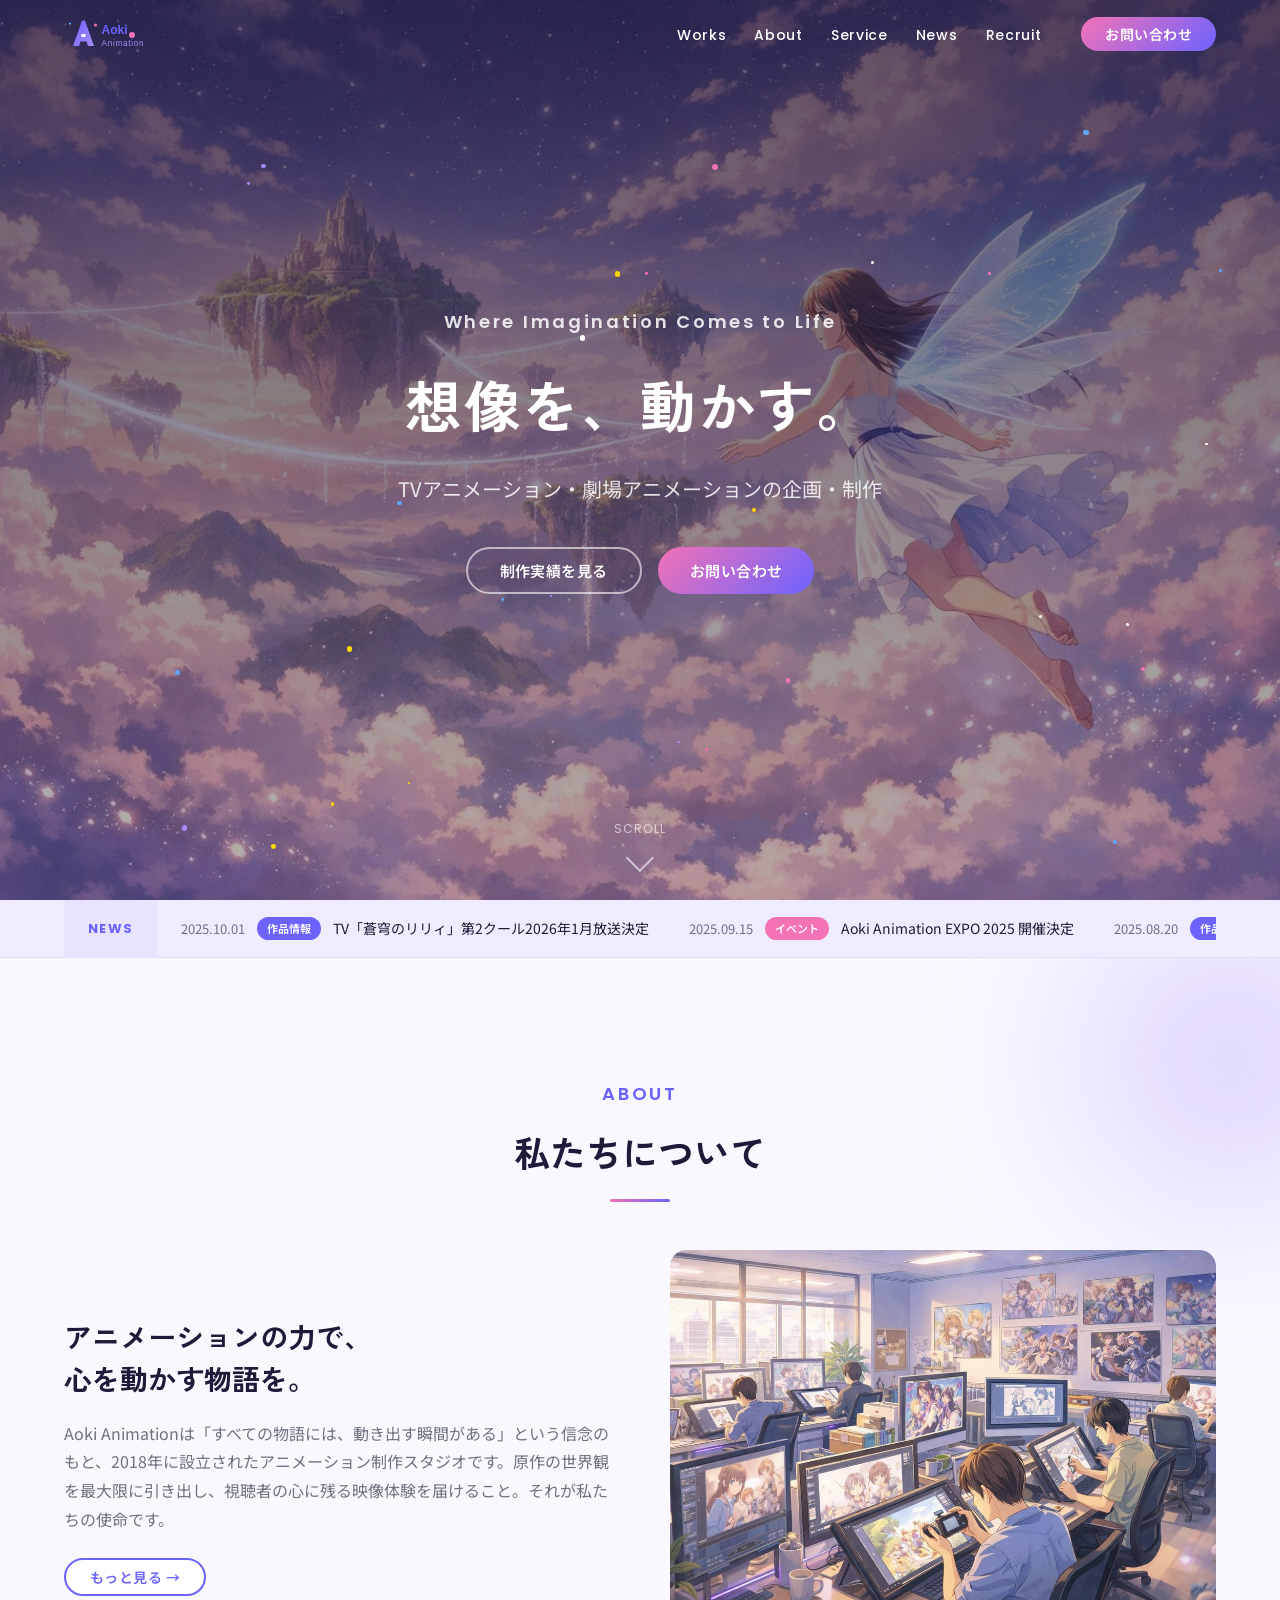
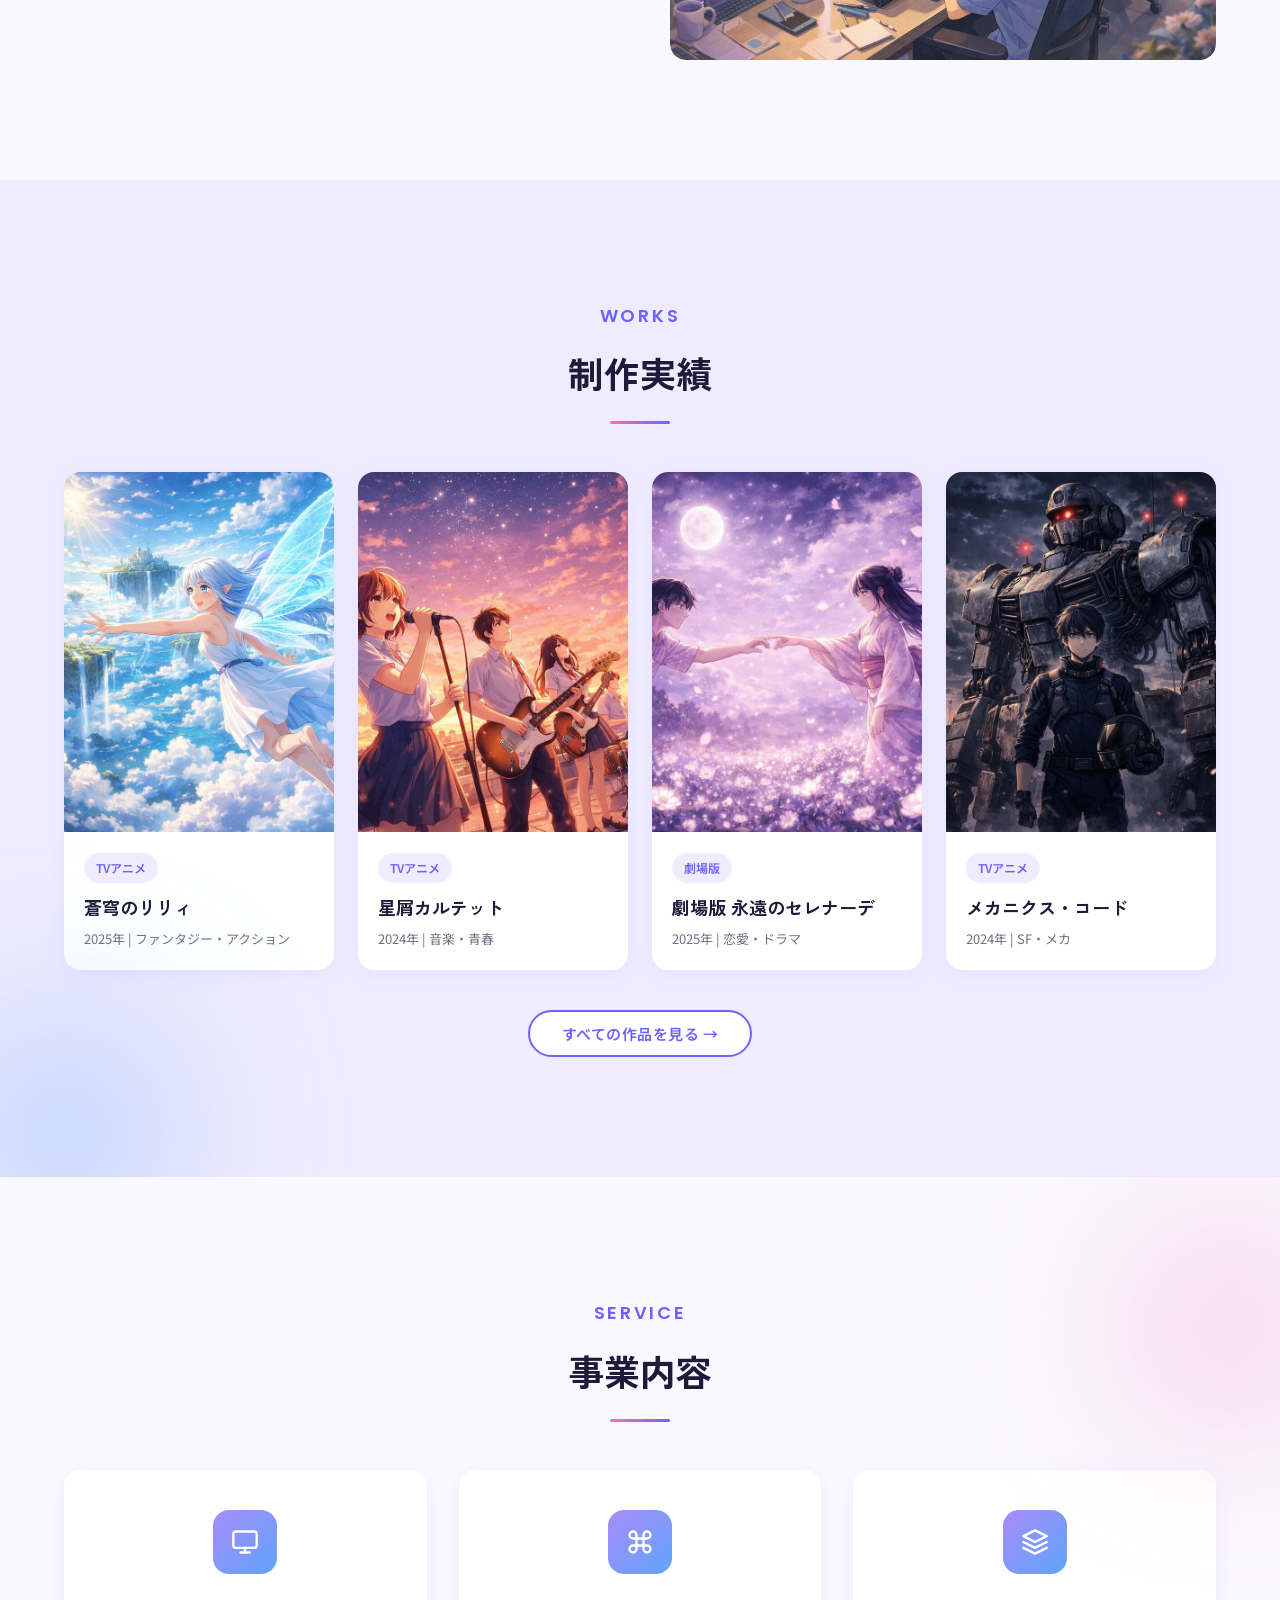
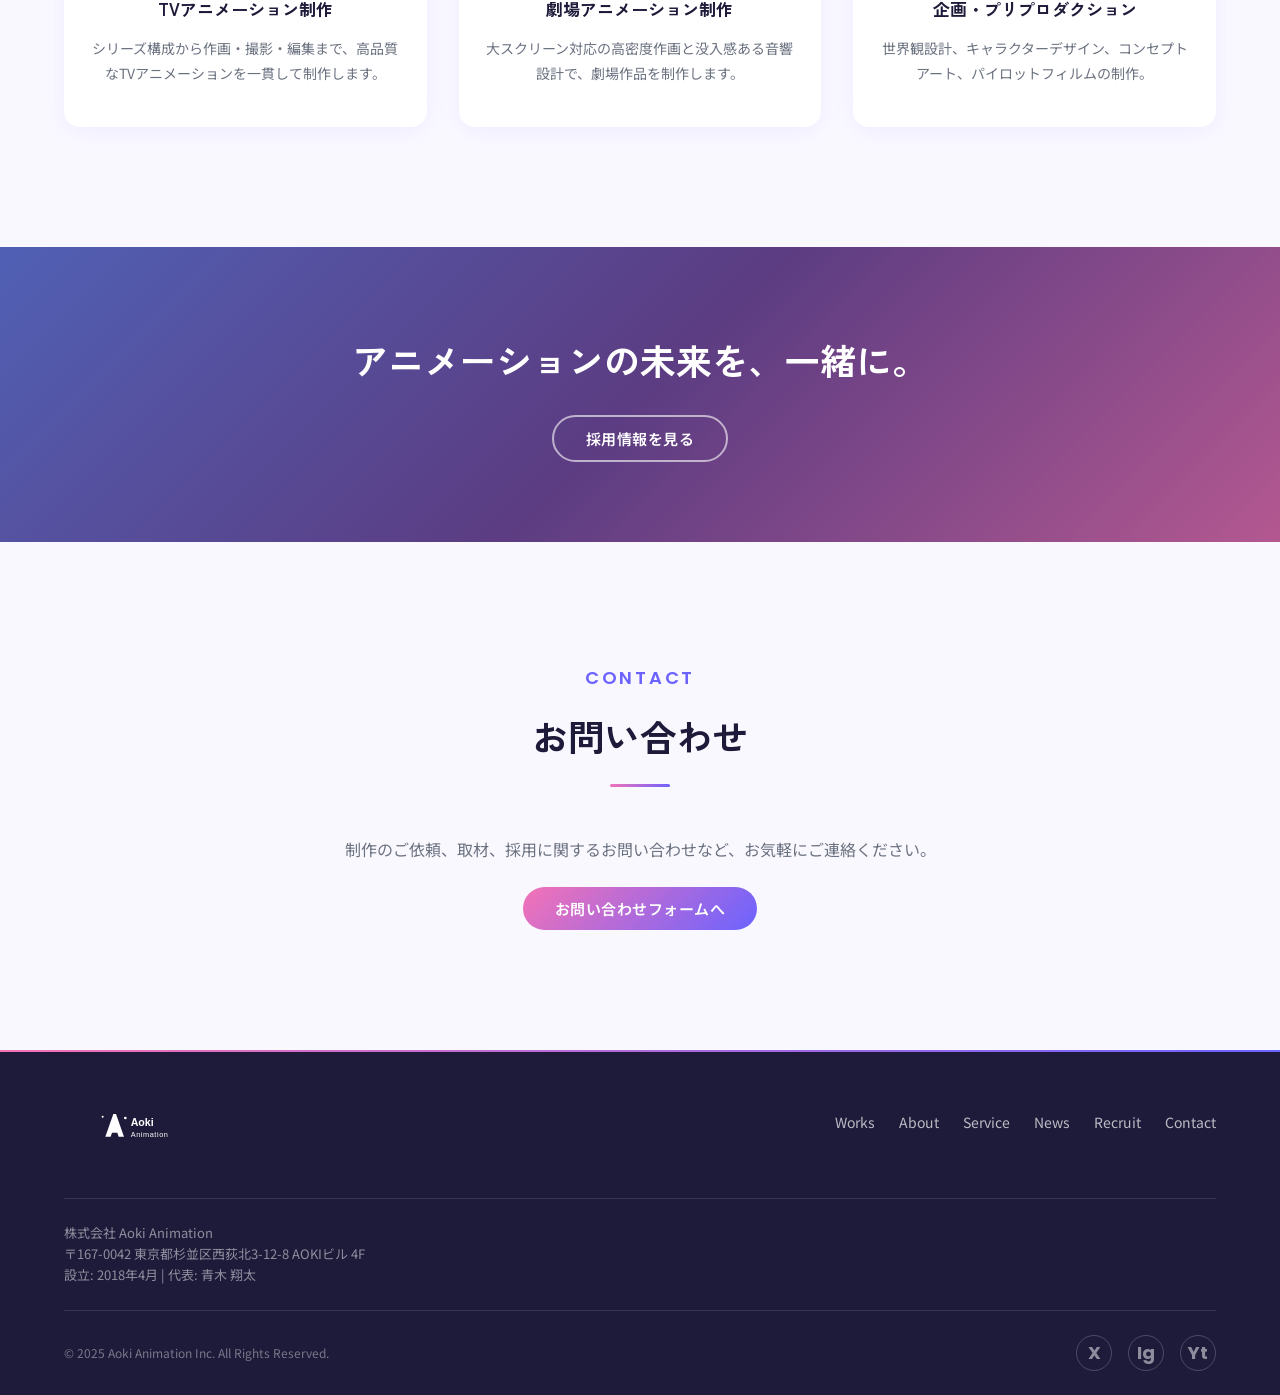
==== index.html @ 8f5dd00f "Initial commit: Aoki Animation コーポレートサイト納品物 Co-Authored-By: Claude Opus 4.6 <noreply@anthropic.com>" ====
<!DOCTYPE html>
<html lang="ja">
<head>
  <meta charset="UTF-8">
  <meta name="viewport" content="width=device-width, initial-scale=1.0">
  <title>Aoki Animation — 想像を、動かす。</title>
  <meta name="description" content="Aoki Animationは、TVアニメーション・劇場アニメーションの企画・制作を手がけるアニメーション制作スタジオです。">
  <meta name="theme-color" content="#6C63FF">
  <meta property="og:title" content="Aoki Animation — 想像を、動かす。">
  <meta property="og:description" content="TVアニメーション・劇場アニメーションの企画・制作を手がけるアニメーション制作スタジオ">
  <meta property="og:type" content="website">
  <link rel="preconnect" href="https://fonts.googleapis.com">
  <link rel="preconnect" href="https://fonts.gstatic.com" crossorigin>
  <link href="https://fonts.googleapis.com/css2?family=Noto+Sans+JP:wght@400;500;600;700&family=Poppins:wght@400;500;600;700&family=Zen+Kaku+Gothic+New:wght@400;500;700&display=swap" rel="stylesheet">
  <link rel="stylesheet" href="assets/css/style.css">
</head>
<body>
  <a href="#main" class="skip-link">メインコンテンツへスキップ</a>

  <!-- Header -->
  <header class="header" role="banner">
    <div class="container header__inner">
      <a href="index.html" class="header__logo" aria-label="Aoki Animation トップページ">
        <img src="assets/img/logo.svg" alt="Aoki Animation" width="200" height="48">
      </a>
      <nav class="nav" role="navigation" aria-label="グローバルナビゲーション">
        <ul class="nav__list">
          <li><a href="works.html" class="nav__link">Works</a></li>
          <li><a href="about.html" class="nav__link">About</a></li>
          <li><a href="service.html" class="nav__link">Service</a></li>
          <li><a href="news.html" class="nav__link">News</a></li>
          <li><a href="recruit.html" class="nav__link">Recruit</a></li>
        </ul>
        <a href="contact.html" class="btn btn--primary btn--sm nav__cta">お問い合わせ</a>
      </nav>
      <button class="hamburger" aria-label="メニューを開く" aria-expanded="false">
        <span class="hamburger__line"></span>
        <span class="hamburger__line"></span>
        <span class="hamburger__line"></span>
      </button>
    </div>
  </header>

  <!-- Mobile Drawer -->
  <div class="mobile-drawer" aria-hidden="true">
    <a href="index.html" class="mobile-drawer__link">Home</a>
    <a href="works.html" class="mobile-drawer__link">Works</a>
    <a href="about.html" class="mobile-drawer__link">About</a>
    <a href="service.html" class="mobile-drawer__link">Service</a>
    <a href="news.html" class="mobile-drawer__link">News</a>
    <a href="recruit.html" class="mobile-drawer__link">Recruit</a>
    <a href="contact.html" class="mobile-drawer__link">Contact</a>
  </div>

  <!-- Main -->
  <main id="main">

    <!-- Hero -->
    <section class="hero">
      <div class="hero__bg"><img src="assets/img/hero.jpg" alt="Aoki Animation キービジュアル" width="1536" height="1024"></div>
      <div class="hero__overlay"></div>
      <div class="hero__content">
        <p class="hero__sub-en">Where Imagination Comes to Life</p>
        <h1 class="hero__title">想像を、動かす。</h1>
        <p class="hero__copy">TVアニメーション・劇場アニメーションの企画・制作</p>
        <div class="hero__cta">
          <a href="works.html" class="btn btn--ghost">制作実績を見る</a>
          <a href="contact.html" class="btn btn--primary">お問い合わせ</a>
        </div>
      </div>
      <div class="hero__scroll">
        <span>SCROLL</span>
        <span class="hero__scroll-arrow"></span>
      </div>
    </section>

    <!-- News Ticker -->
    <div class="news-ticker">
      <div class="container news-ticker__inner">
        <span class="news-ticker__label">NEWS</span>
        <div class="news-ticker__list">
          <div class="news-ticker__item">
            <span class="news-ticker__date">2025.10.01</span>
            <span class="news-ticker__badge">作品情報</span>
            <span class="news-ticker__text"><a href="news.html">TV「蒼穹のリリィ」第2クール2026年1月放送決定</a></span>
          </div>
          <div class="news-ticker__item">
            <span class="news-ticker__date">2025.09.15</span>
            <span class="news-ticker__badge news-ticker__badge--event">イベント</span>
            <span class="news-ticker__text"><a href="news.html">Aoki Animation EXPO 2025 開催決定</a></span>
          </div>
          <div class="news-ticker__item">
            <span class="news-ticker__date">2025.08.20</span>
            <span class="news-ticker__badge">作品情報</span>
            <span class="news-ticker__text"><a href="news.html">劇場版「永遠のセレナーデ」興行収入10億円突破</a></span>
          </div>
        </div>
      </div>
    </div>

    <!-- About Digest -->
    <section class="section" id="about">
      <div class="container">
        <div class="section-heading reveal">
          <span class="section-heading__en">About</span>
          <span class="section-heading__ja">私たちについて</span>
          <span class="section-heading__line"></span>
        </div>
        <div class="about-digest reveal">
          <div class="about-digest__text">
            <h3>アニメーションの力で、<br>心を動かす物語を。</h3>
            <p>Aoki Animationは「すべての物語には、動き出す瞬間がある」という信念のもと、2018年に設立されたアニメーション制作スタジオです。原作の世界観を最大限に引き出し、視聴者の心に残る映像体験を届けること。それが私たちの使命です。</p>
            <a href="about.html" class="btn btn--secondary btn--sm">もっと見る →</a>
          </div>
          <div class="about-digest__img" aria-label="スタジオイメージ"><img src="assets/img/studio-about.jpg" alt="Aoki Animation スタジオ" width="1200" height="800" style="width:100%;height:100%;object-fit:cover;border-radius:16px;"></div>
        </div>
      </div>
      <div class="decoration-orb decoration-orb--purple" style="width:300px;height:300px;top:-50px;right:-100px;"></div>
    </section>

    <!-- Works Highlight -->
    <section class="section section--alt" id="works">
      <div class="container">
        <div class="section-heading reveal">
          <span class="section-heading__en">Works</span>
          <span class="section-heading__ja">制作実績</span>
          <span class="section-heading__line"></span>
        </div>
        <div class="works-grid reveal">
          <a href="works/lily.html" class="card work-card">
            <div class="card__thumb"><img src="assets/img/work-lily.jpg" alt="蒼穹のリリィ" width="800" height="800" style="width:100%;height:100%;object-fit:cover;"></div>
            <div class="card__body">
              <span class="card__tag">TVアニメ</span>
              <h3 class="card__title">蒼穹のリリィ</h3>
              <p class="card__subtitle">2025年 | ファンタジー・アクション</p>
            </div>
          </a>
          <a href="works/stardust.html" class="card work-card">
            <div class="card__thumb"><img src="assets/img/work-stardust.jpg" alt="星屑カルテット" width="800" height="800" style="width:100%;height:100%;object-fit:cover;"></div>
            <div class="card__body">
              <span class="card__tag">TVアニメ</span>
              <h3 class="card__title">星屑カルテット</h3>
              <p class="card__subtitle">2024年 | 音楽・青春</p>
            </div>
          </a>
          <a href="works/serenade.html" class="card work-card">
            <div class="card__thumb"><img src="assets/img/work-serenade.jpg" alt="永遠のセレナーデ" width="800" height="800" style="width:100%;height:100%;object-fit:cover;"></div>
            <div class="card__body">
              <span class="card__tag">劇場版</span>
              <h3 class="card__title">劇場版 永遠のセレナーデ</h3>
              <p class="card__subtitle">2025年 | 恋愛・ドラマ</p>
            </div>
          </a>
          <a href="works/mechanix.html" class="card work-card">
            <div class="card__thumb"><img src="assets/img/work-mechanix.jpg" alt="メカニクス・コード" width="800" height="800" style="width:100%;height:100%;object-fit:cover;"></div>
            <div class="card__body">
              <span class="card__tag">TVアニメ</span>
              <h3 class="card__title">メカニクス・コード</h3>
              <p class="card__subtitle">2024年 | SF・メカ</p>
            </div>
          </a>
        </div>
        <div style="text-align:center;margin-top:40px;" class="reveal">
          <a href="works.html" class="btn btn--secondary">すべての作品を見る →</a>
        </div>
      </div>
      <div class="decoration-orb decoration-orb--blue" style="width:250px;height:250px;bottom:-80px;left:-60px;"></div>
    </section>

    <!-- Service Digest -->
    <section class="section" id="service">
      <div class="container">
        <div class="section-heading reveal">
          <span class="section-heading__en">Service</span>
          <span class="section-heading__ja">事業内容</span>
          <span class="section-heading__line"></span>
        </div>
        <div class="service-grid reveal">
          <div class="card service-card">
            <div class="service-card__icon">
              <svg width="28" height="28" viewBox="0 0 24 24" fill="none" stroke="currentColor" stroke-width="2" stroke-linecap="round" stroke-linejoin="round"><rect x="2" y="3" width="20" height="14" rx="2"/><line x1="8" y1="21" x2="16" y2="21"/><line x1="12" y1="17" x2="12" y2="21"/></svg>
            </div>
            <h3 class="service-card__title">TVアニメーション制作</h3>
            <p class="service-card__desc">シリーズ構成から作画・撮影・編集まで、高品質なTVアニメーションを一貫して制作します。</p>
          </div>
          <div class="card service-card">
            <div class="service-card__icon">
              <svg width="28" height="28" viewBox="0 0 24 24" fill="none" stroke="currentColor" stroke-width="2" stroke-linecap="round" stroke-linejoin="round"><path d="M18 3a3 3 0 0 0-3 3v12a3 3 0 0 0 3 3 3 3 0 0 0 3-3 3 3 0 0 0-3-3H6a3 3 0 0 0-3 3 3 3 0 0 0 3 3 3 3 0 0 0 3-3V6a3 3 0 0 0-3-3 3 3 0 0 0-3 3 3 3 0 0 0 3 3h12a3 3 0 0 0 3-3 3 3 0 0 0-3-3z"/></svg>
            </div>
            <h3 class="service-card__title">劇場アニメーション制作</h3>
            <p class="service-card__desc">大スクリーン対応の高密度作画と没入感ある音響設計で、劇場作品を制作します。</p>
          </div>
          <div class="card service-card">
            <div class="service-card__icon">
              <svg width="28" height="28" viewBox="0 0 24 24" fill="none" stroke="currentColor" stroke-width="2" stroke-linecap="round" stroke-linejoin="round"><path d="M12 2L2 7l10 5 10-5-10-5z"/><path d="M2 17l10 5 10-5"/><path d="M2 12l10 5 10-5"/></svg>
            </div>
            <h3 class="service-card__title">企画・プリプロダクション</h3>
            <p class="service-card__desc">世界観設計、キャラクターデザイン、コンセプトアート、パイロットフィルムの制作。</p>
          </div>
        </div>
      </div>
      <div class="decoration-orb decoration-orb--pink" style="width:200px;height:200px;top:50px;right:-50px;"></div>
    </section>

    <!-- Recruit Banner -->
    <section class="recruit-banner">
      <div class="recruit-banner__content container reveal">
        <h2 class="recruit-banner__title">アニメーションの未来を、一緒に。</h2>
        <a href="recruit.html" class="btn btn--ghost">採用情報を見る</a>
      </div>
    </section>

    <!-- Contact Section -->
    <section class="section" id="contact">
      <div class="container contact-section reveal">
        <div class="section-heading">
          <span class="section-heading__en">Contact</span>
          <span class="section-heading__ja">お問い合わせ</span>
          <span class="section-heading__line"></span>
        </div>
        <p>制作のご依頼、取材、採用に関するお問い合わせなど、お気軽にご連絡ください。</p>
        <div style="margin-top:8px;">
          <a href="contact.html" class="btn btn--primary">お問い合わせフォームへ</a>
        </div>
      </div>
    </section>

  </main>

  <!-- Footer -->
  <footer class="footer" role="contentinfo">
    <div class="container">
      <div class="footer__top">
        <div>
          <a href="index.html" class="footer__logo">
            <img src="assets/img/logo.svg" alt="Aoki Animation" width="200" height="48">
          </a>
        </div>
        <nav class="footer__nav" aria-label="フッターナビゲーション">
          <a href="works.html">Works</a>
          <a href="about.html">About</a>
          <a href="service.html">Service</a>
          <a href="news.html">News</a>
          <a href="recruit.html">Recruit</a>
          <a href="contact.html">Contact</a>
        </nav>
      </div>
      <div class="footer__info">
        <p>株式会社 Aoki Animation</p>
        <p>〒167-0042 東京都杉並区西荻北3-12-8 AOKIビル 4F</p>
        <p>設立: 2018年4月 | 代表: 青木 翔太</p>
      </div>
      <div class="footer__bottom">
        <p class="footer__copy">&copy; 2025 Aoki Animation Inc. All Rights Reserved.</p>
        <div class="footer__sns">
          <a href="#" class="sns-icon" aria-label="X (Twitter)">X</a>
          <a href="#" class="sns-icon" aria-label="Instagram">Ig</a>
          <a href="#" class="sns-icon" aria-label="YouTube">Yt</a>
        </div>
      </div>
    </div>
  </footer>

  <script src="assets/js/main.js" defer></script>
</body>
</html>
---- assets/css/style.css ----
/* ============================================================
   AokiAnimation — style.css
   ============================================================ */

/* ------------------------------------------------------------
   1. CSS Variables
   ------------------------------------------------------------ */
:root {
  /* Primary */
  --color-primary: #6C63FF;
  --color-primary-light: #A78BFA;
  --color-primary-dark: #4F46E5;

  /* Secondary */
  --color-secondary: #F472B6;
  --color-secondary-light: #FBCFE8;

  /* Blue */
  --color-blue: #60A5FA;
  --color-blue-light: #BFDBFE;
  --color-blue-dark: #3B82F6;

  /* Neutral */
  --color-bg: #FAF8FF;
  --color-bg-alt: #F0ECFF;
  --color-surface: #FFFFFF;
  --color-text: #1E1B3A;
  --color-text-muted: #6B7280;
  --color-border: #E5E0F5;

  /* Gradients */
  --gradient-hero: linear-gradient(135deg, #667eea 0%, #764ba2 50%, #f472b6 100%);
  --gradient-card: linear-gradient(135deg, #a78bfa 0%, #60a5fa 100%);
  --gradient-cta: linear-gradient(135deg, #f472b6 0%, #6c63ff 100%);
  --gradient-overlay: linear-gradient(180deg, rgba(30,27,58,0.7) 0%, rgba(30,27,58,0.3) 100%);

  /* Decoration */
  --color-sparkle: #FFD700;
  --color-glow-pink: rgba(244,114,182,0.3);
  --color-glow-purple: rgba(167,139,250,0.3);
  --color-glow-blue: rgba(96,165,250,0.3);

  /* Typography */
  --font-heading: "Zen Kaku Gothic New", "Noto Sans JP", sans-serif;
  --font-body: "Noto Sans JP", "Hiragino Kaku Gothic ProN", sans-serif;
  --font-accent: "Poppins", "Montserrat", sans-serif;

  /* Shadows */
  --shadow: 0 4px 24px rgba(108,99,255,0.08);
  --shadow-hover: 0 8px 32px rgba(108,99,255,0.16);

  /* Spacing */
  --section-padding: 80px;
  --container-max: 1200px;
}

/* ------------------------------------------------------------
   2. Reset & Base
   ------------------------------------------------------------ */
*, *::before, *::after {
  box-sizing: border-box;
  margin: 0;
  padding: 0;
}

html {
  scroll-behavior: smooth;
}

body {
  font-family: var(--font-body);
  font-size: 1rem;
  line-height: 1.8;
  color: var(--color-text);
  background-color: var(--color-bg);
  -webkit-font-smoothing: antialiased;
  overflow-x: hidden;
}

img {
  max-width: 100%;
  height: auto;
  display: block;
}

a {
  color: var(--color-blue);
  text-decoration: none;
  transition: color 0.3s ease;
}

a:hover {
  color: var(--color-primary);
}

button {
  font-family: inherit;
  cursor: pointer;
  border: none;
  background: none;
}

ul, ol {
  list-style: none;
}

/* Skip Link */
.skip-link {
  position: absolute;
  top: -100%;
  left: 16px;
  background: var(--color-primary);
  color: #fff;
  padding: 8px 16px;
  border-radius: 0 0 8px 8px;
  z-index: 10000;
  font-size: 0.875rem;
}
.skip-link:focus {
  top: 0;
  color: #fff;
}

/* Focus styles */
:focus-visible {
  outline: 3px solid var(--color-primary-light);
  outline-offset: 2px;
}

/* ------------------------------------------------------------
   3. Layout Utilities
   ------------------------------------------------------------ */
.container {
  max-width: var(--container-max);
  margin: 0 auto;
  padding: 0 24px;
}

.section {
  padding: var(--section-padding) 0;
  position: relative;
  overflow: hidden;
}

.section--alt {
  background-color: var(--color-bg-alt);
}

/* ------------------------------------------------------------
   4. Header / Global Nav
   ------------------------------------------------------------ */
.header {
  position: fixed;
  top: 0;
  left: 0;
  width: 100%;
  z-index: 1000;
  padding: 16px 0;
  transition: background 0.3s ease, box-shadow 0.3s ease, padding 0.3s ease;
}

.header.is-scrolled {
  background: rgba(255,255,255,0.85);
  backdrop-filter: blur(12px);
  -webkit-backdrop-filter: blur(12px);
  box-shadow: var(--shadow);
  padding: 10px 0;
}

.header__inner {
  display: flex;
  align-items: center;
  justify-content: space-between;
}

.header__logo {
  display: flex;
  align-items: center;
  gap: 8px;
  text-decoration: none;
}

.header__logo img {
  height: 36px;
  width: auto;
}

.header__logo-text {
  font-family: var(--font-accent);
  font-weight: 700;
  font-size: 1.25rem;
  color: var(--color-primary);
}

.header.is-scrolled .header__logo-text {
  color: var(--color-primary);
}

.nav {
  display: flex;
  align-items: center;
  gap: 32px;
}

.nav__list {
  display: flex;
  gap: 28px;
}

.nav__link {
  font-family: var(--font-accent);
  font-size: 0.875rem;
  font-weight: 500;
  color: #fff;
  letter-spacing: 0.05em;
  position: relative;
  transition: color 0.3s ease;
}

.header.is-scrolled .nav__link {
  color: var(--color-text);
}

.nav__link::after {
  content: "";
  position: absolute;
  bottom: -4px;
  left: 0;
  width: 0;
  height: 2px;
  background: var(--gradient-cta);
  transition: width 0.3s ease;
}

.nav__link:hover::after,
.nav__link.is-active::after {
  width: 100%;
}

.nav__link:hover {
  color: var(--color-secondary);
}

.header.is-scrolled .nav__link:hover {
  color: var(--color-primary);
}

.nav__cta {
  margin-left: 8px;
}

/* Hamburger */
.hamburger {
  display: none;
  flex-direction: column;
  gap: 5px;
  width: 28px;
  padding: 4px 0;
  z-index: 1100;
}

.hamburger__line {
  display: block;
  width: 100%;
  height: 2px;
  background: #fff;
  transition: transform 0.3s ease, opacity 0.3s ease;
  border-radius: 2px;
}

.header.is-scrolled .hamburger__line {
  background: var(--color-text);
}

.hamburger.is-active .hamburger__line:nth-child(1) {
  transform: translateY(7px) rotate(45deg);
}
.hamburger.is-active .hamburger__line:nth-child(2) {
  opacity: 0;
}
.hamburger.is-active .hamburger__line:nth-child(3) {
  transform: translateY(-7px) rotate(-45deg);
}

.hamburger.is-active .hamburger__line {
  background: #fff;
}

/* Mobile Drawer */
.mobile-drawer {
  position: fixed;
  top: 0;
  left: 0;
  width: 100%;
  height: 100%;
  background: rgba(30,27,58,0.97);
  z-index: 1050;
  display: flex;
  flex-direction: column;
  align-items: center;
  justify-content: center;
  gap: 32px;
  opacity: 0;
  visibility: hidden;
  transition: opacity 0.3s ease, visibility 0.3s ease;
}

.mobile-drawer.is-open {
  opacity: 1;
  visibility: visible;
}

.mobile-drawer__link {
  font-family: var(--font-accent);
  font-size: 1.5rem;
  color: #fff;
  font-weight: 600;
  letter-spacing: 0.05em;
}

.mobile-drawer__link:hover {
  color: var(--color-secondary);
}

/* ------------------------------------------------------------
   5. Buttons
   ------------------------------------------------------------ */
.btn {
  display: inline-flex;
  align-items: center;
  justify-content: center;
  gap: 8px;
  padding: 14px 32px;
  border-radius: 999px;
  font-size: 0.9375rem;
  font-weight: 600;
  letter-spacing: 0.03em;
  transition: transform 0.3s ease, box-shadow 0.3s ease, background 0.3s ease, color 0.3s ease;
  text-decoration: none;
  cursor: pointer;
  line-height: 1;
}

.btn--primary {
  background: var(--gradient-cta);
  color: #fff;
  border: none;
}
.btn--primary:hover {
  transform: scale(1.03);
  box-shadow: 0 8px 24px rgba(244,114,182,0.3);
  color: #fff;
}

.btn--secondary {
  background: var(--color-surface);
  color: var(--color-primary);
  border: 2px solid var(--color-primary);
}
.btn--secondary:hover {
  background: var(--color-primary);
  color: #fff;
  transform: scale(1.03);
}

.btn--ghost {
  background: transparent;
  color: #fff;
  border: 2px solid rgba(255,255,255,0.6);
}
.btn--ghost:hover {
  background: rgba(255,255,255,0.15);
  color: #fff;
  border-color: #fff;
  transform: scale(1.03);
}

.btn--sm {
  padding: 10px 24px;
  font-size: 0.875rem;
}

/* ------------------------------------------------------------
   6. Section Heading
   ------------------------------------------------------------ */
.section-heading {
  text-align: center;
  margin-bottom: 48px;
}

.section-heading__en {
  font-family: var(--font-accent);
  font-size: clamp(14px, 1.5vw, 18px);
  font-weight: 600;
  color: var(--color-primary);
  text-transform: uppercase;
  letter-spacing: 0.15em;
  display: block;
  margin-bottom: 8px;
}

.section-heading__ja {
  font-family: var(--font-heading);
  font-size: clamp(24px, 3vw, 36px);
  font-weight: 700;
  color: var(--color-text);
  display: block;
  margin-bottom: 16px;
}

.section-heading__line {
  display: block;
  width: 60px;
  height: 3px;
  background: var(--gradient-cta);
  margin: 0 auto;
  border-radius: 2px;
}

/* Left-aligned variant */
.section-heading--left {
  text-align: left;
}
.section-heading--left .section-heading__line {
  margin: 0;
}

/* ------------------------------------------------------------
   7. Cards
   ------------------------------------------------------------ */
.card {
  background: var(--color-surface);
  border-radius: 16px;
  box-shadow: var(--shadow);
  overflow: hidden;
  transition: transform 0.3s ease, box-shadow 0.3s ease;
}

.card:hover {
  transform: translateY(-4px);
  box-shadow: var(--shadow-hover);
}

.card__thumb {
  width: 100%;
  aspect-ratio: 16/10;
  display: flex;
  align-items: center;
  justify-content: center;
  font-family: var(--font-accent);
  font-weight: 600;
  color: rgba(255,255,255,0.9);
  font-size: 1rem;
  text-shadow: 0 1px 4px rgba(0,0,0,0.2);
  position: relative;
  overflow: hidden;
}

.card__thumb img {
  width: 100%;
  height: 100%;
  object-fit: cover;
}

.card__body {
  padding: 20px;
}

.card__tag {
  display: inline-block;
  font-size: 0.75rem;
  font-weight: 600;
  color: var(--color-primary);
  background: var(--color-bg-alt);
  padding: 4px 12px;
  border-radius: 999px;
  margin-bottom: 8px;
}

.card__title {
  font-family: var(--font-heading);
  font-size: 1.125rem;
  font-weight: 700;
  color: var(--color-text);
  margin-bottom: 4px;
}

.card__subtitle {
  font-size: 0.8125rem;
  color: var(--color-text-muted);
}

.card a {
  text-decoration: none;
  color: inherit;
}

/* ------------------------------------------------------------
   8. Breadcrumb
   ------------------------------------------------------------ */
.breadcrumb {
  padding: 16px 0;
  font-size: 0.8125rem;
  color: var(--color-text-muted);
}

.breadcrumb a {
  color: var(--color-text-muted);
}

.breadcrumb a:hover {
  color: var(--color-primary);
}

.breadcrumb__sep {
  margin: 0 8px;
  color: var(--color-border);
}

/* ------------------------------------------------------------
   9. Page Hero
   ------------------------------------------------------------ */
.page-hero {
  background: var(--gradient-hero);
  padding: 120px 0 60px;
  text-align: center;
  position: relative;
  overflow: hidden;
}

.page-hero::before {
  content: "";
  position: absolute;
  inset: 0;
  background: var(--gradient-overlay);
  z-index: 1;
}

.page-hero__title {
  font-family: var(--font-heading);
  font-size: clamp(28px, 4vw, 44px);
  font-weight: 700;
  color: #fff;
  position: relative;
  z-index: 2;
}

.page-hero__en {
  font-family: var(--font-accent);
  font-size: clamp(12px, 1.5vw, 16px);
  font-weight: 600;
  color: rgba(255,255,255,0.7);
  text-transform: uppercase;
  letter-spacing: 0.15em;
  display: block;
  margin-bottom: 8px;
  position: relative;
  z-index: 2;
}

/* ------------------------------------------------------------
   10. Footer
   ------------------------------------------------------------ */
.footer {
  background: var(--color-text);
  color: rgba(255,255,255,0.8);
  position: relative;
}

.footer::before {
  content: "";
  position: absolute;
  top: 0;
  left: 0;
  width: 100%;
  height: 2px;
  background: var(--gradient-cta);
}

.footer__top {
  display: flex;
  justify-content: space-between;
  align-items: flex-start;
  padding: 60px 0 40px;
  flex-wrap: wrap;
  gap: 40px;
}

.footer__logo {
  display: flex;
  align-items: center;
  gap: 8px;
  text-decoration: none;
  margin-bottom: 16px;
}

.footer__logo img {
  height: 32px;
  filter: brightness(10);
}

.footer__logo-text {
  font-family: var(--font-accent);
  font-weight: 700;
  font-size: 1.125rem;
  color: #fff;
}

.footer__nav {
  display: flex;
  gap: 24px;
  flex-wrap: wrap;
}

.footer__nav a {
  color: rgba(255,255,255,0.7);
  font-size: 0.875rem;
  transition: color 0.3s ease;
}

.footer__nav a:hover {
  color: var(--color-secondary);
}

.footer__info {
  padding: 24px 0;
  border-top: 1px solid rgba(255,255,255,0.1);
  font-size: 0.8125rem;
  color: rgba(255,255,255,0.5);
  line-height: 1.6;
}

.footer__bottom {
  display: flex;
  justify-content: space-between;
  align-items: center;
  padding: 24px 0;
  border-top: 1px solid rgba(255,255,255,0.1);
  flex-wrap: wrap;
  gap: 16px;
}

.footer__copy {
  font-size: 0.75rem;
  color: rgba(255,255,255,0.4);
}

.footer__sns {
  display: flex;
  gap: 16px;
}

.footer__sns a {
  color: rgba(255,255,255,0.5);
  font-size: 1.125rem;
  transition: color 0.3s ease;
}

.footer__sns a:hover {
  color: var(--color-secondary);
}

/* SNS icon labels (using text-based icons) */
.sns-icon {
  display: flex;
  align-items: center;
  justify-content: center;
  width: 36px;
  height: 36px;
  border-radius: 50%;
  border: 1px solid rgba(255,255,255,0.2);
  font-family: var(--font-accent);
  font-size: 0.75rem;
  font-weight: 700;
  transition: border-color 0.3s ease, color 0.3s ease;
}

.sns-icon:hover {
  border-color: var(--color-secondary);
}

/* ------------------------------------------------------------
   11. Decoration
   ------------------------------------------------------------ */

/* Twinkle particles */
@keyframes twinkle {
  0%, 100% { opacity: 0; transform: scale(0.5); }
  50% { opacity: 1; transform: scale(1); }
}

.particle {
  position: absolute;
  width: 4px;
  height: 4px;
  background: var(--color-sparkle);
  border-radius: 50%;
  pointer-events: none;
  animation: twinkle var(--duration, 3s) var(--delay, 0s) ease-in-out infinite;
  z-index: 3;
}

/* Gradient decoration orbs */
.decoration-orb {
  position: absolute;
  border-radius: 50%;
  filter: blur(80px);
  pointer-events: none;
  z-index: 0;
}

.decoration-orb--pink {
  background: var(--color-glow-pink);
}
.decoration-orb--purple {
  background: var(--color-glow-purple);
}
.decoration-orb--blue {
  background: var(--color-glow-blue);
}

/* Scroll reveal */
.reveal {
  opacity: 0;
  transform: translateY(30px);
  transition: opacity 0.7s ease, transform 0.7s ease;
}

.reveal.is-visible {
  opacity: 1;
  transform: translateY(0);
}

/* ------------------------------------------------------------
   12. Hero Section (Top Page)
   ------------------------------------------------------------ */
.hero {
  position: relative;
  min-height: 100vh;
  display: flex;
  align-items: center;
  justify-content: center;
  overflow: hidden;
  background: var(--gradient-hero);
  background-size: 200% 200%;
  animation: heroGradient 12s ease infinite;
}

@keyframes heroGradient {
  0% { background-position: 0% 50%; }
  50% { background-position: 100% 50%; }
  100% { background-position: 0% 50%; }
}

.hero__bg {
  position: absolute;
  inset: 0;
  z-index: 1;
}

.hero__bg img {
  width: 100%;
  height: 100%;
  object-fit: cover;
}

.hero__overlay {
  position: absolute;
  inset: 0;
  background: var(--gradient-overlay);
  z-index: 2;
}

.hero__content {
  position: relative;
  z-index: 4;
  text-align: center;
  color: #fff;
  padding: 0 24px;
}

.hero__sub-en {
  font-family: var(--font-accent);
  font-size: clamp(14px, 1.5vw, 18px);
  font-weight: 600;
  letter-spacing: 0.15em;
  opacity: 0.85;
  margin-bottom: 16px;
}

.hero__title {
  font-family: var(--font-heading);
  font-size: clamp(32px, 5vw, 56px);
  font-weight: 700;
  margin-bottom: 16px;
  letter-spacing: 0.05em;
}

.hero__copy {
  font-size: clamp(14px, 2vw, 20px);
  opacity: 0.85;
  margin-bottom: 40px;
}

.hero__cta {
  display: flex;
  gap: 16px;
  justify-content: center;
  flex-wrap: wrap;
}

/* Scroll indicator */
.hero__scroll {
  position: absolute;
  bottom: 32px;
  left: 50%;
  transform: translateX(-50%);
  z-index: 4;
  color: rgba(255,255,255,0.6);
  font-size: 0.75rem;
  font-family: var(--font-accent);
  letter-spacing: 0.1em;
  text-align: center;
}

.hero__scroll-arrow {
  display: block;
  width: 20px;
  height: 20px;
  margin: 8px auto 0;
  border-right: 2px solid rgba(255,255,255,0.6);
  border-bottom: 2px solid rgba(255,255,255,0.6);
  transform: rotate(45deg);
  animation: scrollBounce 2s ease infinite;
}

@keyframes scrollBounce {
  0%, 100% { transform: rotate(45deg) translateY(0); opacity: 0.6; }
  50% { transform: rotate(45deg) translateY(8px); opacity: 1; }
}

/* ------------------------------------------------------------
   13. News Ticker
   ------------------------------------------------------------ */
.news-ticker {
  background: var(--color-bg-alt);
  border-bottom: 1px solid var(--color-border);
}

.news-ticker__inner {
  display: flex;
  align-items: stretch;
}

.news-ticker__label {
  font-family: var(--font-accent);
  font-weight: 700;
  font-size: 0.8125rem;
  color: var(--color-primary);
  letter-spacing: 0.1em;
  padding: 16px 24px;
  background: rgba(108,99,255,0.06);
  display: flex;
  align-items: center;
  flex-shrink: 0;
}

.news-ticker__list {
  display: flex;
  gap: 40px;
  padding: 16px 24px;
  overflow-x: auto;
  flex: 1;
}

.news-ticker__item {
  display: flex;
  align-items: center;
  gap: 12px;
  white-space: nowrap;
  font-size: 0.875rem;
}

.news-ticker__date {
  color: var(--color-text-muted);
  font-size: 0.8125rem;
  flex-shrink: 0;
}

.news-ticker__badge {
  font-size: 0.6875rem;
  font-weight: 600;
  padding: 2px 10px;
  border-radius: 999px;
  background: var(--color-primary);
  color: #fff;
  flex-shrink: 0;
}

.news-ticker__badge--event {
  background: var(--color-secondary);
}

.news-ticker__badge--info {
  background: var(--color-blue);
}

.news-ticker__text {
  color: var(--color-text);
}

.news-ticker__text a {
  color: var(--color-text);
}

.news-ticker__text a:hover {
  color: var(--color-primary);
}

/* ------------------------------------------------------------
   14. About Digest (Top Page)
   ------------------------------------------------------------ */
.about-digest {
  display: grid;
  grid-template-columns: 1fr 1fr;
  gap: 60px;
  align-items: center;
}

.about-digest__text h3 {
  font-family: var(--font-heading);
  font-size: clamp(20px, 2.5vw, 28px);
  font-weight: 700;
  margin-bottom: 20px;
  line-height: 1.5;
}

.about-digest__text p {
  margin-bottom: 24px;
  color: var(--color-text-muted);
}

.about-digest__img {
  aspect-ratio: 4/3;
  background: linear-gradient(135deg, var(--color-bg-alt), var(--color-blue-light));
  border-radius: 16px;
  display: flex;
  align-items: center;
  justify-content: center;
  font-family: var(--font-accent);
  color: var(--color-text-muted);
  font-size: 0.875rem;
  overflow: hidden;
}

.about-digest__img img {
  width: 100%;
  height: 100%;
  object-fit: cover;
  border-radius: 16px;
}

/* ------------------------------------------------------------
   15. Works Highlight (Top Page)
   ------------------------------------------------------------ */
.works-grid {
  display: grid;
  grid-template-columns: repeat(4, 1fr);
  gap: 24px;
}

.works-grid .card__thumb {
  aspect-ratio: 3/4;
  font-size: 0.875rem;
}

/* ------------------------------------------------------------
   16. Service Digest (Top Page)
   ------------------------------------------------------------ */
.service-grid {
  display: grid;
  grid-template-columns: repeat(3, 1fr);
  gap: 32px;
}

.service-card {
  text-align: center;
  padding: 40px 24px;
}

.service-card__icon {
  width: 64px;
  height: 64px;
  margin: 0 auto 20px;
  background: var(--gradient-card);
  border-radius: 16px;
  display: flex;
  align-items: center;
  justify-content: center;
  font-size: 1.5rem;
  color: #fff;
}

.service-card__title {
  font-family: var(--font-heading);
  font-weight: 700;
  font-size: 1.0625rem;
  margin-bottom: 12px;
}

.service-card__desc {
  font-size: 0.875rem;
  color: var(--color-text-muted);
}

/* ------------------------------------------------------------
   17. Recruit Banner (Top Page)
   ------------------------------------------------------------ */
.recruit-banner {
  background: var(--gradient-hero);
  padding: 80px 0;
  text-align: center;
  position: relative;
  overflow: hidden;
}

.recruit-banner::before {
  content: "";
  position: absolute;
  inset: 0;
  background: rgba(30,27,58,0.3);
}

.recruit-banner__content {
  position: relative;
  z-index: 2;
}

.recruit-banner__title {
  font-family: var(--font-heading);
  font-size: clamp(24px, 3vw, 36px);
  font-weight: 700;
  color: #fff;
  margin-bottom: 24px;
}

/* ------------------------------------------------------------
   18. Contact Section (Top Page)
   ------------------------------------------------------------ */
.contact-section {
  text-align: center;
}

.contact-section p {
  color: var(--color-text-muted);
  margin-bottom: 24px;
  max-width: 600px;
  margin-left: auto;
  margin-right: auto;
}

/* ------------------------------------------------------------
   19. Works Page
   ------------------------------------------------------------ */
.filter-bar {
  display: flex;
  gap: 12px;
  flex-wrap: wrap;
  justify-content: center;
  margin-bottom: 40px;
}

.filter-btn {
  padding: 8px 24px;
  border-radius: 999px;
  font-size: 0.875rem;
  font-weight: 600;
  color: var(--color-text-muted);
  background: var(--color-surface);
  border: 1px solid var(--color-border);
  transition: all 0.3s ease;
}

.filter-btn:hover,
.filter-btn.is-active {
  background: var(--color-primary);
  color: #fff;
  border-color: var(--color-primary);
}

.works-list {
  display: grid;
  grid-template-columns: repeat(2, 1fr);
  gap: 32px;
}

.works-list .card__thumb {
  aspect-ratio: 16/9;
  font-size: 1.125rem;
}

.work-card {
  display: block;
  text-decoration: none;
  color: inherit;
}

.work-card__info {
  font-size: 0.8125rem;
  color: var(--color-text-muted);
  margin-top: 4px;
}

/* Hide filtered cards */
.card[data-visible="false"] {
  display: none;
}

/* ------------------------------------------------------------
   20. Work Detail Page
   ------------------------------------------------------------ */
.work-hero {
  padding: 120px 0 60px;
  text-align: center;
  position: relative;
  overflow: hidden;
}

.work-hero::before {
  content: "";
  position: absolute;
  inset: 0;
  background: var(--gradient-overlay);
  z-index: 1;
}

.work-hero__inner {
  position: relative;
  z-index: 2;
}

.work-hero__category {
  font-family: var(--font-accent);
  font-size: 0.8125rem;
  font-weight: 600;
  color: rgba(255,255,255,0.8);
  letter-spacing: 0.1em;
  margin-bottom: 8px;
}

.work-hero__title {
  font-family: var(--font-heading);
  font-size: clamp(28px, 4vw, 44px);
  font-weight: 700;
  color: #fff;
  margin-bottom: 8px;
}

.work-hero__title-en {
  font-family: var(--font-accent);
  font-size: clamp(14px, 2vw, 20px);
  font-weight: 400;
  color: rgba(255,255,255,0.7);
}

.work-detail {
  display: grid;
  grid-template-columns: 1fr 1.5fr;
  gap: 48px;
}

.work-detail__table {
  width: 100%;
  border-collapse: collapse;
}

.work-detail__table th,
.work-detail__table td {
  text-align: left;
  padding: 12px 0;
  border-bottom: 1px solid var(--color-border);
  font-size: 0.9375rem;
}

.work-detail__table th {
  color: var(--color-text-muted);
  font-weight: 500;
  width: 120px;
}

.work-detail__story p {
  margin-bottom: 16px;
}

/* Staff list */
.staff-grid {
  display: grid;
  grid-template-columns: repeat(auto-fill, minmax(200px, 1fr));
  gap: 16px;
  margin-top: 32px;
}

.staff-card {
  background: var(--color-bg-alt);
  border-radius: 12px;
  padding: 16px;
  text-align: center;
}

.staff-card__role {
  font-size: 0.75rem;
  color: var(--color-primary);
  font-weight: 600;
  margin-bottom: 4px;
}

.staff-card__name {
  font-weight: 700;
  font-size: 0.9375rem;
}

/* Gallery placeholder */
.gallery-grid {
  display: grid;
  grid-template-columns: repeat(3, 1fr);
  gap: 16px;
  margin-top: 32px;
}

.gallery-item {
  aspect-ratio: 16/10;
  border-radius: 12px;
  display: flex;
  align-items: center;
  justify-content: center;
  color: rgba(255,255,255,0.8);
  font-family: var(--font-accent);
  font-size: 0.8125rem;
  overflow: hidden;
}

.gallery-item img {
  width: 100%;
  height: 100%;
  object-fit: cover;
  border-radius: 12px;
}

/* Work navigation */
.work-nav {
  display: flex;
  justify-content: space-between;
  align-items: center;
  padding: 40px 0;
  border-top: 1px solid var(--color-border);
  margin-top: 60px;
}

.work-nav__link {
  font-size: 0.9375rem;
  font-weight: 600;
  color: var(--color-primary);
}

.work-nav__link:hover {
  color: var(--color-primary-dark);
}

.work-nav__center {
  text-align: center;
}

/* ------------------------------------------------------------
   21. About Page
   ------------------------------------------------------------ */
.mission {
  text-align: center;
  max-width: 800px;
  margin: 0 auto;
}

.mission__catch {
  font-family: var(--font-heading);
  font-size: clamp(24px, 3vw, 36px);
  font-weight: 700;
  margin-bottom: 24px;
}

.mission__text {
  color: var(--color-text-muted);
  line-height: 2;
}

/* Company table */
.company-table {
  width: 100%;
  border-collapse: collapse;
  max-width: 800px;
  margin: 0 auto;
}

.company-table th,
.company-table td {
  text-align: left;
  padding: 16px 20px;
  border-bottom: 1px solid var(--color-border);
  font-size: 0.9375rem;
}

.company-table th {
  background: var(--color-bg-alt);
  font-weight: 600;
  width: 160px;
}

/* Timeline */
.timeline {
  position: relative;
  max-width: 700px;
  margin: 0 auto;
  padding-left: 40px;
}

.timeline::before {
  content: "";
  position: absolute;
  top: 0;
  left: 12px;
  width: 2px;
  height: 100%;
  background: var(--gradient-cta);
}

.timeline__item {
  position: relative;
  padding-bottom: 32px;
}

.timeline__item::before {
  content: "";
  position: absolute;
  left: -34px;
  top: 4px;
  width: 12px;
  height: 12px;
  border-radius: 50%;
  background: var(--color-primary);
  border: 3px solid var(--color-bg);
  box-shadow: 0 0 0 2px var(--color-primary);
}

.timeline__year {
  font-family: var(--font-accent);
  font-weight: 700;
  font-size: 1.125rem;
  color: var(--color-primary);
  margin-bottom: 4px;
}

.timeline__text {
  font-size: 0.9375rem;
  color: var(--color-text-muted);
}

/* Studio environment */
.studio-env {
  display: grid;
  grid-template-columns: 1fr 1fr;
  gap: 48px;
  align-items: center;
}

.studio-env__img {
  aspect-ratio: 4/3;
  background: linear-gradient(135deg, var(--color-bg-alt), var(--color-blue-light));
  border-radius: 16px;
  display: flex;
  align-items: center;
  justify-content: center;
  font-family: var(--font-accent);
  color: var(--color-text-muted);
  font-size: 0.875rem;
  overflow: hidden;
}

.studio-env__img img {
  width: 100%;
  height: 100%;
  object-fit: cover;
  border-radius: 16px;
}

/* ------------------------------------------------------------
   22. Service Page
   ------------------------------------------------------------ */
.service-section {
  display: grid;
  grid-template-columns: 1fr 1fr;
  gap: 48px;
  align-items: center;
}

.service-section:nth-child(even) {
  direction: rtl;
}

.service-section:nth-child(even) > * {
  direction: ltr;
}

.service-section__img {
  aspect-ratio: 16/10;
  border-radius: 16px;
  display: flex;
  align-items: center;
  justify-content: center;
  font-family: var(--font-accent);
  color: rgba(255,255,255,0.8);
  font-size: 0.875rem;
  overflow: hidden;
}

.service-section__img img {
  width: 100%;
  height: 100%;
  object-fit: cover;
  border-radius: 16px;
}

.service-section__title {
  font-family: var(--font-heading);
  font-size: 1.5rem;
  font-weight: 700;
  margin-bottom: 16px;
}

.service-section__text {
  color: var(--color-text-muted);
  margin-bottom: 16px;
}

/* Production flow */
.flow {
  display: grid;
  grid-template-columns: repeat(5, 1fr);
  gap: 16px;
  text-align: center;
}

.flow__step {
  position: relative;
}

.flow__number {
  width: 48px;
  height: 48px;
  border-radius: 50%;
  background: var(--gradient-cta);
  color: #fff;
  font-family: var(--font-accent);
  font-weight: 700;
  font-size: 1.125rem;
  display: flex;
  align-items: center;
  justify-content: center;
  margin: 0 auto 12px;
}

.flow__title {
  font-weight: 700;
  font-size: 0.9375rem;
  margin-bottom: 8px;
}

.flow__desc {
  font-size: 0.75rem;
  color: var(--color-text-muted);
}

.flow__arrow {
  position: absolute;
  top: 24px;
  right: -16px;
  color: var(--color-primary-light);
  font-size: 1.25rem;
}

/* ------------------------------------------------------------
   23. News Page
   ------------------------------------------------------------ */
.news-list {
  max-width: 800px;
  margin: 0 auto;
}

.news-item {
  display: flex;
  align-items: center;
  gap: 16px;
  padding: 20px 0;
  border-bottom: 1px solid var(--color-border);
}

.news-item[data-visible="false"] {
  display: none;
}

.news-item__date {
  font-size: 0.8125rem;
  color: var(--color-text-muted);
  flex-shrink: 0;
  min-width: 90px;
}

.news-item__badge {
  font-size: 0.6875rem;
  font-weight: 600;
  padding: 3px 12px;
  border-radius: 999px;
  flex-shrink: 0;
  color: #fff;
}

.news-item__badge--work {
  background: var(--color-primary);
}

.news-item__badge--event {
  background: var(--color-secondary);
}

.news-item__badge--info {
  background: var(--color-blue);
}

.news-item__title {
  font-size: 0.9375rem;
}

/* ------------------------------------------------------------
   24. Recruit Page
   ------------------------------------------------------------ */
.recruit-lead {
  text-align: center;
  max-width: 600px;
  margin: 0 auto 48px;
}

.recruit-lead__catch {
  font-family: var(--font-heading);
  font-size: clamp(24px, 3vw, 32px);
  font-weight: 700;
  margin-bottom: 12px;
}

.recruit-lead__sub {
  color: var(--color-text-muted);
}

/* Job cards / accordion */
.job-list {
  max-width: 800px;
  margin: 0 auto;
  display: flex;
  flex-direction: column;
  gap: 16px;
}

.job-card {
  background: var(--color-surface);
  border-radius: 16px;
  box-shadow: var(--shadow);
  overflow: hidden;
}

.job-card__header {
  padding: 24px;
  cursor: pointer;
  display: flex;
  justify-content: space-between;
  align-items: center;
  transition: background 0.3s ease;
}

.job-card__header:hover {
  background: var(--color-bg-alt);
}

.job-card__title {
  font-family: var(--font-heading);
  font-weight: 700;
  font-size: 1.0625rem;
}

.job-card__meta {
  font-size: 0.8125rem;
  color: var(--color-text-muted);
  margin-top: 4px;
}

.job-card__toggle {
  font-size: 1.5rem;
  color: var(--color-primary);
  transition: transform 0.3s ease;
  flex-shrink: 0;
  line-height: 1;
}

.job-card.is-open .job-card__toggle {
  transform: rotate(45deg);
}

.job-card__body {
  padding: 0 24px;
  max-height: 0;
  overflow: hidden;
  transition: max-height 0.4s ease, padding 0.4s ease;
}

.job-card.is-open .job-card__body {
  padding: 0 24px 24px;
  max-height: 500px;
}

.job-card__body p {
  font-size: 0.9375rem;
  color: var(--color-text-muted);
  margin-bottom: 8px;
}

/* Benefits */
.benefits-grid {
  display: grid;
  grid-template-columns: repeat(3, 1fr);
  gap: 16px;
  max-width: 800px;
  margin: 0 auto;
}

.benefit-item {
  background: var(--color-surface);
  border-radius: 12px;
  padding: 20px;
  text-align: center;
  box-shadow: var(--shadow);
  font-size: 0.9375rem;
  font-weight: 600;
}

.benefit-item__icon {
  font-size: 1.5rem;
  margin-bottom: 8px;
  display: block;
}

/* ------------------------------------------------------------
   25. Contact Page
   ------------------------------------------------------------ */
.contact-layout {
  display: grid;
  grid-template-columns: 2fr 1fr;
  gap: 48px;
}

.contact-form-card {
  background: var(--color-surface);
  border-radius: 16px;
  box-shadow: var(--shadow);
  padding: 40px;
}

.form-group {
  margin-bottom: 24px;
}

.form-group label {
  display: block;
  font-weight: 600;
  font-size: 0.9375rem;
  margin-bottom: 8px;
}

.form-group .required {
  color: var(--color-secondary);
  font-size: 0.75rem;
  margin-left: 4px;
}

.form-group input[type="text"],
.form-group input[type="email"],
.form-group input[type="tel"],
.form-group textarea {
  width: 100%;
  padding: 12px 16px;
  border: 1px solid var(--color-border);
  border-radius: 12px;
  font-family: var(--font-body);
  font-size: 0.9375rem;
  transition: border-color 0.3s ease, box-shadow 0.3s ease;
  background: var(--color-bg);
}

.form-group input:focus,
.form-group textarea:focus {
  border-color: var(--color-primary);
  box-shadow: 0 0 0 3px rgba(108,99,255,0.1);
  outline: none;
}

.form-group textarea {
  resize: vertical;
  min-height: 150px;
}

.form-group input.is-invalid,
.form-group textarea.is-invalid {
  border-color: #EF4444;
}

.form-error {
  color: #EF4444;
  font-size: 0.75rem;
  margin-top: 4px;
  display: none;
}

.form-error.is-visible {
  display: block;
}

/* Radio group */
.radio-group {
  display: flex;
  flex-wrap: wrap;
  gap: 16px;
}

.radio-group label {
  display: flex;
  align-items: center;
  gap: 8px;
  font-weight: 400;
  cursor: pointer;
}

.radio-group input[type="radio"] {
  accent-color: var(--color-primary);
}

/* Honeypot */
.hp-field {
  position: absolute;
  left: -9999px;
  opacity: 0;
  height: 0;
  overflow: hidden;
}

/* Confirm step */
.confirm-step {
  display: none;
}

.confirm-step.is-active {
  display: block;
}

.confirm-table {
  width: 100%;
  border-collapse: collapse;
  margin-bottom: 24px;
}

.confirm-table th,
.confirm-table td {
  text-align: left;
  padding: 12px 16px;
  border-bottom: 1px solid var(--color-border);
  font-size: 0.9375rem;
}

.confirm-table th {
  background: var(--color-bg-alt);
  font-weight: 600;
  width: 140px;
}

/* Success message */
.form-success {
  display: none;
  text-align: center;
  padding: 40px;
}

.form-success.is-active {
  display: block;
}

.form-success__icon {
  font-size: 3rem;
  margin-bottom: 16px;
}

.form-success__title {
  font-family: var(--font-heading);
  font-size: 1.5rem;
  font-weight: 700;
  margin-bottom: 12px;
}

.form-success__text {
  color: var(--color-text-muted);
}

/* Contact sidebar */
.contact-sidebar {
  font-size: 0.9375rem;
}

.contact-sidebar__block {
  margin-bottom: 32px;
}

.contact-sidebar__block h3 {
  font-family: var(--font-heading);
  font-weight: 700;
  font-size: 1.0625rem;
  margin-bottom: 12px;
}

.contact-sidebar__block p {
  color: var(--color-text-muted);
  margin-bottom: 4px;
}

/* Input step toggle */
.input-step {
  display: block;
}

.input-step.is-hidden {
  display: none;
}

/* ------------------------------------------------------------
   26. Responsive
   ------------------------------------------------------------ */

/* sm: 640px */
@media (max-width: 639px) {
  .works-grid {
    grid-template-columns: 1fr;
  }

  .works-list {
    grid-template-columns: 1fr;
  }

  .service-grid {
    grid-template-columns: 1fr;
  }

  .about-digest {
    grid-template-columns: 1fr;
  }

  .flow {
    grid-template-columns: 1fr;
    gap: 24px;
  }

  .flow__arrow {
    display: none;
  }

  .contact-layout {
    grid-template-columns: 1fr;
  }

  .work-detail {
    grid-template-columns: 1fr;
  }

  .studio-env {
    grid-template-columns: 1fr;
  }

  .gallery-grid {
    grid-template-columns: repeat(2, 1fr);
  }

  .benefits-grid {
    grid-template-columns: 1fr;
  }

  .service-section {
    grid-template-columns: 1fr;
  }

  .service-section:nth-child(even) {
    direction: ltr;
  }

  .footer__top {
    flex-direction: column;
  }
}

/* md: 768px */
@media (max-width: 767px) {
  .nav__list {
    display: none;
  }

  .nav__cta {
    display: none;
  }

  .hamburger {
    display: flex;
  }

  .hero__title {
    font-size: clamp(28px, 7vw, 40px);
  }

  .news-ticker__list {
    flex-direction: column;
    gap: 8px;
  }

  .news-item {
    flex-direction: column;
    align-items: flex-start;
    gap: 8px;
  }

  :root {
    --section-padding: 60px;
  }
}

/* md–lg: tablets */
@media (min-width: 640px) and (max-width: 1023px) {
  .works-grid {
    grid-template-columns: repeat(2, 1fr);
  }

  .benefits-grid {
    grid-template-columns: repeat(2, 1fr);
  }
}

/* lg: 1024px */
@media (min-width: 1024px) {
  :root {
    --section-padding: 100px;
  }
}

/* xl: 1280px */
@media (min-width: 1280px) {
  :root {
    --section-padding: 120px;
  }
}

/* Radio group responsive */
@media (max-width: 639px) {
  .radio-group {
    flex-direction: column;
  }

  .confirm-table th,
  .confirm-table td {
    display: block;
    width: 100%;
  }

  .confirm-table th {
    border-bottom: none;
    padding-bottom: 4px;
  }
}

/* Work nav responsive */
@media (max-width: 639px) {
  .work-nav {
    flex-direction: column;
    gap: 16px;
    text-align: center;
  }
}

/* ------------------------------------------------------------
   27. Accessibility
   ------------------------------------------------------------ */
/* Skip link is already defined above */

/* Reduced motion */
@media (prefers-reduced-motion: reduce) {
  *, *::before, *::after {
    animation-duration: 0.01ms !important;
    animation-iteration-count: 1 !important;
    transition-duration: 0.01ms !important;
    scroll-behavior: auto !important;
  }

  .reveal {
    opacity: 1;
    transform: none;
  }

  .hero {
    animation: none;
    background-size: 100% 100%;
  }
}

/* High contrast focus */
:focus-visible {
  outline: 3px solid var(--color-primary-light);
  outline-offset: 2px;
}

/* Screen reader only */
.sr-only {
  position: absolute;
  width: 1px;
  height: 1px;
  padding: 0;
  margin: -1px;
  overflow: hidden;
  clip: rect(0,0,0,0);
  white-space: nowrap;
  border: 0;
}
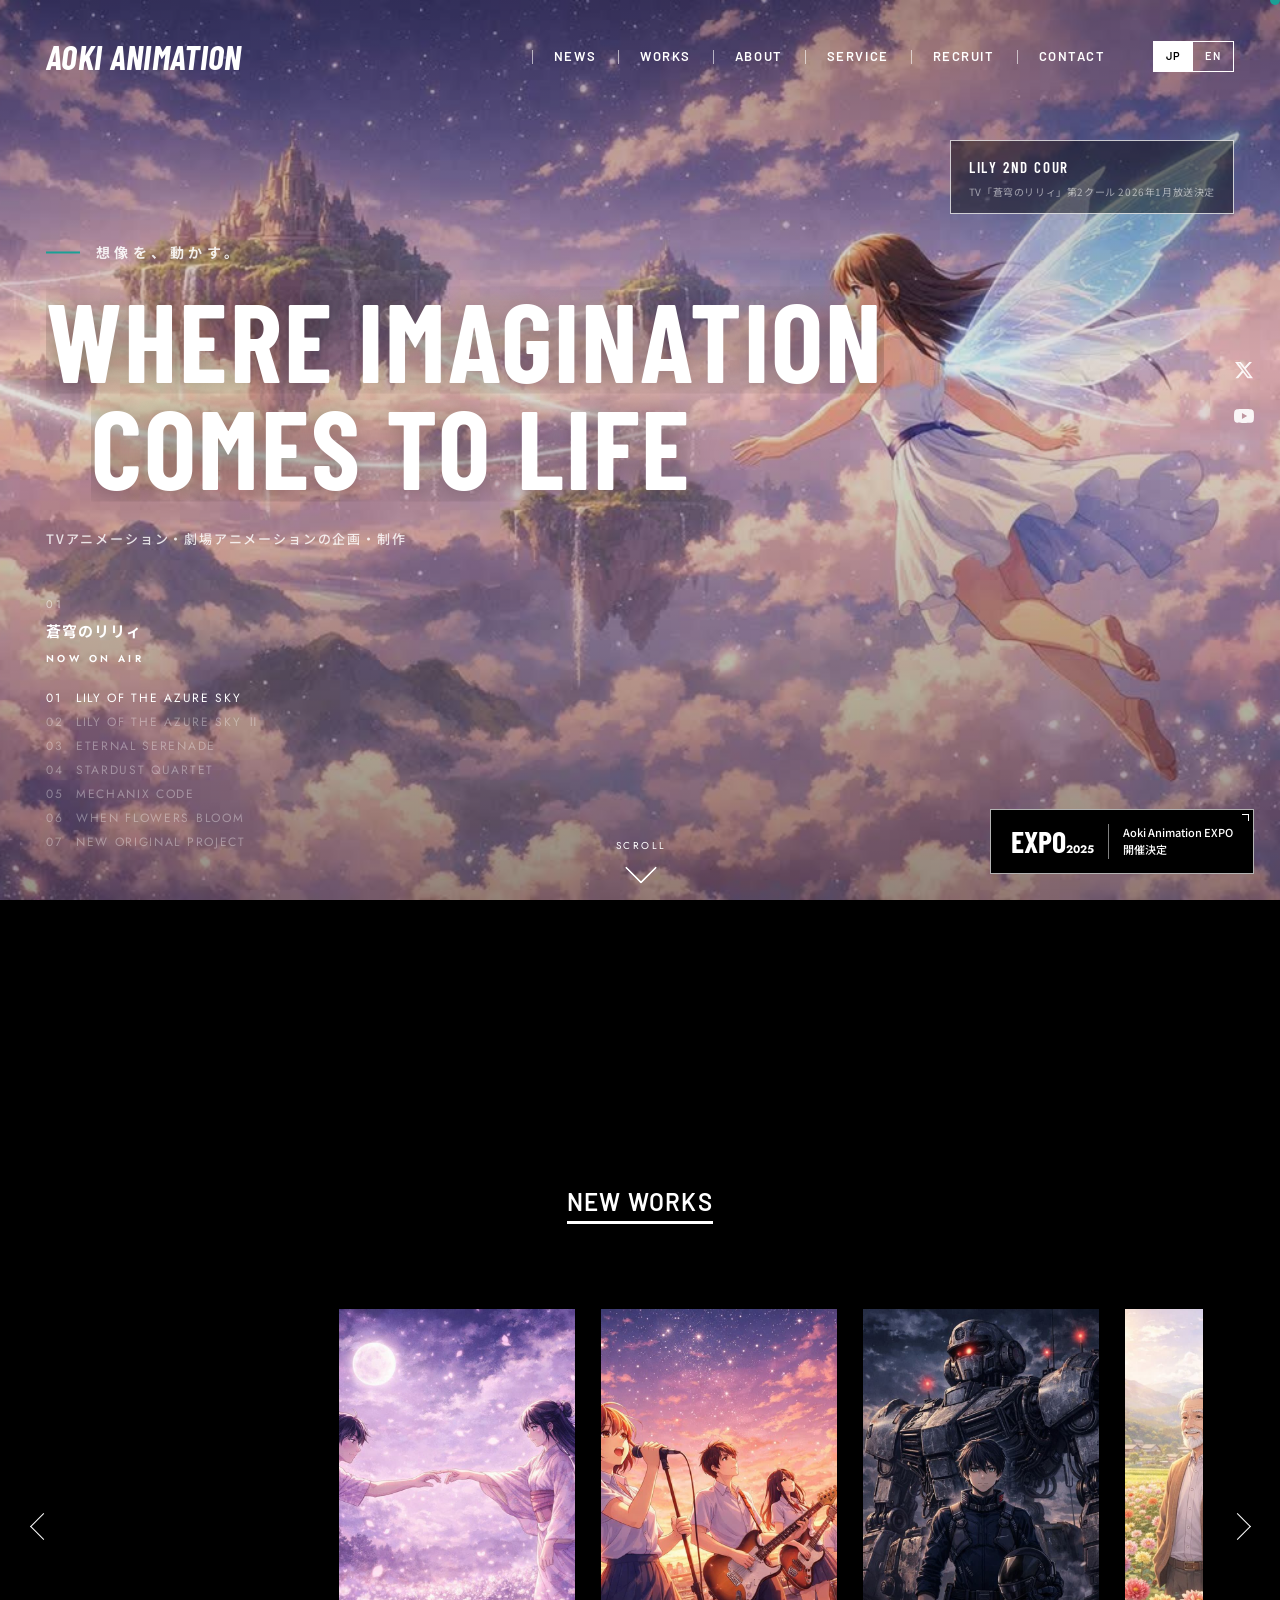
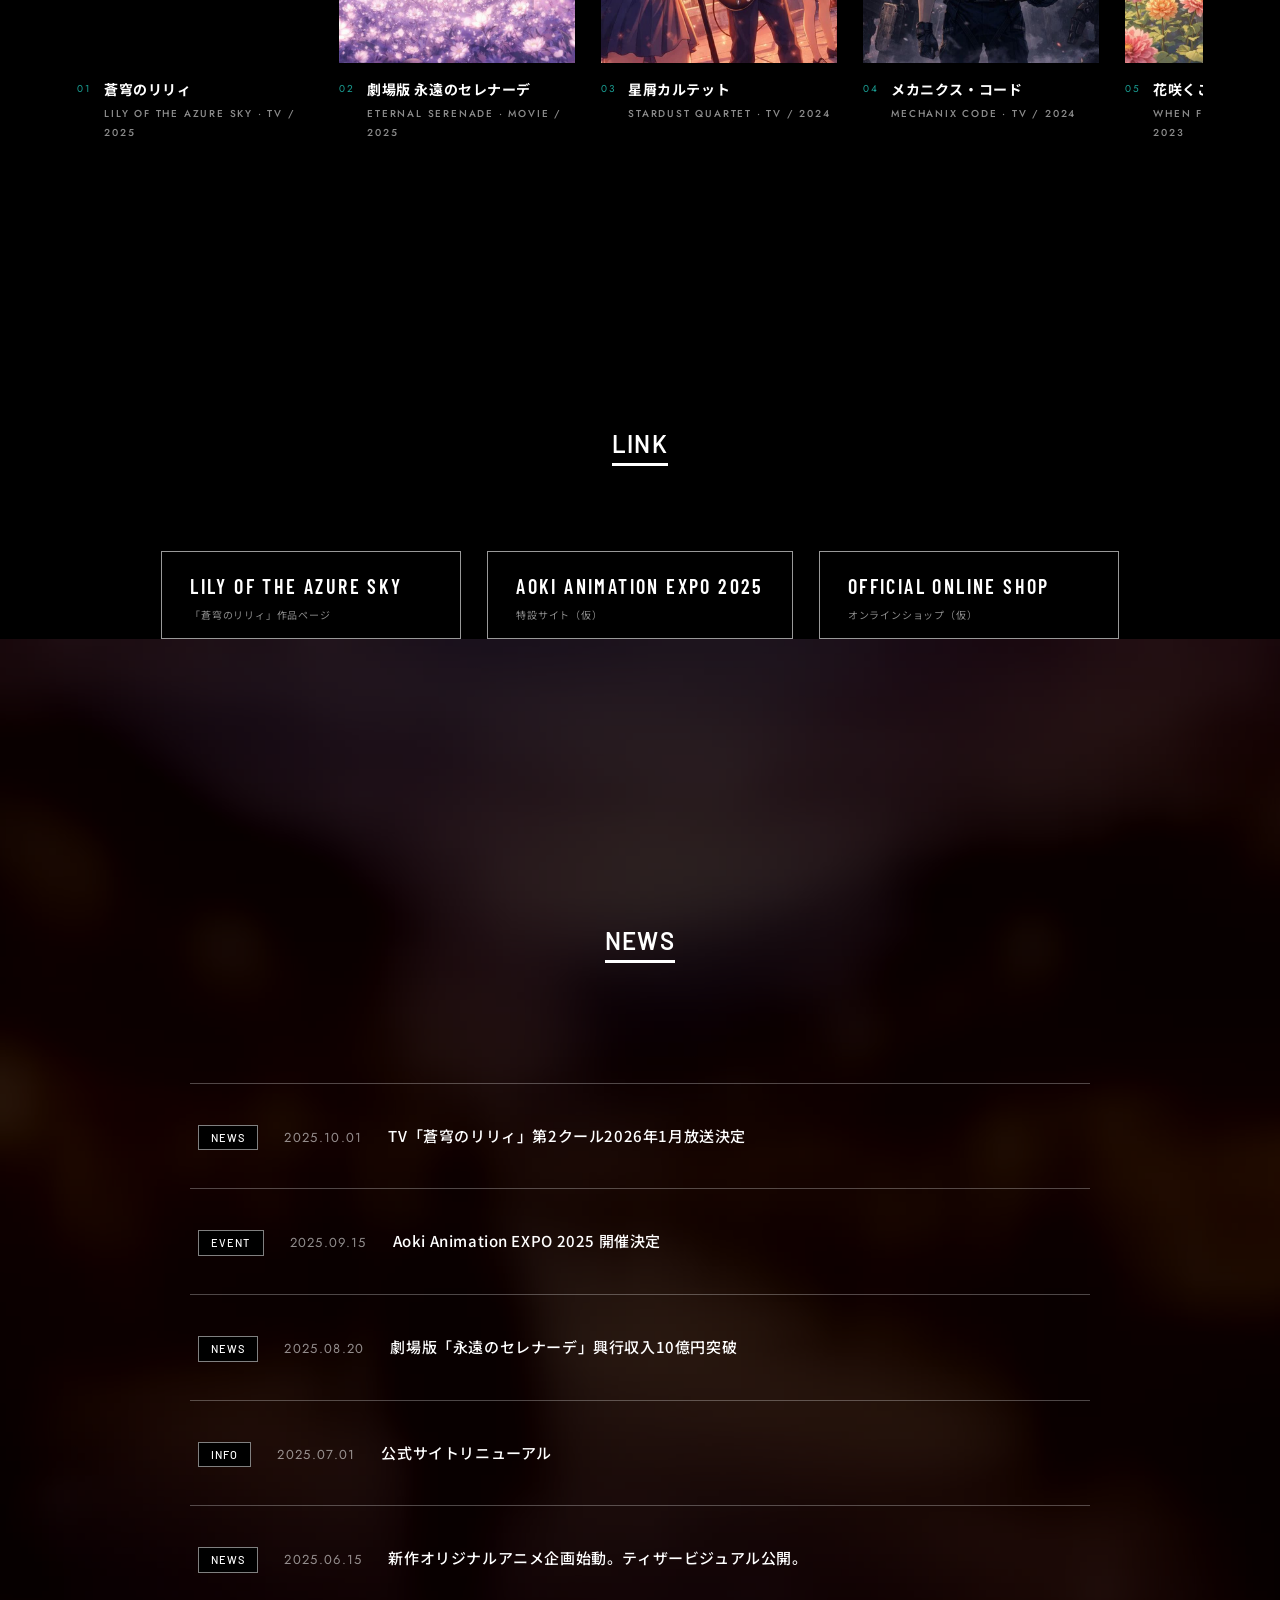
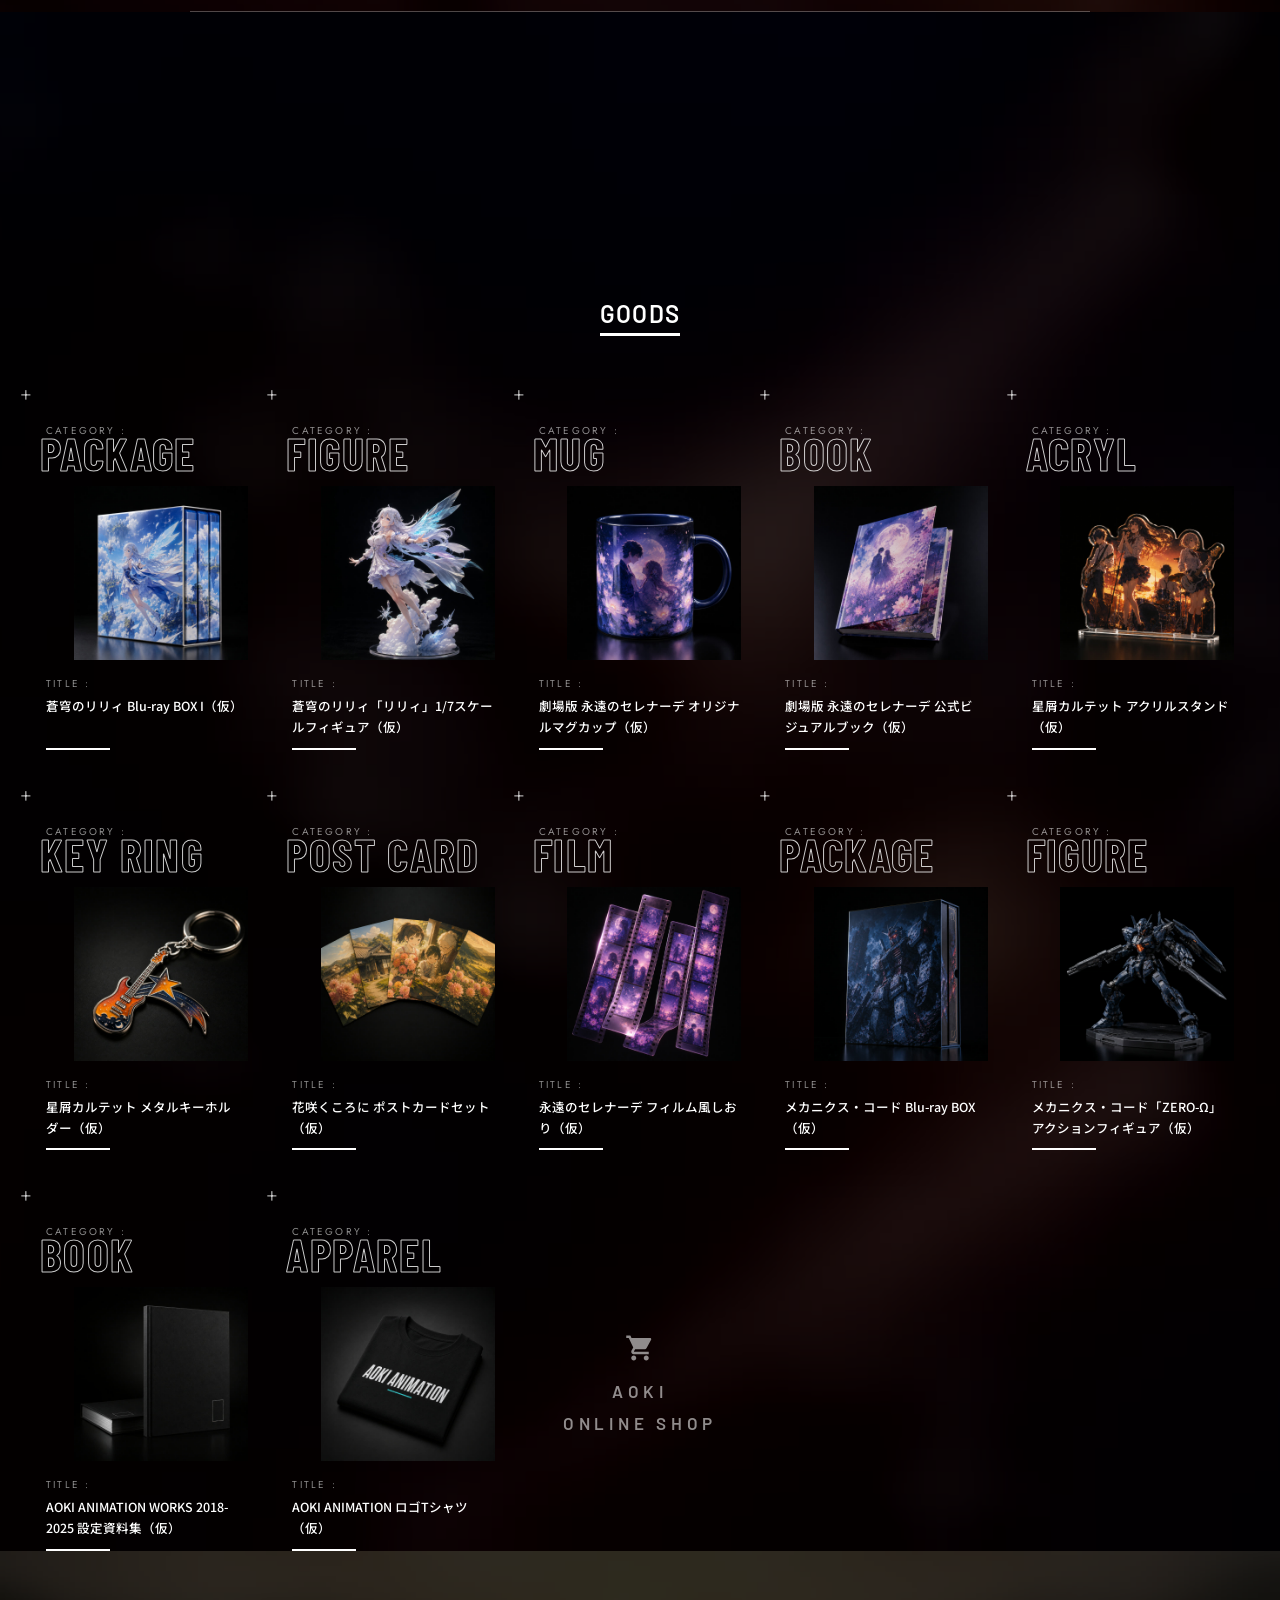
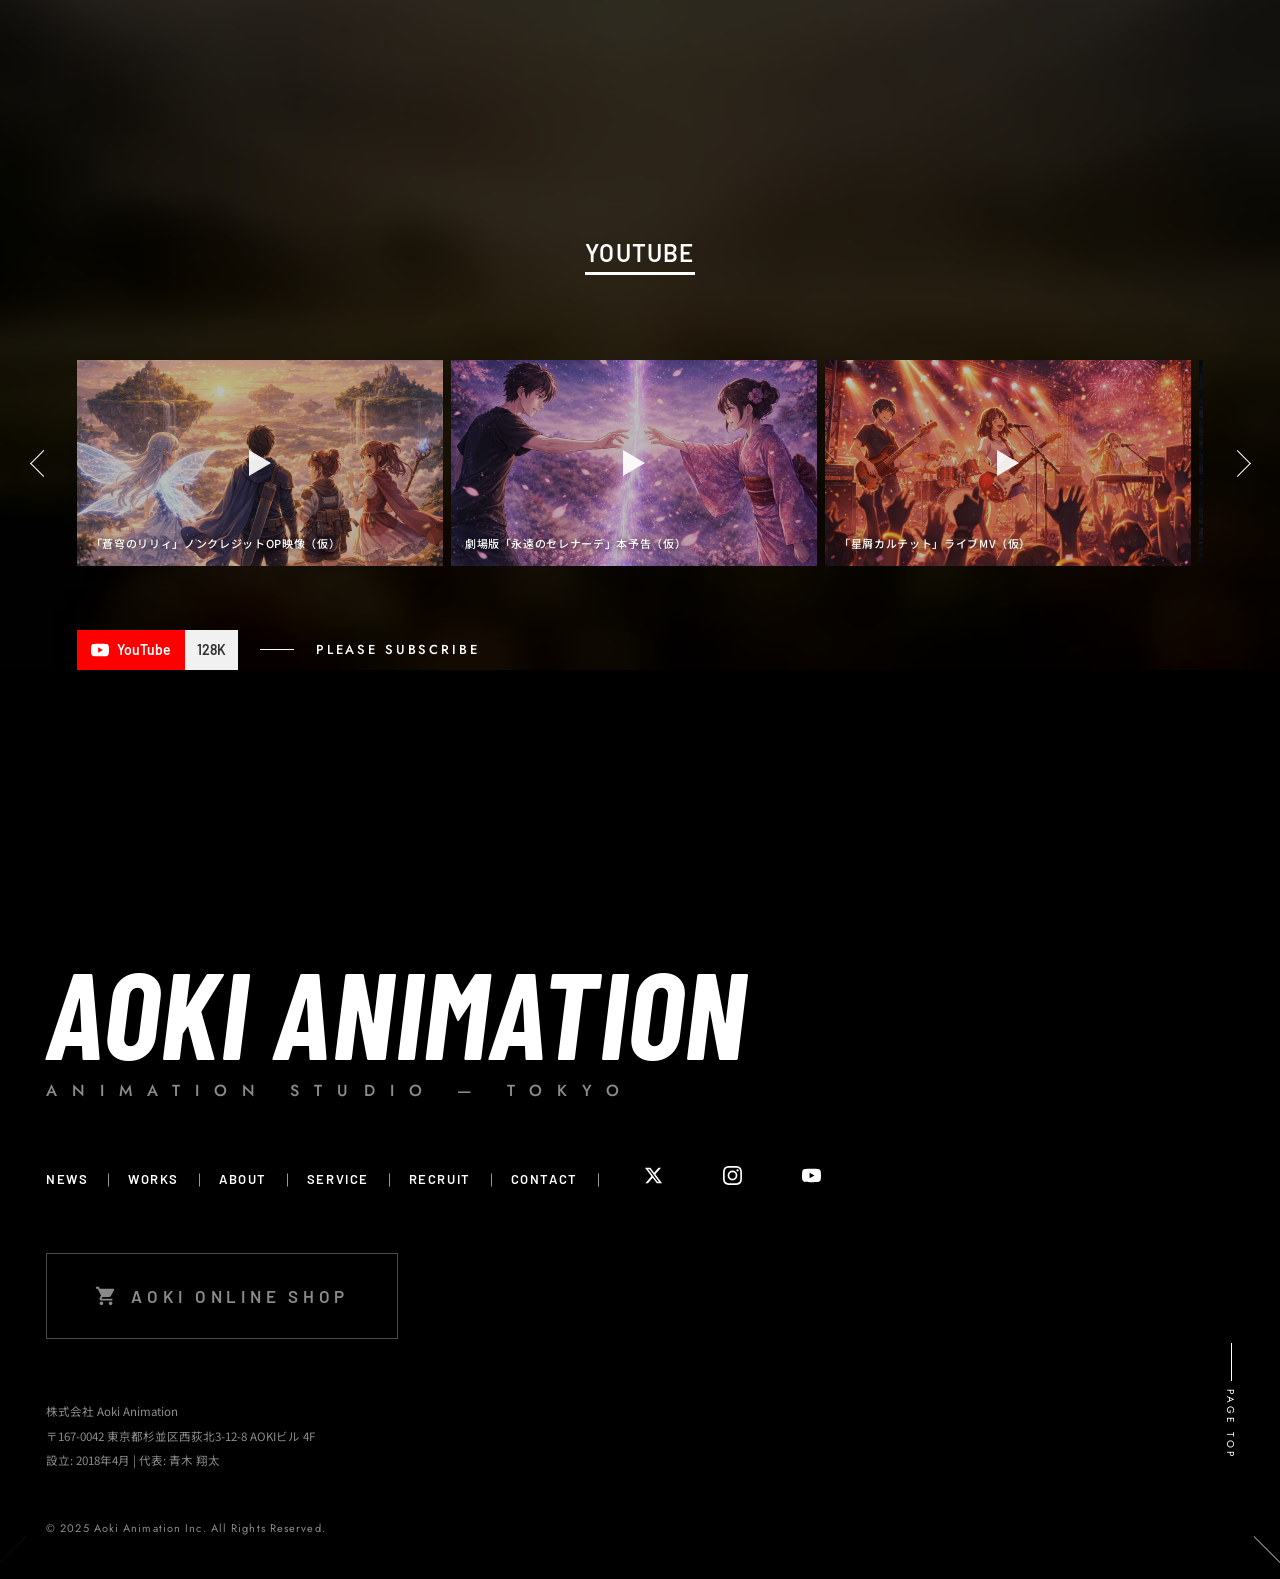
==== commit 6f67ab07: "MAPPA語法への全面リニューアル（Hallmark検証前ベース） - 全12ページを黒×白モノクロ・teal極小アクセントのデザイン言語へ刷新 - FV=7クリップ自作ショーリール(30fps)+英" ====
--- a/index.html
+++ b/index.html
@@ -2,265 +2,467 @@
 <html lang="ja">
 <head>
   <meta charset="UTF-8">
-  <meta name="viewport" content="width=device-width, initial-scale=1.0">
+  <meta name="viewport" content="width=device-width, initial-scale=1.0, viewport-fit=cover">
   <title>Aoki Animation — 想像を、動かす。</title>
   <meta name="description" content="Aoki Animationは、TVアニメーション・劇場アニメーションの企画・制作を手がけるアニメーション制作スタジオです。">
-  <meta name="theme-color" content="#6C63FF">
+  <meta name="theme-color" content="#000000">
   <meta property="og:title" content="Aoki Animation — 想像を、動かす。">
   <meta property="og:description" content="TVアニメーション・劇場アニメーションの企画・制作を手がけるアニメーション制作スタジオ">
   <meta property="og:type" content="website">
+  <link rel="icon" href="assets/img/favicon.svg" type="image/svg+xml">
+  <link rel="apple-touch-icon" href="assets/img/apple-touch-icon.png">
   <link rel="preconnect" href="https://fonts.googleapis.com">
   <link rel="preconnect" href="https://fonts.gstatic.com" crossorigin>
-  <link href="https://fonts.googleapis.com/css2?family=Noto+Sans+JP:wght@400;500;600;700&family=Poppins:wght@400;500;600;700&family=Zen+Kaku+Gothic+New:wght@400;500;700&display=swap" rel="stylesheet">
-  <link rel="stylesheet" href="assets/css/style.css">
+  <link href="https://fonts.googleapis.com/css2?family=Barlow:wght@500;600;700&family=Barlow+Condensed:ital,wght@0,600;0,700;1,700&family=Jost:wght@300;400;500;600&family=Noto+Sans+JP:wght@400;500;700&display=swap" rel="stylesheet">
+  <link rel="stylesheet" href="assets/css/style.css?v=20260730a">
+  <script>document.documentElement.classList.add('js');</script>
+  <script type="application/ld+json">
+  {
+    "@context": "https://schema.org",
+    "@type": "Organization",
+    "name": "株式会社 Aoki Animation",
+    "url": "https://sumiyakaa.github.io/Aoki-Animation/",
+    "foundingDate": "2018-04",
+    "address": {
+      "@type": "PostalAddress",
+      "addressLocality": "東京都杉並区",
+      "streetAddress": "西荻北3-12-8 AOKIビル 4F",
+      "postalCode": "167-0042"
+    }
+  }
+  </script>
 </head>
 <body>
   <a href="#main" class="skip-link">メインコンテンツへスキップ</a>
 
   <!-- Header -->
   <header class="header" role="banner">
-    <div class="container header__inner">
-      <a href="index.html" class="header__logo" aria-label="Aoki Animation トップページ">
-        <img src="assets/img/logo.svg" alt="Aoki Animation" width="200" height="48">
-      </a>
-      <nav class="nav" role="navigation" aria-label="グローバルナビゲーション">
-        <ul class="nav__list">
-          <li><a href="works.html" class="nav__link">Works</a></li>
-          <li><a href="about.html" class="nav__link">About</a></li>
-          <li><a href="service.html" class="nav__link">Service</a></li>
-          <li><a href="news.html" class="nav__link">News</a></li>
-          <li><a href="recruit.html" class="nav__link">Recruit</a></li>
-        </ul>
-        <a href="contact.html" class="btn btn--primary btn--sm nav__cta">お問い合わせ</a>
-      </nav>
-      <button class="hamburger" aria-label="メニューを開く" aria-expanded="false">
-        <span class="hamburger__line"></span>
-        <span class="hamburger__line"></span>
-        <span class="hamburger__line"></span>
-      </button>
-    </div>
+    <a href="index.html" class="logo-type" aria-label="Aoki Animation トップページ">AOKI ANIMATION</a>
+    <nav class="gnav" role="navigation" aria-label="グローバルナビゲーション">
+      <ul class="gnav__list">
+        <li><a href="news.html" class="gnav__link">NEWS</a></li>
+        <li><a href="works.html" class="gnav__link">WORKS</a></li>
+        <li><a href="about.html" class="gnav__link">ABOUT</a></li>
+        <li><a href="service.html" class="gnav__link">SERVICE</a></li>
+        <li><a href="recruit.html" class="gnav__link">RECRUIT</a></li>
+        <li><a href="contact.html" class="gnav__link">CONTACT</a></li>
+      </ul>
+      <span class="lang" aria-hidden="true"><span class="is-on">JP</span><span>EN</span></span>
+    </nav>
+    <button class="hamburger" aria-label="メニューを開く" aria-expanded="false">
+      <span></span><span></span><span></span>
+    </button>
   </header>
 
   <!-- Mobile Drawer -->
-  <div class="mobile-drawer" aria-hidden="true">
-    <a href="index.html" class="mobile-drawer__link">Home</a>
-    <a href="works.html" class="mobile-drawer__link">Works</a>
-    <a href="about.html" class="mobile-drawer__link">About</a>
-    <a href="service.html" class="mobile-drawer__link">Service</a>
-    <a href="news.html" class="mobile-drawer__link">News</a>
-    <a href="recruit.html" class="mobile-drawer__link">Recruit</a>
-    <a href="contact.html" class="mobile-drawer__link">Contact</a>
+  <div class="drawer" aria-hidden="true">
+    <a href="index.html">HOME<small>ホーム</small></a>
+    <a href="news.html">NEWS<small>お知らせ</small></a>
+    <a href="works.html">WORKS<small>制作実績</small></a>
+    <a href="about.html">ABOUT<small>スタジオ紹介</small></a>
+    <a href="service.html">SERVICE<small>事業内容</small></a>
+    <a href="recruit.html">RECRUIT<small>採用情報</small></a>
+    <a href="contact.html">CONTACT<small>お問い合わせ</small></a>
   </div>
+
+  <!-- Fixed UI -->
+  <div class="side-sns pc-only" aria-label="公式SNS">
+    <a href="#" aria-label="X (Twitter)"><svg viewBox="0 0 24 24" aria-hidden="true"><path d="M18.244 2.25h3.308l-7.227 8.26 8.502 11.24H16.17l-5.214-6.817L4.99 21.75H1.68l7.73-8.835L1.254 2.25H8.08l4.713 6.231zm-1.161 17.52h1.833L7.084 4.126H5.117z"/></svg></a>
+    <a href="#" aria-label="YouTube"><svg viewBox="0 0 24 24" aria-hidden="true"><path d="M23.498 6.186a3.016 3.016 0 0 0-2.122-2.136C19.505 3.545 12 3.545 12 3.545s-7.505 0-9.377.505A3.017 3.017 0 0 0 .502 6.186C0 8.07 0 12 0 12s0 3.93.502 5.814a3.016 3.016 0 0 0 2.122 2.136c1.871.505 9.376.505 9.376.505s7.505 0 9.377-.505a3.015 3.015 0 0 0 2.122-2.136C24 15.93 24 12 24 12s0-3.93-.502-5.814zM9.545 15.568V8.432L15.818 12l-6.273 3.568z"/></svg></a>
+  </div>
+  <div class="seekbar" aria-hidden="true"><i></i></div>
+  <a href="news.html" class="fix-bnr" aria-label="Aoki Animation EXPO 2025 開催決定">
+    <span class="fix-bnr__big">EXPO<sub>2025</sub></span>
+    <span class="fix-bnr__txt">Aoki Animation EXPO<br>開催決定</span>
+    <span class="fix-bnr__arrow" aria-hidden="true"></span>
+  </a>
 
   <!-- Main -->
   <main id="main">
 
-    <!-- Hero -->
-    <section class="hero">
-      <div class="hero__bg"><img src="assets/img/hero.jpg" alt="Aoki Animation キービジュアル" width="1536" height="1024"></div>
-      <div class="hero__overlay"></div>
-      <div class="hero__content">
-        <p class="hero__sub-en">Where Imagination Comes to Life</p>
-        <h1 class="hero__title">想像を、動かす。</h1>
-        <p class="hero__copy">TVアニメーション・劇場アニメーションの企画・制作</p>
-        <div class="hero__cta">
-          <a href="works.html" class="btn btn--ghost">制作実績を見る</a>
-          <a href="contact.html" class="btn btn--primary">お問い合わせ</a>
-        </div>
-      </div>
-      <div class="hero__scroll">
-        <span>SCROLL</span>
-        <span class="hero__scroll-arrow"></span>
-      </div>
-    </section>
-
-    <!-- News Ticker -->
-    <div class="news-ticker">
-      <div class="container news-ticker__inner">
-        <span class="news-ticker__label">NEWS</span>
-        <div class="news-ticker__list">
-          <div class="news-ticker__item">
-            <span class="news-ticker__date">2025.10.01</span>
-            <span class="news-ticker__badge">作品情報</span>
-            <span class="news-ticker__text"><a href="news.html">TV「蒼穹のリリィ」第2クール2026年1月放送決定</a></span>
-          </div>
-          <div class="news-ticker__item">
-            <span class="news-ticker__date">2025.09.15</span>
-            <span class="news-ticker__badge news-ticker__badge--event">イベント</span>
-            <span class="news-ticker__text"><a href="news.html">Aoki Animation EXPO 2025 開催決定</a></span>
-          </div>
-          <div class="news-ticker__item">
-            <span class="news-ticker__date">2025.08.20</span>
-            <span class="news-ticker__badge">作品情報</span>
-            <span class="news-ticker__text"><a href="news.html">劇場版「永遠のセレナーデ」興行収入10億円突破</a></span>
-          </div>
-        </div>
-      </div>
+    <!-- Hero (fullscreen showreel) -->
+    <section class="hero" id="top">
+      <div class="hero__movie">
+        <video src="assets/video/showreel.mp4?v=3" poster="assets/img/hero-poster.jpg" autoplay muted loop playsinline aria-label="Aoki Animation 作品ショーリール"></video>
+      </div>
+      <div class="hero__title">
+        <p class="hero__title-kicker"><span class="ani"><span>想像を、動かす。</span></span></p>
+        <h1 class="hero__title-main">
+          <span class="hero__title-line"><span class="ani"><span>Where Imagination</span></span></span>
+          <span class="hero__title-line"><span class="ani"><span>Comes to Life</span></span></span>
+        </h1>
+        <p class="hero__title-meta"><span class="ani"><span>TVアニメーション・劇場アニメーションの企画・制作</span></span></p>
+      </div>
+      <div class="hero__info" data-captions='[{"num":"01","title":"蒼穹のリリィ","status":"NOW ON AIR"},{"num":"02","title":"蒼穹のリリィ 第2クール","status":"COMING : JANUARY 2026"},{"num":"03","title":"劇場版 永遠のセレナーデ","status":"NOW SHOWING"},{"num":"04","title":"星屑カルテット","status":"STREAMING"},{"num":"05","title":"メカニクス・コード","status":"STREAMING"},{"num":"06","title":"花咲くころに","status":"ON BLU-RAY &amp; DVD"},{"num":"07","title":"新作オリジナルアニメ企画","status":"COMING SOON"}]'>
+        <p class="hero__info-num">01</p>
+        <p class="hero__info-title">蒼穹のリリィ</p>
+        <p class="hero__info-status">NOW ON AIR</p>
+        <ul class="hero__list pc-only">
+          <li class="is-on"><span>01</span>LILY OF THE AZURE SKY</li>
+          <li><span>02</span>LILY OF THE AZURE SKY Ⅱ</li>
+          <li><span>03</span>ETERNAL SERENADE</li>
+          <li><span>04</span>STARDUST QUARTET</li>
+          <li><span>05</span>MECHANIX CODE</li>
+          <li><span>06</span>WHEN FLOWERS BLOOM</li>
+          <li><span>07</span>NEW ORIGINAL PROJECT</li>
+        </ul>
+      </div>
+      <a href="news.html" class="hero__bnr pc-only">LILY 2ND COUR<small>TV「蒼穹のリリィ」第2クール 2026年1月放送決定</small></a>
+      <p class="hero__scroll pc-only">
+        <a href="#newworks">SCROLL
+          <span class="hero__scroll-line" aria-hidden="true"></span>
+          <span class="hero__scroll-line" aria-hidden="true"></span>
+        </a>
+      </p>
+    </section>
+
+    <!-- NEW WORKS -->
+    <section class="sec lineup" id="newworks">
+      <div class="inner">
+        <h2 class="sec-title"><span class="ani"><span>NEW WORKS</span></span></h2>
+        <div class="lineup__in">
+          <div class="lineup__rail-wrap">
+            <div class="lineup__rail" aria-label="最新作品スライダー">
+              <div class="lineup__item">
+                <a href="works/lily.html" class="lineup__link">
+                  <span class="lineup__imgwrap"><img src="assets/img/poster-lily.jpg" alt="蒼穹のリリィ" width="720" height="1080" loading="lazy" decoding="async"></span>
+                </a>
+                <p class="lineup__cap"><span class="num">01</span><span><span class="jp">蒼穹のリリィ</span><small>Lily of the Azure Sky · TV / 2025</small></span></p>
+              </div>
+              <div class="lineup__item">
+                <a href="works/serenade.html" class="lineup__link">
+                  <span class="lineup__imgwrap"><img src="assets/img/poster-serenade.jpg" alt="劇場版 永遠のセレナーデ" width="720" height="1080" loading="lazy" decoding="async"></span>
+                </a>
+                <p class="lineup__cap"><span class="num">02</span><span><span class="jp">劇場版 永遠のセレナーデ</span><small>Eternal Serenade · MOVIE / 2025</small></span></p>
+              </div>
+              <div class="lineup__item">
+                <a href="works/stardust.html" class="lineup__link">
+                  <span class="lineup__imgwrap"><img src="assets/img/poster-stardust.jpg" alt="星屑カルテット" width="720" height="1080" loading="lazy" decoding="async"></span>
+                </a>
+                <p class="lineup__cap"><span class="num">03</span><span><span class="jp">星屑カルテット</span><small>Stardust Quartet · TV / 2024</small></span></p>
+              </div>
+              <div class="lineup__item">
+                <a href="works/mechanix.html" class="lineup__link">
+                  <span class="lineup__imgwrap"><img src="assets/img/poster-mechanix.jpg" alt="メカニクス・コード" width="720" height="1080" loading="lazy" decoding="async"></span>
+                </a>
+                <p class="lineup__cap"><span class="num">04</span><span><span class="jp">メカニクス・コード</span><small>Mechanix Code · TV / 2024</small></span></p>
+              </div>
+              <div class="lineup__item">
+                <a href="works/flowers.html" class="lineup__link">
+                  <span class="lineup__imgwrap"><img src="assets/img/poster-flowers.jpg" alt="花咲くころに" width="720" height="1080" loading="lazy" decoding="async"></span>
+                </a>
+                <p class="lineup__cap"><span class="num">05</span><span><span class="jp">花咲くころに</span><small>When Flowers Bloom · OVA / 2023</small></span></p>
+              </div>
+              <div class="lineup__item">
+                <span class="lineup__link">
+                  <span class="lineup__imgwrap"><img src="assets/img/poster-teaser.jpg" alt="新作オリジナルアニメ企画 ティザービジュアル（仮）" width="720" height="1080" loading="lazy" decoding="async"></span>
+                </span>
+                <p class="lineup__cap"><span class="num">06</span><span><span class="jp">COMING SOON</span><small>新作オリジナルアニメ企画（仮）</small></span></p>
+              </div>
+              <div class="lineup__item">
+                <a href="works.html" class="lineup__tile">MORE<br>WORKS<small>すべての作品を見る</small></a>
+              </div>
+            </div>
+            <button class="slider-btn slider-btn--prev pc-only" aria-label="前の作品へ"></button>
+            <button class="slider-btn slider-btn--next pc-only" aria-label="次の作品へ"></button>
+          </div>
+        </div>
+      </div>
+    </section>
+
+    <!-- LINK -->
+    <section class="sec">
+      <div class="inner">
+        <h2 class="sec-title"><span class="ani"><span>LINK</span></span></h2>
+        <div class="linksec__row inner-1100 rv">
+          <a href="works/lily.html" class="link-bnr">LILY OF THE AZURE SKY<small>「蒼穹のリリィ」作品ページ</small></a>
+          <a href="news.html" class="link-bnr">AOKI ANIMATION EXPO 2025<small>特設サイト（仮）</small></a>
+          <a href="#" class="link-bnr">OFFICIAL ONLINE SHOP<small>オンラインショップ（仮）</small></a>
+        </div>
+      </div>
+    </section>
+
+    <!-- NEWS -->
+    <section class="sec" id="news">
+      <div class="sec__bg"><img src="assets/img/bg-news.jpg" alt="" loading="lazy" decoding="async"></div>
+      <div class="inner">
+        <h2 class="sec-title"><span class="ani"><span>NEWS</span></span></h2>
+        <div class="inner-900">
+          <p class="news-head rv"><a href="news.html" class="sec-more">ARCHIVE</a></p>
+          <ul class="news-list rv">
+            <li class="news-row">
+              <a href="news.html" class="news-row__in">
+                <span class="news-row__cat">NEWS</span>
+                <span class="news-row__date">2025.10.01</span>
+                <span class="news-row__title">TV「蒼穹のリリィ」第2クール2026年1月放送決定</span>
+              </a>
+            </li>
+            <li class="news-row">
+              <a href="news.html" class="news-row__in">
+                <span class="news-row__cat">EVENT</span>
+                <span class="news-row__date">2025.09.15</span>
+                <span class="news-row__title">Aoki Animation EXPO 2025 開催決定</span>
+              </a>
+            </li>
+            <li class="news-row">
+              <a href="news.html" class="news-row__in">
+                <span class="news-row__cat">NEWS</span>
+                <span class="news-row__date">2025.08.20</span>
+                <span class="news-row__title">劇場版「永遠のセレナーデ」興行収入10億円突破</span>
+              </a>
+            </li>
+            <li class="news-row">
+              <a href="news.html" class="news-row__in">
+                <span class="news-row__cat">INFO</span>
+                <span class="news-row__date">2025.07.01</span>
+                <span class="news-row__title">公式サイトリニューアル</span>
+              </a>
+            </li>
+            <li class="news-row">
+              <a href="news.html" class="news-row__in">
+                <span class="news-row__cat">NEWS</span>
+                <span class="news-row__date">2025.06.15</span>
+                <span class="news-row__title">新作オリジナルアニメ企画始動。ティザービジュアル公開。</span>
+              </a>
+            </li>
+          </ul>
+        </div>
+      </div>
+    </section>
+
+    <!-- GOODS -->
+    <section class="sec" id="goods">
+      <div class="sec__bg"><img src="assets/img/bg-goods.jpg" alt="" loading="lazy" decoding="async"></div>
+      <div class="inner">
+        <h2 class="sec-title"><span class="ani"><span>GOODS</span></span></h2>
+        <div class="goods-grid rv">
+          <div class="goods-item" data-modal-img="assets/img/goods-01.jpg" data-title="蒼穹のリリィ Blu-ray BOX I（仮）" data-meta="CATEGORY : PACKAGE" role="button" tabindex="0">
+            <p class="goods-item__cat">CATEGORY :</p>
+            <div class="goods-item__visual">
+              <p class="goods-item__word" aria-hidden="true">PACKAGE</p>
+              <div class="goods-item__img"><img src="assets/img/goods-01.jpg" alt="蒼穹のリリィ Blu-ray BOX I（仮）" width="800" height="800" loading="lazy" decoding="async"></div>
+            </div>
+            <p class="goods-item__label">TITLE :</p>
+            <p class="goods-item__title">蒼穹のリリィ Blu-ray BOX I（仮）</p>
+            <span class="goods-item__bar" aria-hidden="true"></span>
+          </div>
+          <div class="goods-item" data-modal-img="assets/img/goods-02.jpg" data-title="蒼穹のリリィ「リリィ」1/7スケールフィギュア（仮）" data-meta="CATEGORY : FIGURE" role="button" tabindex="0">
+            <p class="goods-item__cat">CATEGORY :</p>
+            <div class="goods-item__visual">
+              <p class="goods-item__word" aria-hidden="true">FIGURE</p>
+              <div class="goods-item__img"><img src="assets/img/goods-02.jpg" alt="蒼穹のリリィ「リリィ」1/7スケールフィギュア（仮）" width="800" height="800" loading="lazy" decoding="async"></div>
+            </div>
+            <p class="goods-item__label">TITLE :</p>
+            <p class="goods-item__title">蒼穹のリリィ「リリィ」1/7スケールフィギュア（仮）</p>
+            <span class="goods-item__bar" aria-hidden="true"></span>
+          </div>
+          <div class="goods-item" data-modal-img="assets/img/goods-03.jpg" data-title="劇場版 永遠のセレナーデ オリジナルマグカップ（仮）" data-meta="CATEGORY : MUG" role="button" tabindex="0">
+            <p class="goods-item__cat">CATEGORY :</p>
+            <div class="goods-item__visual">
+              <p class="goods-item__word" aria-hidden="true">MUG</p>
+              <div class="goods-item__img"><img src="assets/img/goods-03.jpg" alt="劇場版 永遠のセレナーデ オリジナルマグカップ（仮）" width="800" height="800" loading="lazy" decoding="async"></div>
+            </div>
+            <p class="goods-item__label">TITLE :</p>
+            <p class="goods-item__title">劇場版 永遠のセレナーデ オリジナルマグカップ（仮）</p>
+            <span class="goods-item__bar" aria-hidden="true"></span>
+          </div>
+          <div class="goods-item" data-modal-img="assets/img/goods-04.jpg" data-title="劇場版 永遠のセレナーデ 公式ビジュアルブック（仮）" data-meta="CATEGORY : BOOK" role="button" tabindex="0">
+            <p class="goods-item__cat">CATEGORY :</p>
+            <div class="goods-item__visual">
+              <p class="goods-item__word" aria-hidden="true">BOOK</p>
+              <div class="goods-item__img"><img src="assets/img/goods-04.jpg" alt="劇場版 永遠のセレナーデ 公式ビジュアルブック（仮）" width="800" height="800" loading="lazy" decoding="async"></div>
+            </div>
+            <p class="goods-item__label">TITLE :</p>
+            <p class="goods-item__title">劇場版 永遠のセレナーデ 公式ビジュアルブック（仮）</p>
+            <span class="goods-item__bar" aria-hidden="true"></span>
+          </div>
+          <div class="goods-item" data-modal-img="assets/img/goods-05.jpg" data-title="星屑カルテット アクリルスタンド（仮）" data-meta="CATEGORY : ACRYL" role="button" tabindex="0">
+            <p class="goods-item__cat">CATEGORY :</p>
+            <div class="goods-item__visual">
+              <p class="goods-item__word" aria-hidden="true">ACRYL</p>
+              <div class="goods-item__img"><img src="assets/img/goods-05.jpg" alt="星屑カルテット アクリルスタンド（仮）" width="800" height="800" loading="lazy" decoding="async"></div>
+            </div>
+            <p class="goods-item__label">TITLE :</p>
+            <p class="goods-item__title">星屑カルテット アクリルスタンド（仮）</p>
+            <span class="goods-item__bar" aria-hidden="true"></span>
+          </div>
+          <div class="goods-item" data-modal-img="assets/img/goods-06.jpg" data-title="星屑カルテット メタルキーホルダー（仮）" data-meta="CATEGORY : KEY RING" role="button" tabindex="0">
+            <p class="goods-item__cat">CATEGORY :</p>
+            <div class="goods-item__visual">
+              <p class="goods-item__word" aria-hidden="true">KEY RING</p>
+              <div class="goods-item__img"><img src="assets/img/goods-06.jpg" alt="星屑カルテット メタルキーホルダー（仮）" width="800" height="800" loading="lazy" decoding="async"></div>
+            </div>
+            <p class="goods-item__label">TITLE :</p>
+            <p class="goods-item__title">星屑カルテット メタルキーホルダー（仮）</p>
+            <span class="goods-item__bar" aria-hidden="true"></span>
+          </div>
+          <div class="goods-item" data-modal-img="assets/img/goods-07.jpg" data-title="花咲くころに ポストカードセット（仮）" data-meta="CATEGORY : POST CARD" role="button" tabindex="0">
+            <p class="goods-item__cat">CATEGORY :</p>
+            <div class="goods-item__visual">
+              <p class="goods-item__word" aria-hidden="true">POST CARD</p>
+              <div class="goods-item__img"><img src="assets/img/goods-07.jpg" alt="花咲くころに ポストカードセット（仮）" width="800" height="800" loading="lazy" decoding="async"></div>
+            </div>
+            <p class="goods-item__label">TITLE :</p>
+            <p class="goods-item__title">花咲くころに ポストカードセット（仮）</p>
+            <span class="goods-item__bar" aria-hidden="true"></span>
+          </div>
+          <div class="goods-item" data-modal-img="assets/img/goods-08.jpg" data-title="永遠のセレナーデ フィルム風しおり（仮）" data-meta="CATEGORY : FILM" role="button" tabindex="0">
+            <p class="goods-item__cat">CATEGORY :</p>
+            <div class="goods-item__visual">
+              <p class="goods-item__word" aria-hidden="true">FILM</p>
+              <div class="goods-item__img"><img src="assets/img/goods-08.jpg" alt="永遠のセレナーデ フィルム風しおり（仮）" width="800" height="800" loading="lazy" decoding="async"></div>
+            </div>
+            <p class="goods-item__label">TITLE :</p>
+            <p class="goods-item__title">永遠のセレナーデ フィルム風しおり（仮）</p>
+            <span class="goods-item__bar" aria-hidden="true"></span>
+          </div>
+          <div class="goods-item" data-modal-img="assets/img/goods-09.jpg" data-title="メカニクス・コード Blu-ray BOX（仮）" data-meta="CATEGORY : PACKAGE" role="button" tabindex="0">
+            <p class="goods-item__cat">CATEGORY :</p>
+            <div class="goods-item__visual">
+              <p class="goods-item__word" aria-hidden="true">PACKAGE</p>
+              <div class="goods-item__img"><img src="assets/img/goods-09.jpg" alt="メカニクス・コード Blu-ray BOX（仮）" width="800" height="800" loading="lazy" decoding="async"></div>
+            </div>
+            <p class="goods-item__label">TITLE :</p>
+            <p class="goods-item__title">メカニクス・コード Blu-ray BOX（仮）</p>
+            <span class="goods-item__bar" aria-hidden="true"></span>
+          </div>
+          <div class="goods-item" data-modal-img="assets/img/goods-10.jpg" data-title="メカニクス・コード「ZERO-Ω」アクションフィギュア（仮）" data-meta="CATEGORY : FIGURE" role="button" tabindex="0">
+            <p class="goods-item__cat">CATEGORY :</p>
+            <div class="goods-item__visual">
+              <p class="goods-item__word" aria-hidden="true">FIGURE</p>
+              <div class="goods-item__img"><img src="assets/img/goods-10.jpg" alt="メカニクス・コード「ZERO-Ω」アクションフィギュア（仮）" width="800" height="800" loading="lazy" decoding="async"></div>
+            </div>
+            <p class="goods-item__label">TITLE :</p>
+            <p class="goods-item__title">メカニクス・コード「ZERO-Ω」アクションフィギュア（仮）</p>
+            <span class="goods-item__bar" aria-hidden="true"></span>
+          </div>
+          <div class="goods-item" data-modal-img="assets/img/goods-11.jpg" data-title="AOKI ANIMATION WORKS 2018-2025 設定資料集（仮）" data-meta="CATEGORY : BOOK" role="button" tabindex="0">
+            <p class="goods-item__cat">CATEGORY :</p>
+            <div class="goods-item__visual">
+              <p class="goods-item__word" aria-hidden="true">BOOK</p>
+              <div class="goods-item__img"><img src="assets/img/goods-11.jpg" alt="AOKI ANIMATION WORKS 2018-2025 設定資料集（仮）" width="800" height="800" loading="lazy" decoding="async"></div>
+            </div>
+            <p class="goods-item__label">TITLE :</p>
+            <p class="goods-item__title">AOKI ANIMATION WORKS 2018-2025 設定資料集（仮）</p>
+            <span class="goods-item__bar" aria-hidden="true"></span>
+          </div>
+          <div class="goods-item" data-modal-img="assets/img/goods-12.jpg" data-title="AOKI ANIMATION ロゴTシャツ（仮）" data-meta="CATEGORY : APPAREL" role="button" tabindex="0">
+            <p class="goods-item__cat">CATEGORY :</p>
+            <div class="goods-item__visual">
+              <p class="goods-item__word" aria-hidden="true">APPAREL</p>
+              <div class="goods-item__img"><img src="assets/img/goods-12.jpg" alt="AOKI ANIMATION ロゴTシャツ（仮）" width="800" height="800" loading="lazy" decoding="async"></div>
+            </div>
+            <p class="goods-item__label">TITLE :</p>
+            <p class="goods-item__title">AOKI ANIMATION ロゴTシャツ（仮）</p>
+            <span class="goods-item__bar" aria-hidden="true"></span>
+          </div>
+          <a href="#" class="goods-shop">
+            <svg viewBox="0 0 24 24" aria-hidden="true"><path d="M7 18c-1.1 0-1.99.9-1.99 2S5.9 22 7 22s2-.9 2-2-.9-2-2-2zM1 2v2h2l3.6 7.59-1.35 2.45c-.16.28-.25.61-.25.96 0 1.1.9 2 2 2h12v-2H7.42c-.14 0-.25-.11-.25-.25l.03-.12.9-1.63h7.45c.75 0 1.41-.41 1.75-1.03l3.58-6.49c.08-.14.12-.31.12-.48 0-.55-.45-1-1-1H5.21l-.94-2H1zm16 16c-1.1 0-1.99.9-1.99 2s.89 2 1.99 2 2-.9 2-2-.9-2-2-2z"/></svg>
+            AOKI<br>ONLINE SHOP
+          </a>
+        </div>
+      </div>
+    </section>
+
+    <!-- YOUTUBE -->
+    <section class="sec" id="youtube">
+      <div class="sec__bg"><img src="assets/img/bg-youtube.jpg" alt="" loading="lazy" decoding="async"></div>
+      <div class="inner">
+        <h2 class="sec-title"><span class="ani"><span>YOUTUBE</span></span></h2>
+        <div class="yt-rail-wrap rv">
+          <div class="yt-rail" aria-label="公式YouTube動画">
+            <button class="yt-item" data-modal-video="assets/video/pv-lily.mp4?v=2" data-title="「蒼穹のリリィ」ノンクレジットOP映像（仮）" data-meta="AOKI ANIMATION OFFICIAL">
+              <img src="assets/img/lily-scene03.jpg" alt="「蒼穹のリリィ」ノンクレジットOP映像（仮）" width="1536" height="1024" loading="lazy" decoding="async">
+              <span class="yt-item__play" aria-hidden="true"></span>
+              <span class="yt-item__cap">「蒼穹のリリィ」ノンクレジットOP映像（仮）</span>
+            </button>
+            <button class="yt-item" data-modal-video="assets/video/pv-serenade.mp4?v=2" data-title="劇場版「永遠のセレナーデ」本予告（仮）" data-meta="AOKI ANIMATION OFFICIAL">
+              <img src="assets/img/serenade-scene06.jpg" alt="劇場版「永遠のセレナーデ」本予告（仮）" width="1536" height="1024" loading="lazy" decoding="async">
+              <span class="yt-item__play" aria-hidden="true"></span>
+              <span class="yt-item__cap">劇場版「永遠のセレナーデ」本予告（仮）</span>
+            </button>
+            <button class="yt-item" data-modal-video="assets/video/pv-stardust.mp4?v=2" data-title="「星屑カルテット」ライブMV（仮）" data-meta="AOKI ANIMATION OFFICIAL">
+              <img src="assets/img/stardust-scene02.jpg" alt="「星屑カルテット」ライブMV（仮）" width="1536" height="1024" loading="lazy" decoding="async">
+              <span class="yt-item__play" aria-hidden="true"></span>
+              <span class="yt-item__cap">「星屑カルテット」ライブMV（仮）</span>
+            </button>
+            <button class="yt-item" data-modal-video="assets/video/pv-mechanix.mp4?v=2" data-title="「メカニクス・コード」PV第2弾（仮）" data-meta="AOKI ANIMATION OFFICIAL">
+              <img src="assets/img/mechanix-scene03.jpg" alt="「メカニクス・コード」PV第2弾（仮）" width="1536" height="1024" loading="lazy" decoding="async">
+              <span class="yt-item__play" aria-hidden="true"></span>
+              <span class="yt-item__cap">「メカニクス・コード」PV第2弾（仮）</span>
+            </button>
+            <button class="yt-item" data-modal-video="assets/video/pv-flowers.mp4?v=2" data-title="「花咲くころに」ダイジェスト映像（仮）" data-meta="AOKI ANIMATION OFFICIAL">
+              <img src="assets/img/flowers-scene03.jpg" alt="「花咲くころに」ダイジェスト映像（仮）" width="1536" height="1024" loading="lazy" decoding="async">
+              <span class="yt-item__play" aria-hidden="true"></span>
+              <span class="yt-item__cap">「花咲くころに」ダイジェスト映像（仮）</span>
+            </button>
+            <button class="yt-item" data-modal-video="assets/video/showreel.mp4?v=3" data-title="AOKI ANIMATION SHOWREEL 2025（仮）" data-meta="AOKI ANIMATION OFFICIAL">
+              <img src="assets/img/hero.jpg" alt="AOKI ANIMATION SHOWREEL 2025（仮）" width="1536" height="1024" loading="lazy" decoding="async">
+              <span class="yt-item__play" aria-hidden="true"></span>
+              <span class="yt-item__cap">AOKI ANIMATION SHOWREEL 2025（仮）</span>
+            </button>
+          </div>
+          <button class="slider-btn slider-btn--prev pc-only" aria-label="前の動画へ"></button>
+          <button class="slider-btn slider-btn--next pc-only" aria-label="次の動画へ"></button>
+        </div>
+        <div class="yt-sub rv">
+          <span class="yt-sub__badge" aria-hidden="true">
+            <b><svg viewBox="0 0 24 24"><path d="M23.498 6.186a3.016 3.016 0 0 0-2.122-2.136C19.505 3.545 12 3.545 12 3.545s-7.505 0-9.377.505A3.017 3.017 0 0 0 .502 6.186C0 8.07 0 12 0 12s0 3.93.502 5.814a3.016 3.016 0 0 0 2.122 2.136c1.871.505 9.376.505 9.376.505s7.505 0 9.377-.505a3.015 3.015 0 0 0 2.122-2.136C24 15.93 24 12 24 12s0-3.93-.502-5.814z" fill="#fff"/><path d="M9.545 15.568V8.432L15.818 12l-6.273 3.568z" fill="#f00"/></svg>YouTube</b>
+            <span>128K</span>
+          </span>
+          <span class="yt-sub__line" aria-hidden="true"></span>
+          <p class="yt-sub__txt">PLEASE SUBSCRIBE</p>
+        </div>
+      </div>
+    </section>
+
+  </main>
+
+  <!-- Footer -->
+  <footer class="footer footer__corner" role="contentinfo">
+    <div class="footer__bg" aria-hidden="true"><video src="assets/video/footer.mp4?v=2" preload="auto" autoplay muted loop playsinline></video></div>
+    <a href="index.html" class="footer__logo" aria-label="Aoki Animation トップページ">
+      <span class="logo-type">AOKI ANIMATION<small>ANIMATION STUDIO — TOKYO</small></span>
+    </a>
+    <nav aria-label="フッターナビゲーション">
+      <ul class="footer__nav">
+        <li><a href="news.html">NEWS</a></li>
+        <li><a href="works.html">WORKS</a></li>
+        <li><a href="about.html">ABOUT</a></li>
+        <li><a href="service.html">SERVICE</a></li>
+        <li><a href="recruit.html">RECRUIT</a></li>
+        <li><a href="contact.html">CONTACT</a></li>
+        <li>
+          <div class="footer__sns">
+            <a href="#" aria-label="X (Twitter)"><svg viewBox="0 0 24 24" aria-hidden="true"><path d="M18.244 2.25h3.308l-7.227 8.26 8.502 11.24H16.17l-5.214-6.817L4.99 21.75H1.68l7.73-8.835L1.254 2.25H8.08l4.713 6.231zm-1.161 17.52h1.833L7.084 4.126H5.117z"/></svg></a>
+            <a href="#" aria-label="Instagram"><svg viewBox="0 0 24 24" aria-hidden="true"><path d="M12 2.163c3.204 0 3.584.012 4.85.07 3.252.148 4.771 1.691 4.919 4.919.058 1.265.069 1.645.069 4.849 0 3.205-.012 3.584-.069 4.849-.149 3.225-1.664 4.771-4.919 4.919-1.266.058-1.644.07-4.85.07-3.204 0-3.584-.012-4.849-.07-3.26-.149-4.771-1.699-4.919-4.92-.058-1.265-.07-1.644-.07-4.849 0-3.204.013-3.583.07-4.849.149-3.227 1.664-4.771 4.919-4.919 1.266-.057 1.645-.069 4.849-.069zm0-2.163c-3.259 0-3.667.014-4.947.072-4.358.2-6.78 2.618-6.98 6.98-.059 1.281-.073 1.689-.073 4.948 0 3.259.014 3.668.072 4.948.2 4.358 2.618 6.78 6.98 6.98 1.281.058 1.689.072 4.948.072 3.259 0 3.668-.014 4.948-.072 4.354-.2 6.782-2.618 6.979-6.98.059-1.28.073-1.689.073-4.948 0-3.259-.014-3.667-.072-4.947-.196-4.354-2.617-6.78-6.979-6.98-1.281-.059-1.69-.073-4.949-.073zm0 5.838a6.162 6.162 0 1 0 0 12.324 6.162 6.162 0 0 0 0-12.324zm0 10.162a4 4 0 1 1 0-8 4 4 0 0 1 0 8zm6.406-11.845a1.44 1.44 0 1 0 0 2.881 1.44 1.44 0 0 0 0-2.881z"/></svg></a>
+            <a href="#" aria-label="YouTube"><svg viewBox="0 0 24 24" aria-hidden="true"><path d="M23.498 6.186a3.016 3.016 0 0 0-2.122-2.136C19.505 3.545 12 3.545 12 3.545s-7.505 0-9.377.505A3.017 3.017 0 0 0 .502 6.186C0 8.07 0 12 0 12s0 3.93.502 5.814a3.016 3.016 0 0 0 2.122 2.136c1.871.505 9.376.505 9.376.505s7.505 0 9.377-.505a3.015 3.015 0 0 0 2.122-2.136C24 15.93 24 12 24 12s0-3.93-.502-5.814zM9.545 15.568V8.432L15.818 12l-6.273 3.568z"/></svg></a>
+          </div>
+        </li>
+      </ul>
+    </nav>
+    <a href="#" class="footer__shop">
+      <svg viewBox="0 0 24 24" aria-hidden="true"><path d="M7 18c-1.1 0-1.99.9-1.99 2S5.9 22 7 22s2-.9 2-2-.9-2-2-2zM1 2v2h2l3.6 7.59-1.35 2.45c-.16.28-.25.61-.25.96 0 1.1.9 2 2 2h12v-2H7.42c-.14 0-.25-.11-.25-.25l.03-.12.9-1.63h7.45c.75 0 1.41-.41 1.75-1.03l3.58-6.49c.08-.14.12-.31.12-.48 0-.55-.45-1-1-1H5.21l-.94-2H1zm16 16c-1.1 0-1.99.9-1.99 2s.89 2 1.99 2 2-.9 2-2-.9-2-2-2z"/></svg>
+      AOKI ONLINE SHOP
+    </a>
+    <div class="footer__info">
+      <p>株式会社 Aoki Animation</p>
+      <p>〒167-0042 東京都杉並区西荻北3-12-8 AOKIビル 4F</p>
+      <p>設立: 2018年4月 | 代表: 青木 翔太</p>
     </div>
-
-    <!-- About Digest -->
-    <section class="section" id="about">
-      <div class="container">
-        <div class="section-heading reveal">
-          <span class="section-heading__en">About</span>
-          <span class="section-heading__ja">私たちについて</span>
-          <span class="section-heading__line"></span>
-        </div>
-        <div class="about-digest reveal">
-          <div class="about-digest__text">
-            <h3>アニメーションの力で、<br>心を動かす物語を。</h3>
-            <p>Aoki Animationは「すべての物語には、動き出す瞬間がある」という信念のもと、2018年に設立されたアニメーション制作スタジオです。原作の世界観を最大限に引き出し、視聴者の心に残る映像体験を届けること。それが私たちの使命です。</p>
-            <a href="about.html" class="btn btn--secondary btn--sm">もっと見る →</a>
-          </div>
-          <div class="about-digest__img" aria-label="スタジオイメージ"><img src="assets/img/studio-about.jpg" alt="Aoki Animation スタジオ" width="1200" height="800" style="width:100%;height:100%;object-fit:cover;border-radius:16px;"></div>
-        </div>
-      </div>
-      <div class="decoration-orb decoration-orb--purple" style="width:300px;height:300px;top:-50px;right:-100px;"></div>
-    </section>
-
-    <!-- Works Highlight -->
-    <section class="section section--alt" id="works">
-      <div class="container">
-        <div class="section-heading reveal">
-          <span class="section-heading__en">Works</span>
-          <span class="section-heading__ja">制作実績</span>
-          <span class="section-heading__line"></span>
-        </div>
-        <div class="works-grid reveal">
-          <a href="works/lily.html" class="card work-card">
-            <div class="card__thumb"><img src="assets/img/work-lily.jpg" alt="蒼穹のリリィ" width="800" height="800" style="width:100%;height:100%;object-fit:cover;"></div>
-            <div class="card__body">
-              <span class="card__tag">TVアニメ</span>
-              <h3 class="card__title">蒼穹のリリィ</h3>
-              <p class="card__subtitle">2025年 | ファンタジー・アクション</p>
-            </div>
-          </a>
-          <a href="works/stardust.html" class="card work-card">
-            <div class="card__thumb"><img src="assets/img/work-stardust.jpg" alt="星屑カルテット" width="800" height="800" style="width:100%;height:100%;object-fit:cover;"></div>
-            <div class="card__body">
-              <span class="card__tag">TVアニメ</span>
-              <h3 class="card__title">星屑カルテット</h3>
-              <p class="card__subtitle">2024年 | 音楽・青春</p>
-            </div>
-          </a>
-          <a href="works/serenade.html" class="card work-card">
-            <div class="card__thumb"><img src="assets/img/work-serenade.jpg" alt="永遠のセレナーデ" width="800" height="800" style="width:100%;height:100%;object-fit:cover;"></div>
-            <div class="card__body">
-              <span class="card__tag">劇場版</span>
-              <h3 class="card__title">劇場版 永遠のセレナーデ</h3>
-              <p class="card__subtitle">2025年 | 恋愛・ドラマ</p>
-            </div>
-          </a>
-          <a href="works/mechanix.html" class="card work-card">
-            <div class="card__thumb"><img src="assets/img/work-mechanix.jpg" alt="メカニクス・コード" width="800" height="800" style="width:100%;height:100%;object-fit:cover;"></div>
-            <div class="card__body">
-              <span class="card__tag">TVアニメ</span>
-              <h3 class="card__title">メカニクス・コード</h3>
-              <p class="card__subtitle">2024年 | SF・メカ</p>
-            </div>
-          </a>
-        </div>
-        <div style="text-align:center;margin-top:40px;" class="reveal">
-          <a href="works.html" class="btn btn--secondary">すべての作品を見る →</a>
-        </div>
-      </div>
-      <div class="decoration-orb decoration-orb--blue" style="width:250px;height:250px;bottom:-80px;left:-60px;"></div>
-    </section>
-
-    <!-- Service Digest -->
-    <section class="section" id="service">
-      <div class="container">
-        <div class="section-heading reveal">
-          <span class="section-heading__en">Service</span>
-          <span class="section-heading__ja">事業内容</span>
-          <span class="section-heading__line"></span>
-        </div>
-        <div class="service-grid reveal">
-          <div class="card service-card">
-            <div class="service-card__icon">
-              <svg width="28" height="28" viewBox="0 0 24 24" fill="none" stroke="currentColor" stroke-width="2" stroke-linecap="round" stroke-linejoin="round"><rect x="2" y="3" width="20" height="14" rx="2"/><line x1="8" y1="21" x2="16" y2="21"/><line x1="12" y1="17" x2="12" y2="21"/></svg>
-            </div>
-            <h3 class="service-card__title">TVアニメーション制作</h3>
-            <p class="service-card__desc">シリーズ構成から作画・撮影・編集まで、高品質なTVアニメーションを一貫して制作します。</p>
-          </div>
-          <div class="card service-card">
-            <div class="service-card__icon">
-              <svg width="28" height="28" viewBox="0 0 24 24" fill="none" stroke="currentColor" stroke-width="2" stroke-linecap="round" stroke-linejoin="round"><path d="M18 3a3 3 0 0 0-3 3v12a3 3 0 0 0 3 3 3 3 0 0 0 3-3 3 3 0 0 0-3-3H6a3 3 0 0 0-3 3 3 3 0 0 0 3 3 3 3 0 0 0 3-3V6a3 3 0 0 0-3-3 3 3 0 0 0-3 3 3 3 0 0 0 3 3h12a3 3 0 0 0 3-3 3 3 0 0 0-3-3z"/></svg>
-            </div>
-            <h3 class="service-card__title">劇場アニメーション制作</h3>
-            <p class="service-card__desc">大スクリーン対応の高密度作画と没入感ある音響設計で、劇場作品を制作します。</p>
-          </div>
-          <div class="card service-card">
-            <div class="service-card__icon">
-              <svg width="28" height="28" viewBox="0 0 24 24" fill="none" stroke="currentColor" stroke-width="2" stroke-linecap="round" stroke-linejoin="round"><path d="M12 2L2 7l10 5 10-5-10-5z"/><path d="M2 17l10 5 10-5"/><path d="M2 12l10 5 10-5"/></svg>
-            </div>
-            <h3 class="service-card__title">企画・プリプロダクション</h3>
-            <p class="service-card__desc">世界観設計、キャラクターデザイン、コンセプトアート、パイロットフィルムの制作。</p>
-          </div>
-        </div>
-      </div>
-      <div class="decoration-orb decoration-orb--pink" style="width:200px;height:200px;top:50px;right:-50px;"></div>
-    </section>
-
-    <!-- Recruit Banner -->
-    <section class="recruit-banner">
-      <div class="recruit-banner__content container reveal">
-        <h2 class="recruit-banner__title">アニメーションの未来を、一緒に。</h2>
-        <a href="recruit.html" class="btn btn--ghost">採用情報を見る</a>
-      </div>
-    </section>
-
-    <!-- Contact Section -->
-    <section class="section" id="contact">
-      <div class="container contact-section reveal">
-        <div class="section-heading">
-          <span class="section-heading__en">Contact</span>
-          <span class="section-heading__ja">お問い合わせ</span>
-          <span class="section-heading__line"></span>
-        </div>
-        <p>制作のご依頼、取材、採用に関するお問い合わせなど、お気軽にご連絡ください。</p>
-        <div style="margin-top:8px;">
-          <a href="contact.html" class="btn btn--primary">お問い合わせフォームへ</a>
-        </div>
-      </div>
-    </section>
-
-  </main>
-
-  <!-- Footer -->
-  <footer class="footer" role="contentinfo">
-    <div class="container">
-      <div class="footer__top">
-        <div>
-          <a href="index.html" class="footer__logo">
-            <img src="assets/img/logo.svg" alt="Aoki Animation" width="200" height="48">
-          </a>
-        </div>
-        <nav class="footer__nav" aria-label="フッターナビゲーション">
-          <a href="works.html">Works</a>
-          <a href="about.html">About</a>
-          <a href="service.html">Service</a>
-          <a href="news.html">News</a>
-          <a href="recruit.html">Recruit</a>
-          <a href="contact.html">Contact</a>
-        </nav>
-      </div>
-      <div class="footer__info">
-        <p>株式会社 Aoki Animation</p>
-        <p>〒167-0042 東京都杉並区西荻北3-12-8 AOKIビル 4F</p>
-        <p>設立: 2018年4月 | 代表: 青木 翔太</p>
-      </div>
-      <div class="footer__bottom">
-        <p class="footer__copy">&copy; 2025 Aoki Animation Inc. All Rights Reserved.</p>
-        <div class="footer__sns">
-          <a href="#" class="sns-icon" aria-label="X (Twitter)">X</a>
-          <a href="#" class="sns-icon" aria-label="Instagram">Ig</a>
-          <a href="#" class="sns-icon" aria-label="YouTube">Yt</a>
-        </div>
-      </div>
+    <p class="footer__copy">&copy; 2025 Aoki Animation Inc. All Rights Reserved.</p>
+    <a href="#top" class="pagetop pc-only">PAGE TOP</a>
+  </footer>
+
+  <!-- Modal -->
+  <div class="modal" role="dialog" aria-modal="true" aria-label="詳細表示">
+    <div class="modal__bg"></div>
+    <div class="modal__box">
+      <button class="modal__close" aria-label="閉じる"></button>
+      <div class="modal__content"></div>
     </div>
-  </footer>
-
-  <script src="assets/js/main.js" defer></script>
+  </div>
+
+  <script src="assets/js/main.js?v=20260730a" defer></script>
 </body>
 </html>
--- a/assets/css/style.css
+++ b/assets/css/style.css
@@ -1,2037 +1,752 @@
 /* ============================================================
-   AokiAnimation — style.css
+   AOKI ANIMATION — Corporate Site
+   Monochrome (black x white) / teal #1AA095 micro accent
+   Fonts: Barlow (DIN alt) / Barlow Condensed / Jost (Europa alt) / Noto Sans JP
    ============================================================ */
 
-/* ------------------------------------------------------------
-   1. CSS Variables
-   ------------------------------------------------------------ */
 :root {
-  /* Primary */
-  --color-primary: #6C63FF;
-  --color-primary-light: #A78BFA;
-  --color-primary-dark: #4F46E5;
-
-  /* Secondary */
-  --color-secondary: #F472B6;
-  --color-secondary-light: #FBCFE8;
-
-  /* Blue */
-  --color-blue: #60A5FA;
-  --color-blue-light: #BFDBFE;
-  --color-blue-dark: #3B82F6;
-
-  /* Neutral */
-  --color-bg: #FAF8FF;
-  --color-bg-alt: #F0ECFF;
-  --color-surface: #FFFFFF;
-  --color-text: #1E1B3A;
-  --color-text-muted: #6B7280;
-  --color-border: #E5E0F5;
-
-  /* Gradients */
-  --gradient-hero: linear-gradient(135deg, #667eea 0%, #764ba2 50%, #f472b6 100%);
-  --gradient-card: linear-gradient(135deg, #a78bfa 0%, #60a5fa 100%);
-  --gradient-cta: linear-gradient(135deg, #f472b6 0%, #6c63ff 100%);
-  --gradient-overlay: linear-gradient(180deg, rgba(30,27,58,0.7) 0%, rgba(30,27,58,0.3) 100%);
-
-  /* Decoration */
-  --color-sparkle: #FFD700;
-  --color-glow-pink: rgba(244,114,182,0.3);
-  --color-glow-purple: rgba(167,139,250,0.3);
-  --color-glow-blue: rgba(96,165,250,0.3);
-
-  /* Typography */
-  --font-heading: "Zen Kaku Gothic New", "Noto Sans JP", sans-serif;
-  --font-body: "Noto Sans JP", "Hiragino Kaku Gothic ProN", sans-serif;
-  --font-accent: "Poppins", "Montserrat", sans-serif;
-
-  /* Shadows */
-  --shadow: 0 4px 24px rgba(108,99,255,0.08);
-  --shadow-hover: 0 8px 32px rgba(108,99,255,0.16);
-
-  /* Spacing */
-  --section-padding: 80px;
-  --container-max: 1200px;
-}
-
-/* ------------------------------------------------------------
-   2. Reset & Base
-   ------------------------------------------------------------ */
-*, *::before, *::after {
-  box-sizing: border-box;
-  margin: 0;
-  padding: 0;
-}
-
-html {
-  scroll-behavior: smooth;
-}
-
+  --bg: #000000;
+  --ink: #ffffff;
+  --mut: rgba(255, 255, 255, 0.55);
+  --mut2: rgba(255, 255, 255, 0.35);
+  --line: rgba(255, 255, 255, 0.28);
+  --line2: rgba(255, 255, 255, 0.6);
+  --teal: #1aa095;
+  --fd: "Barlow", "Noto Sans JP", sans-serif;
+  --fc: "Barlow Condensed", "Noto Sans JP", sans-serif;
+  --fe: "Jost", "Noto Sans JP", sans-serif;
+  --fj: "Noto Sans JP", "Hiragino Kaku Gothic ProN", "Yu Gothic", sans-serif;
+  --sec-pad: 280px;
+  --ease: cubic-bezier(0.23, 1, 0.32, 1);
+  --ease2: cubic-bezier(0.25, 1, 0.5, 1);
+}
+
+/* ---------- reset ---------- */
+* { margin: 0; padding: 0; box-sizing: border-box; }
+html { -webkit-text-size-adjust: 100%; overflow-x: clip; }
 body {
-  font-family: var(--font-body);
-  font-size: 1rem;
-  line-height: 1.8;
-  color: var(--color-text);
-  background-color: var(--color-bg);
-  -webkit-font-smoothing: antialiased;
-  overflow-x: hidden;
-}
-
-img {
-  max-width: 100%;
-  height: auto;
-  display: block;
-}
-
-a {
-  color: var(--color-blue);
-  text-decoration: none;
+  background: var(--bg);
+  color: var(--ink);
+  font-family: var(--fj);
+  font-size: 16px;
+  line-height: 1.9;
+  overflow-x: clip;
+  word-break: normal;
+  line-break: strict;
+}
+img, video { max-width: 100%; height: auto; display: block; }
+a { color: inherit; text-decoration: none; }
+ul, ol { list-style: none; }
+button { font: inherit; color: inherit; background: none; border: 0; cursor: pointer; }
+::selection { background: var(--teal); color: #000; }
+
+/* scrollbar — anchor-faithful */
+::-webkit-scrollbar { width: 6px; height: 6px; background: #383838; }
+::-webkit-scrollbar-thumb { background: var(--teal); }
+
+.skip-link {
+  position: absolute; left: -9999px; top: 0; z-index: 300;
+  background: #fff; color: #000; padding: 8px 16px; font-size: 13px;
+}
+.skip-link:focus { left: 0; }
+:focus-visible { outline: 2px solid var(--teal); outline-offset: 2px; }
+
+.pc-only { display: block; }
+.sp-only { display: none; }
+
+/* ---------- text reveal system ---------- */
+.js .rv { opacity: 0; transform: translateY(26px); transition: opacity 0.9s var(--ease), transform 0.9s var(--ease); }
+.js .rv.is-in { opacity: 1; transform: translateY(0); }
+.js .rv.d1 { transition-delay: 0.1s; }
+.js .rv.d2 { transition-delay: 0.2s; }
+.js .rv.d3 { transition-delay: 0.3s; }
+.ani { display: block; overflow: hidden; }
+.ani > span { display: block; }
+.js .ani > span { transform: translateY(112%); transition: transform 0.9s var(--ease); }
+.js .is-in .ani > span, .js .ani.is-in > span { transform: translateY(0); }
+
+/* ---------- section shell ---------- */
+.sec { position: relative; padding-top: var(--sec-pad); }
+.sec__bg { position: absolute; inset: 0; z-index: 0; pointer-events: none; overflow: hidden; }
+.sec__bg img { width: 100%; height: 100%; object-fit: cover; }
+.sec__bg::after { content: ""; position: absolute; inset: 0; background: rgba(0, 0, 0, 0.74); }
+.sec > .inner { position: relative; z-index: 1; }
+
+.sec-title {
+  display: table; position: relative; margin: 0 auto 85px; height: 44px;
+  line-height: 44px; font-family: var(--fd); font-weight: 600;
+  font-size: 24px; letter-spacing: 0.05em;
+}
+.sec-title::before {
+  content: ""; position: absolute; left: 0; bottom: 0; width: 0; height: 3px;
+  background: #fff; transition: width 0.3s ease-in-out;
+}
+.js .sec-title.is-in::before { transition-delay: 0.6s; width: 100%; }
+.no-js .sec-title::before, html:not(.js) .sec-title::before { width: 100%; }
+
+.inner-900 { width: min(900px, calc(100% - 48px)); margin: 0 auto; }
+.inner-1100 { width: min(1100px, calc(100% - 48px)); margin: 0 auto; }
+
+/* section view-all link (ARCHIVE / MORE) */
+.sec-more {
+  display: inline-flex; align-items: center; gap: 14px;
+  font-family: var(--fd); font-weight: 600; font-size: 14px; letter-spacing: 0.18em;
+}
+.sec-more::after {
+  content: ""; width: 46px; height: 1px; background: #fff; display: block;
+  transform-origin: left center; transition: transform 0.4s var(--ease2);
+}
+.sec-more:hover::after { transform: scaleX(1.5); }
+
+/* ---------- header ---------- */
+.header {
+  position: fixed; top: 0; left: 0; right: 0; z-index: 90;
+  height: 113px; display: flex; align-items: center;
+  padding: 0 46px;
+  transition: background 0.4s ease;
+}
+.header.is-solid { background: rgba(0, 0, 0, 0.86); }
+.logo-type {
+  display: inline-block; font-family: var(--fc); font-weight: 700; font-style: italic;
+  font-size: 34px; letter-spacing: 0.01em; line-height: 1; color: #fff; white-space: nowrap;
+}
+.logo-type small {
+  display: block; font-family: var(--fe); font-style: normal; font-weight: 500;
+  font-size: 9px; letter-spacing: 0.62em; margin-top: 3px; color: var(--mut);
+}
+.gnav { margin-left: auto; display: flex; align-items: center; }
+.gnav__list { display: flex; align-items: center; }
+.gnav__list li { position: relative; }
+.gnav__list li::before {
+  content: ""; position: absolute; left: 0; top: 50%; transform: translateY(-50%);
+  width: 1px; height: 14px; background: var(--line2);
+}
+.gnav__link {
+  position: relative; display: block; padding: 8px 22px;
+  font-family: var(--fd); font-weight: 600; font-size: 13px; letter-spacing: 0.12em;
   transition: color 0.3s ease;
 }
-
-a:hover {
-  color: var(--color-primary);
-}
-
-button {
-  font-family: inherit;
-  cursor: pointer;
-  border: none;
-  background: none;
-}
-
-ul, ol {
-  list-style: none;
-}
-
-/* Skip Link */
-.skip-link {
-  position: absolute;
-  top: -100%;
-  left: 16px;
-  background: var(--color-primary);
-  color: #fff;
-  padding: 8px 16px;
-  border-radius: 0 0 8px 8px;
-  z-index: 10000;
-  font-size: 0.875rem;
-}
-.skip-link:focus {
-  top: 0;
-  color: #fff;
-}
-
-/* Focus styles */
-:focus-visible {
-  outline: 3px solid var(--color-primary-light);
-  outline-offset: 2px;
-}
-
-/* ------------------------------------------------------------
-   3. Layout Utilities
-   ------------------------------------------------------------ */
-.container {
-  max-width: var(--container-max);
-  margin: 0 auto;
-  padding: 0 24px;
-}
-
-.section {
-  padding: var(--section-padding) 0;
-  position: relative;
-  overflow: hidden;
-}
-
-.section--alt {
-  background-color: var(--color-bg-alt);
-}
-
-/* ------------------------------------------------------------
-   4. Header / Global Nav
-   ------------------------------------------------------------ */
-.header {
-  position: fixed;
-  top: 0;
-  left: 0;
-  width: 100%;
-  z-index: 1000;
-  padding: 16px 0;
-  transition: background 0.3s ease, box-shadow 0.3s ease, padding 0.3s ease;
-}
-
-.header.is-scrolled {
-  background: rgba(255,255,255,0.85);
-  backdrop-filter: blur(12px);
-  -webkit-backdrop-filter: blur(12px);
-  box-shadow: var(--shadow);
-  padding: 10px 0;
-}
-
-.header__inner {
-  display: flex;
-  align-items: center;
-  justify-content: space-between;
-}
-
-.header__logo {
-  display: flex;
-  align-items: center;
-  gap: 8px;
-  text-decoration: none;
-}
-
-.header__logo img {
-  height: 36px;
-  width: auto;
-}
-
-.header__logo-text {
-  font-family: var(--font-accent);
-  font-weight: 700;
-  font-size: 1.25rem;
-  color: var(--color-primary);
-}
-
-.header.is-scrolled .header__logo-text {
-  color: var(--color-primary);
-}
-
-.nav {
-  display: flex;
-  align-items: center;
-  gap: 32px;
-}
-
-.nav__list {
-  display: flex;
-  gap: 28px;
-}
-
-.nav__link {
-  font-family: var(--font-accent);
-  font-size: 0.875rem;
-  font-weight: 500;
-  color: #fff;
-  letter-spacing: 0.05em;
-  position: relative;
-  transition: color 0.3s ease;
-}
-
-.header.is-scrolled .nav__link {
-  color: var(--color-text);
-}
-
-.nav__link::after {
-  content: "";
-  position: absolute;
-  bottom: -4px;
-  left: 0;
-  width: 0;
-  height: 2px;
-  background: var(--gradient-cta);
-  transition: width 0.3s ease;
-}
-
-.nav__link:hover::after,
-.nav__link.is-active::after {
-  width: 100%;
-}
-
-.nav__link:hover {
-  color: var(--color-secondary);
-}
-
-.header.is-scrolled .nav__link:hover {
-  color: var(--color-primary);
-}
-
-.nav__cta {
-  margin-left: 8px;
-}
-
-/* Hamburger */
-.hamburger {
-  display: none;
-  flex-direction: column;
-  gap: 5px;
-  width: 28px;
-  padding: 4px 0;
-  z-index: 1100;
-}
-
-.hamburger__line {
-  display: block;
-  width: 100%;
-  height: 2px;
-  background: #fff;
-  transition: transform 0.3s ease, opacity 0.3s ease;
-  border-radius: 2px;
-}
-
-.header.is-scrolled .hamburger__line {
-  background: var(--color-text);
-}
-
-.hamburger.is-active .hamburger__line:nth-child(1) {
-  transform: translateY(7px) rotate(45deg);
-}
-.hamburger.is-active .hamburger__line:nth-child(2) {
-  opacity: 0;
-}
-.hamburger.is-active .hamburger__line:nth-child(3) {
-  transform: translateY(-7px) rotate(-45deg);
-}
-
-.hamburger.is-active .hamburger__line {
-  background: #fff;
-}
-
-/* Mobile Drawer */
-.mobile-drawer {
-  position: fixed;
-  top: 0;
-  left: 0;
-  width: 100%;
-  height: 100%;
-  background: rgba(30,27,58,0.97);
-  z-index: 1050;
-  display: flex;
-  flex-direction: column;
-  align-items: center;
-  justify-content: center;
-  gap: 32px;
-  opacity: 0;
-  visibility: hidden;
-  transition: opacity 0.3s ease, visibility 0.3s ease;
-}
-
-.mobile-drawer.is-open {
-  opacity: 1;
-  visibility: visible;
-}
-
-.mobile-drawer__link {
-  font-family: var(--font-accent);
-  font-size: 1.5rem;
-  color: #fff;
-  font-weight: 600;
-  letter-spacing: 0.05em;
-}
-
-.mobile-drawer__link:hover {
-  color: var(--color-secondary);
-}
-
-/* ------------------------------------------------------------
-   5. Buttons
-   ------------------------------------------------------------ */
-.btn {
-  display: inline-flex;
-  align-items: center;
-  justify-content: center;
-  gap: 8px;
-  padding: 14px 32px;
-  border-radius: 999px;
-  font-size: 0.9375rem;
-  font-weight: 600;
-  letter-spacing: 0.03em;
-  transition: transform 0.3s ease, box-shadow 0.3s ease, background 0.3s ease, color 0.3s ease;
-  text-decoration: none;
-  cursor: pointer;
-  line-height: 1;
-}
-
-.btn--primary {
-  background: var(--gradient-cta);
-  color: #fff;
-  border: none;
-}
-.btn--primary:hover {
-  transform: scale(1.03);
-  box-shadow: 0 8px 24px rgba(244,114,182,0.3);
-  color: #fff;
-}
-
-.btn--secondary {
-  background: var(--color-surface);
-  color: var(--color-primary);
-  border: 2px solid var(--color-primary);
-}
-.btn--secondary:hover {
-  background: var(--color-primary);
-  color: #fff;
-  transform: scale(1.03);
-}
-
-.btn--ghost {
-  background: transparent;
-  color: #fff;
-  border: 2px solid rgba(255,255,255,0.6);
-}
-.btn--ghost:hover {
-  background: rgba(255,255,255,0.15);
-  color: #fff;
-  border-color: #fff;
-  transform: scale(1.03);
-}
-
-.btn--sm {
-  padding: 10px 24px;
-  font-size: 0.875rem;
-}
-
-/* ------------------------------------------------------------
-   6. Section Heading
-   ------------------------------------------------------------ */
-.section-heading {
-  text-align: center;
-  margin-bottom: 48px;
-}
-
-.section-heading__en {
-  font-family: var(--font-accent);
-  font-size: clamp(14px, 1.5vw, 18px);
-  font-weight: 600;
-  color: var(--color-primary);
-  text-transform: uppercase;
-  letter-spacing: 0.15em;
-  display: block;
-  margin-bottom: 8px;
-}
-
-.section-heading__ja {
-  font-family: var(--font-heading);
-  font-size: clamp(24px, 3vw, 36px);
-  font-weight: 700;
-  color: var(--color-text);
-  display: block;
-  margin-bottom: 16px;
-}
-
-.section-heading__line {
-  display: block;
-  width: 60px;
-  height: 3px;
-  background: var(--gradient-cta);
-  margin: 0 auto;
-  border-radius: 2px;
-}
-
-/* Left-aligned variant */
-.section-heading--left {
-  text-align: left;
-}
-.section-heading--left .section-heading__line {
-  margin: 0;
-}
-
-/* ------------------------------------------------------------
-   7. Cards
-   ------------------------------------------------------------ */
-.card {
-  background: var(--color-surface);
-  border-radius: 16px;
-  box-shadow: var(--shadow);
-  overflow: hidden;
-  transition: transform 0.3s ease, box-shadow 0.3s ease;
-}
-
-.card:hover {
-  transform: translateY(-4px);
-  box-shadow: var(--shadow-hover);
-}
-
-.card__thumb {
-  width: 100%;
-  aspect-ratio: 16/10;
-  display: flex;
-  align-items: center;
-  justify-content: center;
-  font-family: var(--font-accent);
-  font-weight: 600;
-  color: rgba(255,255,255,0.9);
-  font-size: 1rem;
-  text-shadow: 0 1px 4px rgba(0,0,0,0.2);
-  position: relative;
-  overflow: hidden;
-}
-
-.card__thumb img {
-  width: 100%;
-  height: 100%;
-  object-fit: cover;
-}
-
-.card__body {
-  padding: 20px;
-}
-
-.card__tag {
-  display: inline-block;
-  font-size: 0.75rem;
-  font-weight: 600;
-  color: var(--color-primary);
-  background: var(--color-bg-alt);
-  padding: 4px 12px;
-  border-radius: 999px;
-  margin-bottom: 8px;
-}
-
-.card__title {
-  font-family: var(--font-heading);
-  font-size: 1.125rem;
-  font-weight: 700;
-  color: var(--color-text);
-  margin-bottom: 4px;
-}
-
-.card__subtitle {
-  font-size: 0.8125rem;
-  color: var(--color-text-muted);
-}
-
-.card a {
-  text-decoration: none;
-  color: inherit;
-}
-
-/* ------------------------------------------------------------
-   8. Breadcrumb
-   ------------------------------------------------------------ */
-.breadcrumb {
-  padding: 16px 0;
-  font-size: 0.8125rem;
-  color: var(--color-text-muted);
-}
-
-.breadcrumb a {
-  color: var(--color-text-muted);
-}
-
-.breadcrumb a:hover {
-  color: var(--color-primary);
-}
-
-.breadcrumb__sep {
-  margin: 0 8px;
-  color: var(--color-border);
-}
-
-/* ------------------------------------------------------------
-   9. Page Hero
-   ------------------------------------------------------------ */
-.page-hero {
-  background: var(--gradient-hero);
-  padding: 120px 0 60px;
-  text-align: center;
-  position: relative;
-  overflow: hidden;
-}
-
-.page-hero::before {
-  content: "";
-  position: absolute;
-  inset: 0;
-  background: var(--gradient-overlay);
-  z-index: 1;
-}
-
-.page-hero__title {
-  font-family: var(--font-heading);
-  font-size: clamp(28px, 4vw, 44px);
-  font-weight: 700;
-  color: #fff;
-  position: relative;
-  z-index: 2;
-}
-
-.page-hero__en {
-  font-family: var(--font-accent);
-  font-size: clamp(12px, 1.5vw, 16px);
-  font-weight: 600;
-  color: rgba(255,255,255,0.7);
-  text-transform: uppercase;
-  letter-spacing: 0.15em;
-  display: block;
-  margin-bottom: 8px;
-  position: relative;
-  z-index: 2;
-}
-
-/* ------------------------------------------------------------
-   10. Footer
-   ------------------------------------------------------------ */
-.footer {
-  background: var(--color-text);
-  color: rgba(255,255,255,0.8);
-  position: relative;
-}
-
-.footer::before {
-  content: "";
-  position: absolute;
-  top: 0;
-  left: 0;
-  width: 100%;
-  height: 2px;
-  background: var(--gradient-cta);
-}
-
-.footer__top {
-  display: flex;
-  justify-content: space-between;
-  align-items: flex-start;
-  padding: 60px 0 40px;
-  flex-wrap: wrap;
-  gap: 40px;
-}
-
-.footer__logo {
-  display: flex;
-  align-items: center;
-  gap: 8px;
-  text-decoration: none;
-  margin-bottom: 16px;
-}
-
-.footer__logo img {
-  height: 32px;
-  filter: brightness(10);
-}
-
-.footer__logo-text {
-  font-family: var(--font-accent);
-  font-weight: 700;
-  font-size: 1.125rem;
-  color: #fff;
-}
-
-.footer__nav {
-  display: flex;
-  gap: 24px;
-  flex-wrap: wrap;
-}
-
-.footer__nav a {
-  color: rgba(255,255,255,0.7);
-  font-size: 0.875rem;
-  transition: color 0.3s ease;
-}
-
-.footer__nav a:hover {
-  color: var(--color-secondary);
-}
-
-.footer__info {
-  padding: 24px 0;
-  border-top: 1px solid rgba(255,255,255,0.1);
-  font-size: 0.8125rem;
-  color: rgba(255,255,255,0.5);
-  line-height: 1.6;
-}
-
-.footer__bottom {
-  display: flex;
-  justify-content: space-between;
-  align-items: center;
-  padding: 24px 0;
-  border-top: 1px solid rgba(255,255,255,0.1);
-  flex-wrap: wrap;
-  gap: 16px;
-}
-
-.footer__copy {
-  font-size: 0.75rem;
-  color: rgba(255,255,255,0.4);
-}
-
-.footer__sns {
-  display: flex;
-  gap: 16px;
-}
-
-.footer__sns a {
-  color: rgba(255,255,255,0.5);
-  font-size: 1.125rem;
-  transition: color 0.3s ease;
-}
-
-.footer__sns a:hover {
-  color: var(--color-secondary);
-}
-
-/* SNS icon labels (using text-based icons) */
-.sns-icon {
-  display: flex;
-  align-items: center;
-  justify-content: center;
-  width: 36px;
-  height: 36px;
-  border-radius: 50%;
-  border: 1px solid rgba(255,255,255,0.2);
-  font-family: var(--font-accent);
-  font-size: 0.75rem;
-  font-weight: 700;
-  transition: border-color 0.3s ease, color 0.3s ease;
-}
-
-.sns-icon:hover {
-  border-color: var(--color-secondary);
-}
-
-/* ------------------------------------------------------------
-   11. Decoration
-   ------------------------------------------------------------ */
-
-/* Twinkle particles */
-@keyframes twinkle {
-  0%, 100% { opacity: 0; transform: scale(0.5); }
-  50% { opacity: 1; transform: scale(1); }
-}
-
-.particle {
-  position: absolute;
-  width: 4px;
-  height: 4px;
-  background: var(--color-sparkle);
-  border-radius: 50%;
+.gnav__link::after {
+  content: ""; position: absolute; left: 22px; right: 22px; bottom: 2px; height: 1px;
+  background: #fff; transform: scaleX(0); transform-origin: right center;
+  transition: transform 0.35s var(--ease2);
+}
+.gnav__link:hover::after, .gnav__link[aria-current="page"]::after { transform: scaleX(1); transform-origin: left center; }
+.gnav__link[aria-current="page"] { color: var(--mut); }
+.lang { display: flex; margin-left: 26px; border: 1px solid #fff; font-family: var(--fd); font-size: 11px; font-weight: 600; letter-spacing: 0.08em; }
+.lang span { display: block; padding: 4px 12px; }
+.lang span.is-on { background: #fff; color: #000; }
+
+/* hamburger (SP) */
+.hamburger { display: none; position: relative; z-index: 120; width: 46px; height: 46px; }
+.hamburger span {
+  position: absolute; left: 11px; width: 24px; height: 2px; background: #fff;
+  transition: transform 0.4s var(--ease), opacity 0.3s ease;
+}
+.hamburger span:nth-child(1) { top: 16px; }
+.hamburger span:nth-child(2) { top: 23px; }
+.hamburger span:nth-child(3) { top: 30px; }
+.hamburger.is-open span:nth-child(1) { transform: translateY(7px) rotate(45deg); }
+.hamburger.is-open span:nth-child(2) { opacity: 0; }
+.hamburger.is-open span:nth-child(3) { transform: translateY(-7px) rotate(-45deg); }
+
+.drawer {
+  position: fixed; inset: 0; z-index: 110; background: rgba(0, 0, 0, 0.96);
+  display: flex; flex-direction: column; justify-content: center; padding: 0 12vw;
+  opacity: 0; visibility: hidden; transition: opacity 0.45s ease, visibility 0.45s ease;
+}
+.drawer.is-open { opacity: 1; visibility: visible; }
+.drawer a {
+  font-family: var(--fc); font-weight: 600; font-size: 40px; letter-spacing: 0.06em;
+  padding: 10px 0; border-bottom: 1px solid rgba(255, 255, 255, 0.14);
+  display: flex; align-items: baseline; gap: 16px;
+}
+.drawer a small { font-family: var(--fj); font-size: 12px; color: var(--mut); letter-spacing: 0.1em; }
+
+/* ---------- fixed side UI ---------- */
+.side-sns {
+  position: fixed; right: 26px; top: 40%; z-index: 80;
+  display: flex; flex-direction: column; gap: 26px;
+}
+.side-sns a { opacity: 0.9; transition: opacity 0.3s ease; }
+.side-sns a:hover { opacity: 0.5; }
+.side-sns svg { width: 20px; height: 20px; fill: #fff; display: block; }
+
+.seekbar { position: fixed; right: 0; top: 0; z-index: 80; width: 4px; height: 100vh; pointer-events: none; }
+.seekbar i {
+  position: absolute; top: 0; right: 0; width: 4px; height: var(--seek, 0%);
+  background: var(--teal); display: block;
+}
+.seekbar::after {
+  content: ""; position: absolute; right: 0; top: var(--seek, 0%); width: 10px; height: 10px;
+  border-radius: 50%; background: var(--teal); transform: translateY(-50%);
+}
+
+.fix-bnr {
+  position: fixed; right: 26px; bottom: 26px; z-index: 80;
+  display: flex; align-items: center; gap: 14px; background: #000;
+  border: 1px solid rgba(255, 255, 255, 0.7); padding: 14px 20px;
+  transition: background 0.3s ease;
+}
+.fix-bnr:hover { background: #1a1a1b; }
+.fix-bnr__big { font-family: var(--fc); font-weight: 700; font-size: 30px; line-height: 1; }
+.fix-bnr__big sub { font-size: 11px; font-family: var(--fe); vertical-align: baseline; }
+.fix-bnr__txt { font-size: 11px; line-height: 1.6; border-left: 1px solid rgba(255, 255, 255, 0.5); padding-left: 14px; font-weight: 500; }
+.fix-bnr__arrow { position: absolute; top: 4px; right: 4px; width: 7px; height: 7px; border-top: 1px solid #fff; border-right: 1px solid #fff; }
+
+/* ---------- hero ---------- */
+.hero { position: relative; height: 100vh; height: 100svh; min-height: 560px; overflow: hidden; }
+.hero__movie { position: absolute; inset: 0; z-index: 0; }
+.hero__movie video, .hero__movie img { width: 100%; height: 100%; object-fit: cover; }
+.hero__movie::after { content: ""; position: absolute; inset: 0; background: linear-gradient(180deg, rgba(0,0,0,0.36) 0%, rgba(0,0,0,0.1) 40%, rgba(0,0,0,0.42) 100%); }
+/* hero title lockup — Hallmark-informed: roman display, left bias, single teal accent */
+.hero__title { position: absolute; left: 46px; top: 44%; transform: translateY(-50%); z-index: 2; }
+.hero__title-kicker {
+  display: flex; align-items: center; gap: 16px;
+  font-family: var(--fj); font-weight: 700; font-size: 14px;
+  letter-spacing: 0.32em; color: rgba(255, 255, 255, 0.88);
+}
+.hero__title-kicker::before { content: ""; width: 34px; height: 2px; background: var(--teal); flex: 0 0 auto; }
+.hero__title-main {
+  margin-top: 20px; font-family: var(--fc); font-weight: 700; text-transform: uppercase;
+  font-size: clamp(62px, 8.6vw, 124px); line-height: 0.98; letter-spacing: 0.02em;
+  text-shadow: 0 2px 34px rgba(0, 0, 0, 0.45);
+}
+.hero__title-line { display: block; }
+.hero__title-line:nth-child(2) { margin-left: 0.9ch; }
+.hero__title-line:nth-child(2) .ani > span { transition-delay: 0.14s; }
+.hero__title-meta {
+  margin-top: 26px; font-size: 13px; font-weight: 500; letter-spacing: 0.14em;
+  color: rgba(255, 255, 255, 0.82);
+}
+.hero__title-meta .ani > span { transition-delay: 0.3s; }
+.hero__info { position: absolute; left: 46px; bottom: 46px; z-index: 2; }
+.hero__info-num { font-family: var(--fe); font-size: 11px; letter-spacing: 0.3em; color: var(--mut); }
+.hero__info-title { font-size: 15px; font-weight: 700; letter-spacing: 0.06em; margin-top: 2px; }
+.hero__info-status { font-family: var(--fe); font-weight: 600; font-size: 10px; letter-spacing: 0.34em; margin-top: 4px; color: var(--ink); }
+.hero__list { margin-top: 18px; }
+.hero__list li { font-family: var(--fe); font-size: 12px; letter-spacing: 0.14em; line-height: 2; color: var(--mut2); transition: color 0.4s ease; }
+.hero__list li.is-on { color: #fff; }
+.hero__list li span { display: inline-block; width: 30px; }
+.hero__bnr {
+  position: absolute; right: 46px; top: 140px; z-index: 2;
+  border: 1px solid rgba(255, 255, 255, 0.75); padding: 12px 18px;
+  font-family: var(--fc); font-weight: 600; font-size: 15px; letter-spacing: 0.12em;
+  background: rgba(0, 0, 0, 0.45); transition: background 0.3s ease;
+}
+.hero__bnr:hover { background: rgba(0, 0, 0, 0.85); }
+.hero__bnr small { display: block; font-family: var(--fj); font-weight: 400; font-size: 10px; letter-spacing: 0.06em; color: var(--mut); }
+
+.hero__scroll {
+  position: absolute; left: 50%; bottom: 18px; z-index: 2; width: 70px; height: 45px;
+  margin-left: -35px; text-align: center;
+}
+.hero__scroll a {
+  display: block; height: 45px; padding-bottom: 27px; line-height: 18px;
+  font-family: var(--fe); font-size: 10px; letter-spacing: 0.25em; padding-left: 0.25em;
+}
+.hero__scroll-line { overflow: hidden; position: absolute; left: 50%; bottom: 0; width: 2px; height: 22px; }
+.hero__scroll-line:first-of-type { transform-origin: right bottom; transform: rotate(-45deg); }
+.hero__scroll-line:last-of-type { transform-origin: left bottom; transform: rotate(45deg); }
+.hero__scroll-line::before {
+  content: ""; display: block; width: 100%; height: 100%; background: #fff;
+  animation: progressAnim 2s cubic-bezier(0.02, 0.88, 0.58, 1) 0s infinite;
+}
+@keyframes progressAnim {
+  0% { transform: translateY(-100%); }
+  42% { transform: translateY(0); }
+  70% { transform: translateY(0); }
+  100% { transform: translateY(100%); }
+}
+
+/* ---------- NEW WORKS slider ---------- */
+.lineup { overflow: hidden; }
+.lineup__in { transition: transform 1.5s var(--ease); }
+.js .lineup__in { transform: translateX(-30%); }
+.js .lineup__in.is-in { transform: translateX(0); }
+.lineup__rail-wrap { position: relative; width: 88%; margin: 0 auto; }
+.lineup__rail {
+  display: flex; gap: 26px; overflow-x: auto; scrollbar-width: none;
+  -ms-overflow-style: none; cursor: grab; padding-right: 10vw;
+}
+.lineup__rail::-webkit-scrollbar { display: none; }
+.lineup__rail.is-drag { cursor: grabbing; scroll-behavior: auto; }
+.lineup__item { flex: 0 0 236px; }
+.lineup__link { display: block; overflow: hidden; position: relative; }
+.lineup__link img { width: 100%; height: auto; }
+/* hover: white 1px line runs around (anchor-faithful) */
+.lineup__link::before, .lineup__link::after,
+.lineup__imgwrap::before, .lineup__imgwrap::after { content: ""; position: absolute; background: #fff; z-index: 2; }
+.lineup__link::before { top: 0; right: -101%; width: 100%; height: 1px; transition: right 0.5s var(--ease2); }
+.lineup__link:hover::before, .lineup__link:focus-visible::before { right: 0; }
+.lineup__link::after { top: -101%; left: 0; width: 1px; height: 100%; transition: top 0.5s var(--ease2); }
+.lineup__link:hover::after, .lineup__link:focus-visible::after { top: 0; }
+.lineup__imgwrap::before { bottom: 0; left: -101%; width: 100%; height: 1px; transition: left 0.5s var(--ease2); }
+.lineup__link:hover .lineup__imgwrap::before { left: 0; }
+.lineup__imgwrap::after { bottom: -101%; right: 0; width: 1px; height: 100%; transition: bottom 0.5s var(--ease2); }
+.lineup__link:hover .lineup__imgwrap::after { bottom: 0; }
+.lineup__cap { display: flex; gap: 12px; margin-top: 16px; align-items: flex-start; }
+.lineup__cap .num { font-family: var(--fe); font-size: 10px; letter-spacing: 0.22em; color: var(--teal); line-height: 2; flex: 0 0 auto; }
+.lineup__cap .jp { display: block; font-size: 14px; font-weight: 700; letter-spacing: 0.04em; line-height: 1.5; }
+.lineup__cap small { display: block; font-family: var(--fe); font-weight: 500; font-size: 10px; letter-spacing: 0.18em; color: var(--mut); margin-top: 4px; text-transform: uppercase; }
+.lineup__link:hover + .lineup__cap .jp { color: rgba(255, 255, 255, 0.7); }
+.lineup__tile {
+  display: flex; flex-direction: column; align-items: center; justify-content: center;
+  gap: 10px; width: 100%; height: 100%; min-height: 354px;
+  border: 1px solid var(--line); text-align: center;
+  font-family: var(--fc); font-weight: 600; font-size: 26px; letter-spacing: 0.2em;
+  transition: background 0.3s ease;
+}
+.lineup__tile:hover { background: #101011; }
+.lineup__tile small { font-family: var(--fj); font-size: 11px; font-weight: 400; letter-spacing: 0.08em; color: var(--mut); }
+.slider-btn {
+  position: absolute; top: 50%; z-index: 5; width: 52px; height: 52px; margin-top: -26px;
+}
+.slider-btn::before {
+  content: ""; position: absolute; top: 50%; left: 50%; width: 18px; height: 18px;
+  border-top: 1px solid #fff; margin: -9px 0 0 -9px;
+  transition: opacity 0.3s ease;
+}
+.slider-btn--prev { left: -60px; }
+.slider-btn--prev::before { border-left: 1px solid #fff; transform: rotate(-45deg); }
+.slider-btn--next { right: -60px; }
+.slider-btn--next::before { border-right: 1px solid #fff; transform: rotate(45deg); }
+.slider-btn:hover::before { opacity: 0.5; }
+
+/* ---------- LINK banners ---------- */
+.linksec__row { display: flex; justify-content: center; gap: 26px; flex-wrap: wrap; }
+.link-bnr {
+  display: flex; flex-direction: column; justify-content: center; min-width: 300px;
+  height: 88px; padding: 0 28px; border: 1px solid var(--line2);
+  font-family: var(--fc); font-weight: 600; font-size: 20px; letter-spacing: 0.12em;
+  transition: background 0.3s ease;
+}
+.link-bnr:hover { background: #101011; }
+.link-bnr small { font-family: var(--fj); font-weight: 400; font-size: 10px; letter-spacing: 0.08em; color: var(--mut); }
+
+/* ---------- NEWS ---------- */
+.news-head { display: flex; justify-content: flex-end; margin-bottom: 8px; }
+.news-list { border-top: 1px solid var(--line); }
+.news-row { border-bottom: 1px solid var(--line); }
+.news-row__in { display: flex; align-items: baseline; gap: 26px; padding: 38px 8px; transition: opacity 0.3s ease; }
+a.news-row__in:hover { opacity: 0.55; }
+.news-row__cat {
+  flex: 0 0 auto; font-family: var(--fd); font-weight: 500; font-size: 11px;
+  letter-spacing: 0.1em; background: #000; border: 1px solid rgba(255, 255, 255, 0.5);
+  padding: 3px 12px; line-height: 1.6;
+}
+.news-row__date { flex: 0 0 auto; font-family: var(--fe); font-size: 13px; letter-spacing: 0.1em; color: var(--mut); }
+.news-row__title { font-size: 15px; font-weight: 500; letter-spacing: 0.04em; }
+
+/* news filter tabs (news page) */
+.news-tabs { display: flex; gap: 14px; justify-content: center; margin-bottom: 64px; flex-wrap: wrap; }
+.news-tabs button {
+  font-family: var(--fj); font-size: 13px; letter-spacing: 0.1em; padding: 6px 20px;
+  border: 1px solid var(--line2); color: var(--mut); transition: all 0.3s ease;
+}
+.news-tabs button.is-on, .news-tabs button:hover { background: #fff; color: #000; border-color: #fff; }
+
+/* ---------- GOODS ---------- */
+.goods-grid {
+  display: grid; grid-template-columns: repeat(5, 1fr); gap: 72px 44px;
+  width: min(1240px, calc(100% - 92px)); margin: 0 auto;
+}
+.goods-item { position: relative; }
+.goods-item::before {
+  content: "+"; position: absolute; top: -46px; left: -26px;
+  font-family: var(--fe); font-weight: 300; font-size: 20px; color: rgba(255, 255, 255, 0.8);
+}
+.goods-item__cat { font-family: var(--fe); font-size: 10px; letter-spacing: 0.22em; color: var(--mut); }
+.goods-item__visual { position: relative; margin-top: 6px; padding-top: 40px; }
+.goods-item__word {
+  position: absolute; top: -16px; left: -6px; z-index: 0;
+  font-family: var(--fc); font-weight: 700; font-size: 46px; line-height: 1;
+  letter-spacing: 0.03em; color: transparent; white-space: nowrap;
+  -webkit-text-stroke: 1px rgba(255, 255, 255, 0.8);
   pointer-events: none;
-  animation: twinkle var(--duration, 3s) var(--delay, 0s) ease-in-out infinite;
-  z-index: 3;
-}
-
-/* Gradient decoration orbs */
-.decoration-orb {
-  position: absolute;
-  border-radius: 50%;
-  filter: blur(80px);
-  pointer-events: none;
-  z-index: 0;
-}
-
-.decoration-orb--pink {
-  background: var(--color-glow-pink);
-}
-.decoration-orb--purple {
-  background: var(--color-glow-purple);
-}
-.decoration-orb--blue {
-  background: var(--color-glow-blue);
-}
-
-/* Scroll reveal */
-.reveal {
-  opacity: 0;
-  transform: translateY(30px);
-  transition: opacity 0.7s ease, transform 0.7s ease;
-}
-
-.reveal.is-visible {
-  opacity: 1;
-  transform: translateY(0);
-}
-
-/* ------------------------------------------------------------
-   12. Hero Section (Top Page)
-   ------------------------------------------------------------ */
-.hero {
-  position: relative;
-  min-height: 100vh;
-  display: flex;
-  align-items: center;
-  justify-content: center;
-  overflow: hidden;
-  background: var(--gradient-hero);
-  background-size: 200% 200%;
-  animation: heroGradient 12s ease infinite;
-}
-
-@keyframes heroGradient {
-  0% { background-position: 0% 50%; }
-  50% { background-position: 100% 50%; }
-  100% { background-position: 0% 50%; }
-}
-
-.hero__bg {
-  position: absolute;
-  inset: 0;
-  z-index: 1;
-}
-
-.hero__bg img {
-  width: 100%;
-  height: 100%;
-  object-fit: cover;
-}
-
-.hero__overlay {
-  position: absolute;
-  inset: 0;
-  background: var(--gradient-overlay);
-  z-index: 2;
-}
-
-.hero__content {
-  position: relative;
-  z-index: 4;
-  text-align: center;
-  color: #fff;
-  padding: 0 24px;
-}
-
-.hero__sub-en {
-  font-family: var(--font-accent);
-  font-size: clamp(14px, 1.5vw, 18px);
-  font-weight: 600;
-  letter-spacing: 0.15em;
-  opacity: 0.85;
-  margin-bottom: 16px;
-}
-
-.hero__title {
-  font-family: var(--font-heading);
-  font-size: clamp(32px, 5vw, 56px);
-  font-weight: 700;
-  margin-bottom: 16px;
-  letter-spacing: 0.05em;
-}
-
-.hero__copy {
-  font-size: clamp(14px, 2vw, 20px);
-  opacity: 0.85;
-  margin-bottom: 40px;
-}
-
-.hero__cta {
-  display: flex;
-  gap: 16px;
-  justify-content: center;
-  flex-wrap: wrap;
-}
-
-/* Scroll indicator */
-.hero__scroll {
-  position: absolute;
-  bottom: 32px;
-  left: 50%;
-  transform: translateX(-50%);
-  z-index: 4;
-  color: rgba(255,255,255,0.6);
-  font-size: 0.75rem;
-  font-family: var(--font-accent);
-  letter-spacing: 0.1em;
-  text-align: center;
-}
-
-.hero__scroll-arrow {
-  display: block;
-  width: 20px;
-  height: 20px;
-  margin: 8px auto 0;
-  border-right: 2px solid rgba(255,255,255,0.6);
-  border-bottom: 2px solid rgba(255,255,255,0.6);
-  transform: rotate(45deg);
-  animation: scrollBounce 2s ease infinite;
-}
-
-@keyframes scrollBounce {
-  0%, 100% { transform: rotate(45deg) translateY(0); opacity: 0.6; }
-  50% { transform: rotate(45deg) translateY(8px); opacity: 1; }
-}
-
-/* ------------------------------------------------------------
-   13. News Ticker
-   ------------------------------------------------------------ */
-.news-ticker {
-  background: var(--color-bg-alt);
-  border-bottom: 1px solid var(--color-border);
-}
-
-.news-ticker__inner {
-  display: flex;
-  align-items: stretch;
-}
-
-.news-ticker__label {
-  font-family: var(--font-accent);
-  font-weight: 700;
-  font-size: 0.8125rem;
-  color: var(--color-primary);
-  letter-spacing: 0.1em;
-  padding: 16px 24px;
-  background: rgba(108,99,255,0.06);
-  display: flex;
-  align-items: center;
-  flex-shrink: 0;
-}
-
-.news-ticker__list {
-  display: flex;
-  gap: 40px;
-  padding: 16px 24px;
-  overflow-x: auto;
-  flex: 1;
-}
-
-.news-ticker__item {
-  display: flex;
-  align-items: center;
-  gap: 12px;
-  white-space: nowrap;
-  font-size: 0.875rem;
-}
-
-.news-ticker__date {
-  color: var(--color-text-muted);
-  font-size: 0.8125rem;
-  flex-shrink: 0;
-}
-
-.news-ticker__badge {
-  font-size: 0.6875rem;
-  font-weight: 600;
-  padding: 2px 10px;
-  border-radius: 999px;
-  background: var(--color-primary);
-  color: #fff;
-  flex-shrink: 0;
-}
-
-.news-ticker__badge--event {
-  background: var(--color-secondary);
-}
-
-.news-ticker__badge--info {
-  background: var(--color-blue);
-}
-
-.news-ticker__text {
-  color: var(--color-text);
-}
-
-.news-ticker__text a {
-  color: var(--color-text);
-}
-
-.news-ticker__text a:hover {
-  color: var(--color-primary);
-}
-
-/* ------------------------------------------------------------
-   14. About Digest (Top Page)
-   ------------------------------------------------------------ */
-.about-digest {
-  display: grid;
-  grid-template-columns: 1fr 1fr;
-  gap: 60px;
-  align-items: center;
-}
-
-.about-digest__text h3 {
-  font-family: var(--font-heading);
-  font-size: clamp(20px, 2.5vw, 28px);
-  font-weight: 700;
-  margin-bottom: 20px;
-  line-height: 1.5;
-}
-
-.about-digest__text p {
-  margin-bottom: 24px;
-  color: var(--color-text-muted);
-}
-
-.about-digest__img {
-  aspect-ratio: 4/3;
-  background: linear-gradient(135deg, var(--color-bg-alt), var(--color-blue-light));
-  border-radius: 16px;
-  display: flex;
-  align-items: center;
-  justify-content: center;
-  font-family: var(--font-accent);
-  color: var(--color-text-muted);
-  font-size: 0.875rem;
-  overflow: hidden;
-}
-
-.about-digest__img img {
-  width: 100%;
-  height: 100%;
-  object-fit: cover;
-  border-radius: 16px;
-}
-
-/* ------------------------------------------------------------
-   15. Works Highlight (Top Page)
-   ------------------------------------------------------------ */
-.works-grid {
-  display: grid;
-  grid-template-columns: repeat(4, 1fr);
-  gap: 24px;
-}
-
-.works-grid .card__thumb {
-  aspect-ratio: 3/4;
-  font-size: 0.875rem;
-}
-
-/* ------------------------------------------------------------
-   16. Service Digest (Top Page)
-   ------------------------------------------------------------ */
-.service-grid {
-  display: grid;
-  grid-template-columns: repeat(3, 1fr);
-  gap: 32px;
-}
-
-.service-card {
-  text-align: center;
-  padding: 40px 24px;
-}
-
-.service-card__icon {
-  width: 64px;
-  height: 64px;
-  margin: 0 auto 20px;
-  background: var(--gradient-card);
-  border-radius: 16px;
-  display: flex;
-  align-items: center;
-  justify-content: center;
-  font-size: 1.5rem;
-  color: #fff;
-}
-
-.service-card__title {
-  font-family: var(--font-heading);
-  font-weight: 700;
-  font-size: 1.0625rem;
-  margin-bottom: 12px;
-}
-
-.service-card__desc {
-  font-size: 0.875rem;
-  color: var(--color-text-muted);
-}
-
-/* ------------------------------------------------------------
-   17. Recruit Banner (Top Page)
-   ------------------------------------------------------------ */
-.recruit-banner {
-  background: var(--gradient-hero);
-  padding: 80px 0;
-  text-align: center;
-  position: relative;
-  overflow: hidden;
-}
-
-.recruit-banner::before {
-  content: "";
-  position: absolute;
-  inset: 0;
-  background: rgba(30,27,58,0.3);
-}
-
-.recruit-banner__content {
-  position: relative;
-  z-index: 2;
-}
-
-.recruit-banner__title {
-  font-family: var(--font-heading);
-  font-size: clamp(24px, 3vw, 36px);
-  font-weight: 700;
-  color: #fff;
-  margin-bottom: 24px;
-}
-
-/* ------------------------------------------------------------
-   18. Contact Section (Top Page)
-   ------------------------------------------------------------ */
-.contact-section {
-  text-align: center;
-}
-
-.contact-section p {
-  color: var(--color-text-muted);
-  margin-bottom: 24px;
-  max-width: 600px;
-  margin-left: auto;
-  margin-right: auto;
-}
-
-/* ------------------------------------------------------------
-   19. Works Page
-   ------------------------------------------------------------ */
-.filter-bar {
-  display: flex;
-  gap: 12px;
-  flex-wrap: wrap;
-  justify-content: center;
-  margin-bottom: 40px;
-}
-
-.filter-btn {
-  padding: 8px 24px;
-  border-radius: 999px;
-  font-size: 0.875rem;
-  font-weight: 600;
-  color: var(--color-text-muted);
-  background: var(--color-surface);
-  border: 1px solid var(--color-border);
-  transition: all 0.3s ease;
-}
-
-.filter-btn:hover,
-.filter-btn.is-active {
-  background: var(--color-primary);
-  color: #fff;
-  border-color: var(--color-primary);
-}
-
-.works-list {
-  display: grid;
-  grid-template-columns: repeat(2, 1fr);
-  gap: 32px;
-}
-
-.works-list .card__thumb {
-  aspect-ratio: 16/9;
-  font-size: 1.125rem;
-}
-
-.work-card {
-  display: block;
-  text-decoration: none;
-  color: inherit;
-}
-
-.work-card__info {
-  font-size: 0.8125rem;
-  color: var(--color-text-muted);
-  margin-top: 4px;
-}
-
-/* Hide filtered cards */
-.card[data-visible="false"] {
-  display: none;
-}
-
-/* ------------------------------------------------------------
-   20. Work Detail Page
-   ------------------------------------------------------------ */
-.work-hero {
-  padding: 120px 0 60px;
-  text-align: center;
-  position: relative;
-  overflow: hidden;
-}
-
-.work-hero::before {
-  content: "";
-  position: absolute;
-  inset: 0;
-  background: var(--gradient-overlay);
-  z-index: 1;
-}
-
-.work-hero__inner {
-  position: relative;
-  z-index: 2;
-}
-
-.work-hero__category {
-  font-family: var(--font-accent);
-  font-size: 0.8125rem;
-  font-weight: 600;
-  color: rgba(255,255,255,0.8);
-  letter-spacing: 0.1em;
-  margin-bottom: 8px;
-}
-
-.work-hero__title {
-  font-family: var(--font-heading);
-  font-size: clamp(28px, 4vw, 44px);
-  font-weight: 700;
-  color: #fff;
-  margin-bottom: 8px;
-}
-
-.work-hero__title-en {
-  font-family: var(--font-accent);
-  font-size: clamp(14px, 2vw, 20px);
-  font-weight: 400;
-  color: rgba(255,255,255,0.7);
-}
-
-.work-detail {
-  display: grid;
-  grid-template-columns: 1fr 1.5fr;
-  gap: 48px;
-}
-
-.work-detail__table {
-  width: 100%;
-  border-collapse: collapse;
-}
-
-.work-detail__table th,
-.work-detail__table td {
-  text-align: left;
-  padding: 12px 0;
-  border-bottom: 1px solid var(--color-border);
-  font-size: 0.9375rem;
-}
-
-.work-detail__table th {
-  color: var(--color-text-muted);
-  font-weight: 500;
-  width: 120px;
-}
-
-.work-detail__story p {
-  margin-bottom: 16px;
-}
-
-/* Staff list */
-.staff-grid {
-  display: grid;
-  grid-template-columns: repeat(auto-fill, minmax(200px, 1fr));
-  gap: 16px;
-  margin-top: 32px;
-}
-
-.staff-card {
-  background: var(--color-bg-alt);
-  border-radius: 12px;
-  padding: 16px;
-  text-align: center;
-}
-
-.staff-card__role {
-  font-size: 0.75rem;
-  color: var(--color-primary);
-  font-weight: 600;
-  margin-bottom: 4px;
-}
-
-.staff-card__name {
-  font-weight: 700;
-  font-size: 0.9375rem;
-}
-
-/* Gallery placeholder */
-.gallery-grid {
-  display: grid;
-  grid-template-columns: repeat(3, 1fr);
-  gap: 16px;
-  margin-top: 32px;
-}
-
-.gallery-item {
-  aspect-ratio: 16/10;
-  border-radius: 12px;
-  display: flex;
-  align-items: center;
-  justify-content: center;
-  color: rgba(255,255,255,0.8);
-  font-family: var(--font-accent);
-  font-size: 0.8125rem;
-  overflow: hidden;
-}
-
-.gallery-item img {
-  width: 100%;
-  height: 100%;
-  object-fit: cover;
-  border-radius: 12px;
-}
-
-/* Work navigation */
-.work-nav {
-  display: flex;
-  justify-content: space-between;
-  align-items: center;
-  padding: 40px 0;
-  border-top: 1px solid var(--color-border);
-  margin-top: 60px;
-}
-
-.work-nav__link {
-  font-size: 0.9375rem;
-  font-weight: 600;
-  color: var(--color-primary);
-}
-
-.work-nav__link:hover {
-  color: var(--color-primary-dark);
-}
-
-.work-nav__center {
-  text-align: center;
-}
-
-/* ------------------------------------------------------------
-   21. About Page
-   ------------------------------------------------------------ */
-.mission {
-  text-align: center;
-  max-width: 800px;
-  margin: 0 auto;
-}
-
-.mission__catch {
-  font-family: var(--font-heading);
-  font-size: clamp(24px, 3vw, 36px);
-  font-weight: 700;
-  margin-bottom: 24px;
-}
-
-.mission__text {
-  color: var(--color-text-muted);
-  line-height: 2;
-}
-
-/* Company table */
-.company-table {
-  width: 100%;
-  border-collapse: collapse;
-  max-width: 800px;
-  margin: 0 auto;
-}
-
-.company-table th,
-.company-table td {
-  text-align: left;
-  padding: 16px 20px;
-  border-bottom: 1px solid var(--color-border);
-  font-size: 0.9375rem;
-}
-
-.company-table th {
-  background: var(--color-bg-alt);
-  font-weight: 600;
-  width: 160px;
-}
-
-/* Timeline */
-.timeline {
-  position: relative;
-  max-width: 700px;
-  margin: 0 auto;
-  padding-left: 40px;
-}
-
-.timeline::before {
-  content: "";
-  position: absolute;
-  top: 0;
-  left: 12px;
-  width: 2px;
-  height: 100%;
-  background: var(--gradient-cta);
-}
-
-.timeline__item {
-  position: relative;
-  padding-bottom: 32px;
-}
-
-.timeline__item::before {
-  content: "";
-  position: absolute;
-  left: -34px;
-  top: 4px;
-  width: 12px;
-  height: 12px;
-  border-radius: 50%;
-  background: var(--color-primary);
-  border: 3px solid var(--color-bg);
-  box-shadow: 0 0 0 2px var(--color-primary);
-}
-
-.timeline__year {
-  font-family: var(--font-accent);
-  font-weight: 700;
-  font-size: 1.125rem;
-  color: var(--color-primary);
-  margin-bottom: 4px;
-}
-
-.timeline__text {
-  font-size: 0.9375rem;
-  color: var(--color-text-muted);
-}
-
-/* Studio environment */
-.studio-env {
-  display: grid;
-  grid-template-columns: 1fr 1fr;
-  gap: 48px;
-  align-items: center;
-}
-
-.studio-env__img {
-  aspect-ratio: 4/3;
-  background: linear-gradient(135deg, var(--color-bg-alt), var(--color-blue-light));
-  border-radius: 16px;
-  display: flex;
-  align-items: center;
-  justify-content: center;
-  font-family: var(--font-accent);
-  color: var(--color-text-muted);
-  font-size: 0.875rem;
-  overflow: hidden;
-}
-
-.studio-env__img img {
-  width: 100%;
-  height: 100%;
-  object-fit: cover;
-  border-radius: 16px;
-}
-
-/* ------------------------------------------------------------
-   22. Service Page
-   ------------------------------------------------------------ */
-.service-section {
-  display: grid;
-  grid-template-columns: 1fr 1fr;
-  gap: 48px;
-  align-items: center;
-}
-
-.service-section:nth-child(even) {
-  direction: rtl;
-}
-
-.service-section:nth-child(even) > * {
-  direction: ltr;
-}
-
-.service-section__img {
-  aspect-ratio: 16/10;
-  border-radius: 16px;
-  display: flex;
-  align-items: center;
-  justify-content: center;
-  font-family: var(--font-accent);
-  color: rgba(255,255,255,0.8);
-  font-size: 0.875rem;
-  overflow: hidden;
-}
-
-.service-section__img img {
-  width: 100%;
-  height: 100%;
-  object-fit: cover;
-  border-radius: 16px;
-}
-
-.service-section__title {
-  font-family: var(--font-heading);
-  font-size: 1.5rem;
-  font-weight: 700;
-  margin-bottom: 16px;
-}
-
-.service-section__text {
-  color: var(--color-text-muted);
-  margin-bottom: 16px;
-}
-
-/* Production flow */
-.flow {
-  display: grid;
-  grid-template-columns: repeat(5, 1fr);
-  gap: 16px;
-  text-align: center;
-}
-
-.flow__step {
-  position: relative;
-}
-
-.flow__number {
-  width: 48px;
-  height: 48px;
-  border-radius: 50%;
-  background: var(--gradient-cta);
-  color: #fff;
-  font-family: var(--font-accent);
-  font-weight: 700;
-  font-size: 1.125rem;
-  display: flex;
-  align-items: center;
-  justify-content: center;
-  margin: 0 auto 12px;
-}
-
-.flow__title {
-  font-weight: 700;
-  font-size: 0.9375rem;
-  margin-bottom: 8px;
-}
-
-.flow__desc {
-  font-size: 0.75rem;
-  color: var(--color-text-muted);
-}
-
-.flow__arrow {
-  position: absolute;
-  top: 24px;
-  right: -16px;
-  color: var(--color-primary-light);
-  font-size: 1.25rem;
-}
-
-/* ------------------------------------------------------------
-   23. News Page
-   ------------------------------------------------------------ */
-.news-list {
-  max-width: 800px;
-  margin: 0 auto;
-}
-
-.news-item {
-  display: flex;
-  align-items: center;
-  gap: 16px;
-  padding: 20px 0;
-  border-bottom: 1px solid var(--color-border);
-}
-
-.news-item[data-visible="false"] {
-  display: none;
-}
-
-.news-item__date {
-  font-size: 0.8125rem;
-  color: var(--color-text-muted);
-  flex-shrink: 0;
-  min-width: 90px;
-}
-
-.news-item__badge {
-  font-size: 0.6875rem;
-  font-weight: 600;
-  padding: 3px 12px;
-  border-radius: 999px;
-  flex-shrink: 0;
-  color: #fff;
-}
-
-.news-item__badge--work {
-  background: var(--color-primary);
-}
-
-.news-item__badge--event {
-  background: var(--color-secondary);
-}
-
-.news-item__badge--info {
-  background: var(--color-blue);
-}
-
-.news-item__title {
-  font-size: 0.9375rem;
-}
-
-/* ------------------------------------------------------------
-   24. Recruit Page
-   ------------------------------------------------------------ */
-.recruit-lead {
-  text-align: center;
-  max-width: 600px;
-  margin: 0 auto 48px;
-}
-
-.recruit-lead__catch {
-  font-family: var(--font-heading);
-  font-size: clamp(24px, 3vw, 32px);
-  font-weight: 700;
-  margin-bottom: 12px;
-}
-
-.recruit-lead__sub {
-  color: var(--color-text-muted);
-}
-
-/* Job cards / accordion */
-.job-list {
-  max-width: 800px;
-  margin: 0 auto;
-  display: flex;
-  flex-direction: column;
-  gap: 16px;
-}
-
-.job-card {
-  background: var(--color-surface);
-  border-radius: 16px;
-  box-shadow: var(--shadow);
-  overflow: hidden;
-}
-
-.job-card__header {
-  padding: 24px;
-  cursor: pointer;
-  display: flex;
-  justify-content: space-between;
-  align-items: center;
-  transition: background 0.3s ease;
-}
-
-.job-card__header:hover {
-  background: var(--color-bg-alt);
-}
-
-.job-card__title {
-  font-family: var(--font-heading);
-  font-weight: 700;
-  font-size: 1.0625rem;
-}
-
-.job-card__meta {
-  font-size: 0.8125rem;
-  color: var(--color-text-muted);
-  margin-top: 4px;
-}
-
-.job-card__toggle {
-  font-size: 1.5rem;
-  color: var(--color-primary);
-  transition: transform 0.3s ease;
-  flex-shrink: 0;
-  line-height: 1;
-}
-
-.job-card.is-open .job-card__toggle {
-  transform: rotate(45deg);
-}
-
-.job-card__body {
-  padding: 0 24px;
-  max-height: 0;
-  overflow: hidden;
-  transition: max-height 0.4s ease, padding 0.4s ease;
-}
-
-.job-card.is-open .job-card__body {
-  padding: 0 24px 24px;
-  max-height: 500px;
-}
-
-.job-card__body p {
-  font-size: 0.9375rem;
-  color: var(--color-text-muted);
-  margin-bottom: 8px;
-}
-
-/* Benefits */
-.benefits-grid {
-  display: grid;
-  grid-template-columns: repeat(3, 1fr);
-  gap: 16px;
-  max-width: 800px;
-  margin: 0 auto;
-}
-
-.benefit-item {
-  background: var(--color-surface);
-  border-radius: 12px;
-  padding: 20px;
-  text-align: center;
-  box-shadow: var(--shadow);
-  font-size: 0.9375rem;
-  font-weight: 600;
-}
-
-.benefit-item__icon {
-  font-size: 1.5rem;
-  margin-bottom: 8px;
-  display: block;
-}
-
-/* ------------------------------------------------------------
-   25. Contact Page
-   ------------------------------------------------------------ */
-.contact-layout {
-  display: grid;
-  grid-template-columns: 2fr 1fr;
-  gap: 48px;
-}
-
-.contact-form-card {
-  background: var(--color-surface);
-  border-radius: 16px;
-  box-shadow: var(--shadow);
-  padding: 40px;
-}
-
-.form-group {
-  margin-bottom: 24px;
-}
-
-.form-group label {
-  display: block;
-  font-weight: 600;
-  font-size: 0.9375rem;
-  margin-bottom: 8px;
-}
-
-.form-group .required {
-  color: var(--color-secondary);
-  font-size: 0.75rem;
-  margin-left: 4px;
-}
-
-.form-group input[type="text"],
-.form-group input[type="email"],
-.form-group input[type="tel"],
-.form-group textarea {
-  width: 100%;
-  padding: 12px 16px;
-  border: 1px solid var(--color-border);
-  border-radius: 12px;
-  font-family: var(--font-body);
-  font-size: 0.9375rem;
-  transition: border-color 0.3s ease, box-shadow 0.3s ease;
-  background: var(--color-bg);
-}
-
-.form-group input:focus,
-.form-group textarea:focus {
-  border-color: var(--color-primary);
-  box-shadow: 0 0 0 3px rgba(108,99,255,0.1);
-  outline: none;
-}
-
-.form-group textarea {
-  resize: vertical;
-  min-height: 150px;
-}
-
-.form-group input.is-invalid,
-.form-group textarea.is-invalid {
-  border-color: #EF4444;
-}
-
-.form-error {
-  color: #EF4444;
-  font-size: 0.75rem;
-  margin-top: 4px;
-  display: none;
-}
-
-.form-error.is-visible {
-  display: block;
-}
-
-/* Radio group */
-.radio-group {
-  display: flex;
-  flex-wrap: wrap;
-  gap: 16px;
-}
-
-.radio-group label {
-  display: flex;
-  align-items: center;
-  gap: 8px;
-  font-weight: 400;
-  cursor: pointer;
-}
-
-.radio-group input[type="radio"] {
-  accent-color: var(--color-primary);
-}
-
-/* Honeypot */
-.hp-field {
-  position: absolute;
-  left: -9999px;
-  opacity: 0;
-  height: 0;
-  overflow: hidden;
-}
-
-/* Confirm step */
-.confirm-step {
-  display: none;
-}
-
-.confirm-step.is-active {
-  display: block;
-}
-
-.confirm-table {
-  width: 100%;
-  border-collapse: collapse;
-  margin-bottom: 24px;
-}
-
-.confirm-table th,
-.confirm-table td {
-  text-align: left;
-  padding: 12px 16px;
-  border-bottom: 1px solid var(--color-border);
-  font-size: 0.9375rem;
-}
-
-.confirm-table th {
-  background: var(--color-bg-alt);
-  font-weight: 600;
-  width: 140px;
-}
-
-/* Success message */
-.form-success {
-  display: none;
-  text-align: center;
-  padding: 40px;
-}
-
-.form-success.is-active {
-  display: block;
-}
-
-.form-success__icon {
-  font-size: 3rem;
-  margin-bottom: 16px;
-}
-
-.form-success__title {
-  font-family: var(--font-heading);
-  font-size: 1.5rem;
-  font-weight: 700;
-  margin-bottom: 12px;
-}
-
-.form-success__text {
-  color: var(--color-text-muted);
-}
-
-/* Contact sidebar */
-.contact-sidebar {
-  font-size: 0.9375rem;
-}
-
-.contact-sidebar__block {
-  margin-bottom: 32px;
-}
-
-.contact-sidebar__block h3 {
-  font-family: var(--font-heading);
-  font-weight: 700;
-  font-size: 1.0625rem;
-  margin-bottom: 12px;
-}
-
-.contact-sidebar__block p {
-  color: var(--color-text-muted);
-  margin-bottom: 4px;
-}
-
-/* Input step toggle */
-.input-step {
-  display: block;
-}
-
-.input-step.is-hidden {
-  display: none;
-}
-
-/* ------------------------------------------------------------
-   26. Responsive
-   ------------------------------------------------------------ */
-
-/* sm: 640px */
-@media (max-width: 639px) {
-  .works-grid {
-    grid-template-columns: 1fr;
-  }
-
-  .works-list {
-    grid-template-columns: 1fr;
-  }
-
-  .service-grid {
-    grid-template-columns: 1fr;
-  }
-
-  .about-digest {
-    grid-template-columns: 1fr;
-  }
-
-  .flow {
-    grid-template-columns: 1fr;
-    gap: 24px;
-  }
-
-  .flow__arrow {
-    display: none;
-  }
-
-  .contact-layout {
-    grid-template-columns: 1fr;
-  }
-
-  .work-detail {
-    grid-template-columns: 1fr;
-  }
-
-  .studio-env {
-    grid-template-columns: 1fr;
-  }
-
-  .gallery-grid {
-    grid-template-columns: repeat(2, 1fr);
-  }
-
-  .benefits-grid {
-    grid-template-columns: 1fr;
-  }
-
-  .service-section {
-    grid-template-columns: 1fr;
-  }
-
-  .service-section:nth-child(even) {
-    direction: ltr;
-  }
-
-  .footer__top {
-    flex-direction: column;
-  }
-}
-
-/* md: 768px */
+}
+@supports not (-webkit-text-stroke: 1px white) {
+  .goods-item__word { color: rgba(255, 255, 255, 0.14); }
+}
+/* word: masked fade-in (staggered) + endless slow drift + hover glow */
+.js .goods-item__word { opacity: 0; transition: opacity 0.9s var(--ease), -webkit-text-stroke-color 0.4s ease; animation: wordDrift 9s ease-in-out infinite alternate; }
+.js .goods-grid.is-in .goods-item__word { opacity: 1; }
+.js .goods-grid.is-in .goods-item:nth-child(5n+2) .goods-item__word { transition-delay: 0.12s; }
+.js .goods-grid.is-in .goods-item:nth-child(5n+3) .goods-item__word { transition-delay: 0.24s; }
+.js .goods-grid.is-in .goods-item:nth-child(5n+4) .goods-item__word { transition-delay: 0.36s; }
+.js .goods-grid.is-in .goods-item:nth-child(5n) .goods-item__word { transition-delay: 0.48s; }
+.goods-item:nth-child(2n) .goods-item__word { animation-duration: 13s; animation-direction: alternate-reverse; }
+.goods-item:nth-child(3n) .goods-item__word { animation-duration: 10s; }
+.goods-item:hover .goods-item__word { -webkit-text-stroke-color: #ffffff; }
+@keyframes wordDrift {
+  from { transform: translateX(0); }
+  to { transform: translateX(14px); }
+}
+.goods-item__img {
+  position: relative; z-index: 1; width: 86%; margin-left: auto; overflow: hidden;
+  -webkit-mask-image: radial-gradient(135% 135% at 50% 52%, #000 58%, rgba(0, 0, 0, 0) 97%);
+  mask-image: radial-gradient(135% 135% at 50% 52%, #000 58%, rgba(0, 0, 0, 0) 97%);
+}
+.goods-item__img img { width: 100%; height: auto; transition: transform 0.6s var(--ease); }
+.goods-item:hover .goods-item__img img { transform: scale(1.05); }
+.goods-item__label { margin-top: 14px; font-family: var(--fe); font-size: 10px; letter-spacing: 0.22em; color: var(--mut); }
+.goods-item__title { font-size: 12.5px; font-weight: 500; line-height: 1.7; margin-top: 2px; min-height: 3.4em; }
+.goods-item__bar { display: block; width: 64px; height: 2px; background: #fff; margin-top: 10px; }
+.goods-shop {
+  display: flex; flex-direction: column; align-items: center; justify-content: center; gap: 12px;
+  min-height: 220px; color: var(--mut); font-family: var(--fd); font-weight: 600;
+  font-size: 17px; letter-spacing: 0.28em; text-align: center; transition: color 0.3s ease;
+}
+.goods-shop:hover { color: #fff; }
+.goods-shop svg { width: 30px; height: 30px; fill: currentColor; }
+
+/* ---------- YOUTUBE ---------- */
+.yt-rail-wrap { position: relative; width: 88%; margin: 0 auto; }
+.yt-rail { display: flex; gap: 8px; overflow-x: auto; scrollbar-width: none; cursor: grab; }
+.yt-rail::-webkit-scrollbar { display: none; }
+.yt-item { flex: 0 0 32.5%; position: relative; padding: 0; }
+.yt-item img { width: 100%; aspect-ratio: 16 / 9; object-fit: cover; }
+.yt-item::after {
+  content: ""; position: absolute; inset: 0; background: rgba(0, 0, 0, 0.25); transition: background 0.3s ease;
+}
+.yt-item:hover::after { background: rgba(0, 0, 0, 0); }
+.yt-item__play {
+  position: absolute; top: 50%; left: 50%; z-index: 2; width: 0; height: 0;
+  border-left: 22px solid rgba(255, 255, 255, 0.92); border-top: 13px solid transparent;
+  border-bottom: 13px solid transparent; transform: translate(-50%, -50%);
+}
+.yt-item__cap {
+  position: absolute; left: 14px; bottom: 12px; z-index: 2; font-size: 11px;
+  font-weight: 500; letter-spacing: 0.06em; text-shadow: 0 1px 6px rgba(0, 0, 0, 0.8); color: #fff;
+}
+.yt-sub { display: flex; align-items: center; gap: 22px; width: 88%; margin: 64px auto 0; }
+.yt-sub__badge {
+  display: inline-flex; align-items: stretch; font-family: var(--fd); font-weight: 600; font-size: 14px;
+}
+.yt-sub__badge b { display: inline-flex; align-items: center; gap: 8px; background: #f00; color: #fff; padding: 7px 14px; font-weight: 600; }
+.yt-sub__badge b svg { width: 18px; height: 18px; fill: #fff; }
+.yt-sub__badge span { display: inline-flex; align-items: center; background: #f1f1f1; color: #333; padding: 7px 12px; }
+.yt-sub__line { width: 34px; height: 1px; background: #fff; }
+.yt-sub__txt { font-family: var(--fe); font-weight: 500; font-size: 13px; letter-spacing: 0.22em; }
+
+/* ---------- modal ---------- */
+.modal {
+  position: fixed; inset: 0; z-index: 200; display: none;
+  align-items: center; justify-content: center; padding: 5vh 4vw;
+}
+.modal.is-open { display: flex; }
+.modal__bg { position: absolute; inset: 0; background: rgba(0, 0, 0, 0.88); }
+.modal__box { position: relative; z-index: 1; width: min(960px, 100%); max-height: 90vh; overflow: auto; background: #0a0a0b; border: 1px solid #2a2a2b; }
+.modal__box video { width: 100%; height: auto; }
+.modal__body { padding: 22px 26px 30px; }
+.modal__title { font-size: 15px; font-weight: 700; letter-spacing: 0.04em; }
+.modal__meta { font-family: var(--fe); font-size: 11px; letter-spacing: 0.16em; color: var(--mut); margin-top: 4px; }
+.modal__close {
+  position: absolute; top: 10px; right: 10px; z-index: 2; width: 44px; height: 44px; background: rgba(0, 0, 0, 0.6);
+}
+.modal__close::before, .modal__close::after {
+  content: ""; position: absolute; top: 50%; left: 50%; width: 22px; height: 1px; background: #fff;
+}
+.modal__close::before { transform: translate(-50%, -50%) rotate(45deg); }
+.modal__close::after { transform: translate(-50%, -50%) rotate(-45deg); }
+
+/* ---------- footer ---------- */
+.footer { position: relative; padding: var(--sec-pad) 46px 40px; overflow: hidden; }
+.footer > * { position: relative; z-index: 1; }
+.footer__bg { position: absolute; inset: 0; z-index: 0 !important; pointer-events: none; }
+.footer__bg video { width: 100%; height: 100%; object-fit: cover; opacity: 0.22; }
+.footer__bg::after { content: ""; position: absolute; inset: 0; background: linear-gradient(180deg, #000 0%, rgba(0, 0, 0, 0.12) 42%, rgba(0, 0, 0, 0.55) 78%, #000 100%); }
+.footer__logo { display: block; width: min(760px, 86%); }
+.footer__logo .logo-type { font-size: clamp(64px, 9.6vw, 128px); }
+.footer__logo .logo-type small { font-size: clamp(10px, 1.4vw, 16px); letter-spacing: 0.94em; margin-top: 10px; }
+.footer__nav { display: flex; align-items: center; flex-wrap: wrap; margin-top: 56px; }
+.footer__nav li { position: relative; }
+.footer__nav li::before { content: ""; position: absolute; left: 0; top: 50%; transform: translateY(-50%); width: 1px; height: 13px; background: var(--line2); }
+.footer__nav li:first-child::before { display: none; }
+.footer__nav a { display: block; padding: 6px 20px; font-family: var(--fd); font-weight: 600; font-size: 13px; letter-spacing: 0.12em; transition: opacity 0.3s ease; }
+.footer__nav a:hover { opacity: 0.5; }
+.footer__nav li:first-child a { padding-left: 0; }
+.footer__sns { display: flex; gap: 20px; margin-left: 26px; }
+.footer__sns svg { width: 19px; height: 19px; fill: #fff; }
+.footer__sns a:hover { opacity: 0.5; }
+.footer__shop {
+  display: inline-flex; align-items: center; gap: 14px; margin-top: 54px;
+  border: 1px solid #4a4a4b; color: #8a8a8b; padding: 26px 48px;
+  font-family: var(--fd); font-weight: 600; font-size: 17px; letter-spacing: 0.28em;
+  transition: color 0.3s ease, border-color 0.3s ease;
+}
+.footer__shop:hover { color: #fff; border-color: #fff; }
+.footer__shop svg { width: 22px; height: 22px; fill: currentColor; }
+.footer__info { margin-top: 60px; font-size: 11.5px; line-height: 2.1; color: var(--mut); }
+.footer__copy { margin-top: 46px; font-family: var(--fe); font-size: 11px; letter-spacing: 0.1em; color: var(--mut); }
+.footer__corner::before, .footer__corner::after {
+  content: ""; position: absolute; bottom: 28px; width: 40px; height: 1px; background: rgba(255, 255, 255, 0.6);
+}
+.footer__corner::before { left: -8px; transform: rotate(-45deg); }
+.footer__corner::after { right: -8px; transform: rotate(45deg); }
+.pagetop {
+  position: absolute; right: 40px; bottom: 120px;
+  font-family: var(--fe); font-size: 10px; letter-spacing: 0.3em;
+  writing-mode: vertical-rl; padding-top: 46px;
+}
+.pagetop::before { content: ""; position: absolute; top: 0; left: 50%; width: 1px; height: 38px; background: #fff; }
+.pagetop:hover { opacity: 0.5; }
+
+/* ---------- subpage shell ---------- */
+.page-main { padding-top: 220px; }
+
+/* works catalog */
+.wcat-group { position: relative; padding: 110px 0; }
+.wcat-group__head { display: grid; grid-template-columns: minmax(280px, 420px) 1fr; gap: 40px 60px; align-items: start; width: min(1240px, calc(100% - 92px)); margin: 0 auto; }
+.wcat-group__era {
+  position: relative; font-family: var(--fc); font-weight: 700; font-size: clamp(44px, 5.4vw, 76px);
+  line-height: 1.05; letter-spacing: 0.03em; text-transform: uppercase;
+}
+.wcat-group__era::before { content: ""; position: absolute; left: -160px; top: 54%; width: 120px; height: 2px; background: #fff; }
+.wcat-group__list { margin-top: 26px; }
+.wcat-group__list li { display: flex; gap: 18px; align-items: baseline; font-size: 13.5px; letter-spacing: 0.05em; line-height: 2.3; color: var(--mut2); }
+.wcat-group__list li .num { font-family: var(--fe); font-size: 11px; letter-spacing: 0.2em; }
+.wcat-group__list li a { color: inherit; transition: color 0.3s ease; }
+.wcat-group__list li a:hover { color: #fff; }
+.wcat-group__works { display: grid; grid-template-columns: repeat(2, minmax(0, 236px)); gap: 44px; justify-content: start; }
+.wcat-card { display: block; position: relative; }
+.wcat-card__img { overflow: hidden; }
+.wcat-card__img img { width: 100%; transition: transform 0.6s var(--ease); }
+.wcat-card:hover .wcat-card__img img { transform: scale(1.04); }
+.wcat-card__meta { margin-top: 12px; }
+.wcat-card__cat { font-family: var(--fe); font-size: 10px; letter-spacing: 0.24em; color: var(--mut); }
+.wcat-card__title { font-size: 14px; font-weight: 700; letter-spacing: 0.04em; margin-top: 2px; }
+.wcat-card__sub { font-family: var(--fe); font-size: 11px; letter-spacing: 0.1em; color: var(--mut); }
+.wcat-card__info { font-size: 11px; color: var(--mut); margin-top: 4px; letter-spacing: 0.03em; }
+.year-nav { position: fixed; right: 22px; top: 50%; transform: translateY(-50%); z-index: 70; text-align: center; }
+.year-nav li { margin: 7px 0; }
+.year-nav a {
+  display: inline-block; min-width: 30px; padding: 3px 4px; font-family: var(--fe);
+  font-size: 12px; letter-spacing: 0.06em; color: #6d6d6e; border: 1px solid transparent;
+  transition: color 0.3s ease, border-color 0.3s ease;
+}
+.year-nav li.is-on a, .year-nav a:hover { color: #fff; border-color: #fff; }
+
+/* work detail */
+.wd-hero { position: relative; height: 62vh; min-height: 420px; overflow: hidden; display: flex; align-items: flex-end; }
+.wd-hero__bg { position: absolute; inset: 0; }
+.wd-hero__bg img { width: 100%; height: 100%; object-fit: cover; }
+.wd-hero__bg::after { content: ""; position: absolute; inset: 0; background: linear-gradient(180deg, rgba(0,0,0,0.55) 0%, rgba(0,0,0,0.12) 45%, #000 100%); }
+.wd-hero__inner { position: relative; z-index: 1; width: min(1100px, calc(100% - 48px)); margin: 0 auto; padding-bottom: 40px; }
+.wd-hero__cat { font-family: var(--fe); font-size: 11px; letter-spacing: 0.3em; color: rgba(255, 255, 255, 0.8); }
+.wd-hero__title { font-size: clamp(30px, 4.6vw, 54px); font-weight: 700; letter-spacing: 0.04em; line-height: 1.3; margin-top: 6px; }
+.wd-hero__en { font-family: var(--fc); font-weight: 600; font-size: clamp(15px, 1.9vw, 21px); letter-spacing: 0.16em; color: var(--mut); margin-top: 6px; text-transform: uppercase; }
+.wd-label { display: inline-block; font-size: 15px; font-weight: 700; letter-spacing: 0.1em; border: 1px solid #fff; padding: 4px 18px; margin-bottom: 28px; }
+.wd-table { width: 100%; border-collapse: collapse; }
+.wd-table th, .wd-table td { text-align: left; font-weight: 400; font-size: 14px; padding: 15px 8px; border-bottom: 1px solid var(--line); vertical-align: top; }
+.wd-table th { width: 8.5em; color: var(--mut); letter-spacing: 0.08em; }
+.wd-cols { display: grid; grid-template-columns: 340px 1fr; gap: 72px; }
+.wd-story p { margin-bottom: 1.4em; font-size: 14.5px; }
+.staff-row { display: flex; flex-wrap: wrap; gap: 14px; }
+.staff-box { border: 1px solid var(--line); padding: 14px 26px; text-align: center; min-width: 168px; }
+.staff-box__role { font-family: var(--fe); font-size: 10px; letter-spacing: 0.22em; color: var(--mut); }
+.staff-box__name { font-size: 14.5px; font-weight: 700; letter-spacing: 0.08em; margin-top: 4px; }
+.gallery { display: grid; grid-template-columns: repeat(3, 1fr); gap: 34px 28px; }
+.gallery-item { position: relative; }
+.gallery-item::before { content: "+"; position: absolute; top: -26px; left: -17px; font-family: var(--fe); font-weight: 300; font-size: 18px; color: rgba(255,255,255,0.7); z-index: 1; }
+.gallery-item .im { overflow: hidden; display: block; }
+.gallery-item img { width: 100%; aspect-ratio: 3 / 2; object-fit: cover; transition: transform 0.6s var(--ease); }
+.gallery-item:hover img { transform: scale(1.04); }
+.wd-nav { display: flex; align-items: center; justify-content: space-between; margin-top: 110px; border-top: 1px solid var(--line); padding-top: 34px; }
+.wd-nav a { font-family: var(--fd); font-weight: 600; font-size: 13px; letter-spacing: 0.14em; transition: opacity 0.3s ease; }
+.wd-nav a:hover { opacity: 0.5; }
+
+/* ---------- company / about ---------- */
+.vision { text-align: center; }
+.vision__label { font-family: var(--fc); font-weight: 600; font-size: 16px; letter-spacing: 0.3em; }
+.vision__catch { font-size: clamp(24px, 3.4vw, 38px); font-weight: 700; letter-spacing: 0.1em; line-height: 1.8; margin-top: 26px; }
+.vision__text { max-width: 640px; margin: 36px auto 0; font-size: 14.5px; text-align: left; }
+.studio-block { padding-left: 96px; }
+.side-label {
+  position: absolute; left: 0; top: 0; writing-mode: vertical-rl;
+  font-family: var(--fc); font-weight: 600; font-size: 14px; letter-spacing: 0.34em;
+  color: var(--ink); text-transform: uppercase;
+}
+.studio-block { position: relative; padding-top: 90px; }
+.studio-block__name { font-family: var(--fc); font-weight: 700; font-size: clamp(46px, 6.4vw, 86px); letter-spacing: 0.04em; line-height: 1; text-transform: uppercase; }
+.dept-tabs { display: flex; flex-wrap: wrap; gap: 8px 34px; margin-top: 34px; }
+.dept-tabs li { display: flex; align-items: center; gap: 10px; font-size: 14.5px; font-weight: 500; color: #7c7c7d; }
+.dept-tabs li.is-on { color: #fff; }
+.dept-tabs svg { width: 26px; height: 26px; stroke: currentColor; fill: none; stroke-width: 1.4; }
+.dept { display: grid; grid-template-columns: 1fr 1fr; gap: 64px; align-items: start; margin-top: 64px; }
+.dept__jp { display: inline-block; font-size: 16px; font-weight: 700; letter-spacing: 0.14em; border: 1px solid #fff; padding: 4px 20px; margin-bottom: 26px; }
+.dept__text p { font-size: 14px; margin-bottom: 1.3em; }
+.dept__img img { width: 100%; aspect-ratio: 41 / 24; object-fit: cover; }
+.dept__img figcaption { font-family: var(--fe); font-size: 10px; letter-spacing: 0.2em; color: var(--mut2); margin-top: 10px; }
+.prf-list { border-top: 1px solid var(--line); }
+.prf-list > div { display: grid; grid-template-columns: 12em 1fr; gap: 20px; padding: 22px 8px; border-bottom: 1px solid var(--line); font-size: 14px; }
+.prf-list dt { color: var(--mut); letter-spacing: 0.1em; }
+.history { border-top: 1px solid var(--line); }
+.history li { display: grid; grid-template-columns: 7em 1fr; gap: 26px; padding: 18px 8px; border-bottom: 1px solid var(--line); font-size: 14px; align-items: baseline; }
+.history li span { font-family: var(--fc); font-weight: 600; font-size: 22px; letter-spacing: 0.08em; line-height: 1.4; }
+
+/* ---------- service (division style) ---------- */
+.division { position: relative; padding-top: 90px; }
+.division__num { font-family: var(--fe); font-size: 12px; letter-spacing: 0.3em; color: var(--mut); }
+.division__en { font-family: var(--fc); font-weight: 700; font-size: clamp(38px, 5vw, 64px); letter-spacing: 0.04em; line-height: 1.05; text-transform: uppercase; margin-top: 4px; }
+.flowline { border-top: 1px solid var(--line); }
+.flowline li { display: grid; grid-template-columns: 64px 10em 1fr; gap: 22px; align-items: baseline; padding: 24px 8px; border-bottom: 1px solid var(--line); }
+.flowline .n { font-family: var(--fc); font-weight: 600; font-size: 30px; color: var(--mut2); }
+.flowline .t { font-size: 15px; font-weight: 700; letter-spacing: 0.1em; }
+.flowline .d { font-size: 13px; color: var(--mut); }
+
+/* ---------- recruit ---------- */
+.rec-lead { text-align: center; }
+.rec-lead__catch { font-size: clamp(24px, 3.4vw, 38px); font-weight: 700; letter-spacing: 0.1em; line-height: 1.8; }
+.rec-lead__sub { font-size: 14px; color: var(--mut); margin-top: 14px; letter-spacing: 0.08em; }
+.rec-layout { display: grid; grid-template-columns: 300px 1fr; gap: 72px; align-items: start; }
+.rec-menu { display: flex; flex-direction: column; gap: 14px; position: sticky; top: 140px; }
+.rec-menu a, .rec-menu span {
+  display: flex; align-items: center; justify-content: center; min-height: 92px;
+  border: 1px solid rgba(255, 255, 255, 0.75); font-size: 14.5px; font-weight: 700;
+  letter-spacing: 0.14em; text-align: center; transition: background 0.3s ease, color 0.3s ease;
+}
+.rec-menu .is-on { background: #6e6e6f; border-color: #6e6e6f; }
+.rec-menu a:hover { background: #fff; color: #000; }
+.job { border-bottom: 1px solid var(--line); }
+.job:first-of-type { border-top: 1px solid var(--line); }
+.job__head { display: flex; align-items: center; gap: 22px; width: 100%; padding: 30px 8px; text-align: left; }
+.job__toggle { position: relative; flex: 0 0 34px; height: 34px; border: 1px solid rgba(255, 255, 255, 0.7); border-radius: 50%; }
+.job__toggle::before, .job__toggle::after { content: ""; position: absolute; top: 50%; left: 50%; background: #fff; transition: transform 0.4s var(--ease); }
+.job__toggle::before { width: 12px; height: 1px; transform: translate(-50%, -50%); }
+.job__toggle::after { width: 1px; height: 12px; transform: translate(-50%, -50%); }
+.job__head[aria-expanded="true"] .job__toggle::after { transform: translate(-50%, -50%) rotate(90deg); }
+.job__title { font-size: 16.5px; font-weight: 700; letter-spacing: 0.06em; }
+.job__meta { font-size: 12px; color: var(--mut); letter-spacing: 0.04em; margin-top: 3px; }
+.job__body { max-height: 0; overflow: hidden; transition: max-height 0.6s var(--ease); }
+.job__body-in { padding: 4px 8px 34px 64px; }
+.job__body p { font-size: 13.5px; margin-bottom: 1em; color: rgba(255, 255, 255, 0.85); }
+.benefit-list { display: grid; grid-template-columns: repeat(3, 1fr); gap: 1px; background: var(--line); border: 1px solid var(--line); }
+.benefit-list li { background: #000; padding: 30px 22px; font-size: 13.5px; font-weight: 500; letter-spacing: 0.06em; }
+.benefit-list li small { display: block; font-family: var(--fe); font-size: 9.5px; letter-spacing: 0.24em; color: var(--mut); margin-bottom: 8px; }
+
+/* ---------- contact ---------- */
+.contact-note { text-align: center; font-size: 14px; color: rgba(255, 255, 255, 0.85); }
+.contact-grid { display: grid; grid-template-columns: 1fr 300px; gap: 72px; align-items: start; margin-top: 80px; }
+.form-group { margin-bottom: 30px; }
+.form-group > label { display: block; font-size: 13px; font-weight: 700; letter-spacing: 0.1em; margin-bottom: 10px; }
+.form-group .req { color: var(--teal); font-size: 11px; margin-left: 8px; }
+.form-group .opt { color: var(--mut); font-size: 11px; margin-left: 8px; font-weight: 400; }
+input[type="text"], input[type="email"], input[type="tel"], textarea {
+  width: 100%; background: #0d0d0e; border: 1px solid #333; color: #fff;
+  font: inherit; font-size: 14px; padding: 13px 16px; border-radius: 0;
+  transition: border-color 0.3s ease;
+}
+input:focus, textarea:focus { outline: none; border-color: #fff; }
+.radio-row { display: flex; flex-wrap: wrap; gap: 10px 26px; }
+.radio-row label { display: flex; align-items: center; gap: 8px; font-size: 13.5px; cursor: pointer; }
+.radio-row input { accent-color: var(--teal); }
+.form-error { color: #ff6b6b; font-size: 12px; margin-top: 6px; min-height: 1em; }
+.hp-field { position: absolute; left: -9999px; opacity: 0; }
+.btn-solid {
+  display: inline-block; background: #fff; color: #000; font-family: var(--fd);
+  font-weight: 600; font-size: 14px; letter-spacing: 0.22em; padding: 18px 54px;
+  border: 1px solid #fff; transition: background 0.3s ease, color 0.3s ease; cursor: pointer;
+}
+.btn-solid:hover { background: #000; color: #fff; }
+.btn-ghost {
+  display: inline-block; background: none; color: #fff; font-family: var(--fd);
+  font-weight: 600; font-size: 14px; letter-spacing: 0.22em; padding: 18px 44px;
+  border: 1px solid rgba(255, 255, 255, 0.75); transition: background 0.3s ease, color 0.3s ease; cursor: pointer;
+}
+.btn-ghost:hover { background: #fff; color: #000; }
+.confirm-table { width: 100%; border-collapse: collapse; margin-bottom: 30px; }
+.confirm-table th, .confirm-table td { text-align: left; font-size: 14px; padding: 14px 8px; border-bottom: 1px solid var(--line); font-weight: 400; }
+.confirm-table th { width: 11em; color: var(--mut); }
+.confirm-step, .form-success { display: none; }
+.form.is-confirm .input-step { display: none; }
+.form.is-confirm .confirm-step { display: block; }
+.form-success__icon { width: 64px; height: 64px; border: 1px solid var(--teal); border-radius: 50%; display: flex; align-items: center; justify-content: center; color: var(--teal); font-size: 26px; margin: 0 auto 24px; }
+.form-success { text-align: center; padding: 40px 0; }
+.form-success__title { font-size: 18px; font-weight: 700; letter-spacing: 0.1em; }
+.form-success__text { font-size: 13.5px; color: var(--mut); margin-top: 12px; }
+.aside-block { border: 1px solid var(--line); padding: 26px 26px 30px; margin-bottom: 18px; }
+.aside-block h3 { font-family: var(--fe); font-size: 11px; letter-spacing: 0.3em; color: var(--mut); font-weight: 500; margin-bottom: 10px; }
+.aside-block p { font-size: 13.5px; line-height: 2; }
+
+/* breadcrumb (kept for a11y/SEO, subdued) */
+.breadcrumb { display: flex; flex-wrap: wrap; gap: 8px; font-family: var(--fe); font-size: 10.5px; letter-spacing: 0.14em; color: #58585a; margin: 26px 0 0; }
+.breadcrumb a { color: #7c7c7d; }
+.breadcrumb a:hover { color: #fff; }
+
+/* ============================================================
+   Responsive
+   ============================================================ */
+@media (max-width: 1180px) {
+  .slider-btn--prev { left: -18px; }
+  .slider-btn--next { right: -18px; }
+  .goods-grid { grid-template-columns: repeat(3, 1fr); }
+  .year-nav { display: none; }
+  .wcat-group__head { grid-template-columns: 1fr; }
+  .wcat-group__era::before { display: none; }
+  .wcat-group__works { grid-template-columns: repeat(auto-fill, minmax(200px, 236px)); }
+}
+
+@media (max-width: 1023px) {
+  :root { --sec-pad: 190px; }
+  .gnav__list, .lang { display: none; }
+  .hamburger { display: block; margin-left: auto; }
+  .side-sns { display: none; }
+  .header { height: 72px; padding: 0 22px; }
+  .logo-type { font-size: 26px; }
+  .wd-cols, .contact-grid, .rec-layout, .dept { grid-template-columns: 1fr; gap: 44px; }
+  .rec-menu { position: static; }
+  .side-label { position: static; writing-mode: horizontal-tb; display: block; margin-bottom: 30px; letter-spacing: 0.3em; }
+  .studio-block { padding-left: 0; }
+  .footer { padding-left: 22px; padding-right: 22px; }
+}
+
 @media (max-width: 767px) {
-  .nav__list {
-    display: none;
-  }
-
-  .nav__cta {
-    display: none;
-  }
-
-  .hamburger {
-    display: flex;
-  }
-
-  .hero__title {
-    font-size: clamp(28px, 7vw, 40px);
-  }
-
-  .news-ticker__list {
-    flex-direction: column;
-    gap: 8px;
-  }
-
-  .news-item {
-    flex-direction: column;
-    align-items: flex-start;
-    gap: 8px;
-  }
-
-  :root {
-    --section-padding: 60px;
-  }
-}
-
-/* md–lg: tablets */
-@media (min-width: 640px) and (max-width: 1023px) {
-  .works-grid {
-    grid-template-columns: repeat(2, 1fr);
-  }
-
-  .benefits-grid {
-    grid-template-columns: repeat(2, 1fr);
-  }
-}
-
-/* lg: 1024px */
-@media (min-width: 1024px) {
-  :root {
-    --section-padding: 100px;
-  }
-}
-
-/* xl: 1280px */
-@media (min-width: 1280px) {
-  :root {
-    --section-padding: 120px;
-  }
-}
-
-/* Radio group responsive */
-@media (max-width: 639px) {
-  .radio-group {
-    flex-direction: column;
-  }
-
-  .confirm-table th,
-  .confirm-table td {
-    display: block;
-    width: 100%;
-  }
-
-  .confirm-table th {
-    border-bottom: none;
-    padding-bottom: 4px;
-  }
-}
-
-/* Work nav responsive */
-@media (max-width: 639px) {
-  .work-nav {
-    flex-direction: column;
-    gap: 16px;
-    text-align: center;
-  }
-}
-
-/* ------------------------------------------------------------
-   27. Accessibility
-   ------------------------------------------------------------ */
-/* Skip link is already defined above */
-
-/* Reduced motion */
-@media (prefers-reduced-motion: reduce) {
-  *, *::before, *::after {
-    animation-duration: 0.01ms !important;
-    animation-iteration-count: 1 !important;
-    transition-duration: 0.01ms !important;
-    scroll-behavior: auto !important;
-  }
-
-  .reveal {
-    opacity: 1;
-    transform: none;
-  }
-
-  .hero {
-    animation: none;
-    background-size: 100% 100%;
-  }
-}
-
-/* High contrast focus */
-:focus-visible {
-  outline: 3px solid var(--color-primary-light);
-  outline-offset: 2px;
-}
-
-/* Screen reader only */
-.sr-only {
-  position: absolute;
-  width: 1px;
-  height: 1px;
-  padding: 0;
-  margin: -1px;
-  overflow: hidden;
-  clip: rect(0,0,0,0);
-  white-space: nowrap;
-  border: 0;
-}
+  :root { --sec-pad: 140px; }
+  body { font-size: 15px; }
+  .pc-only { display: none; }
+  .sp-only { display: block; }
+  .sec-title { font-size: 20px; margin-bottom: 52px; }
+  .hero__info { left: 22px; bottom: 74px; }
+  .hero__title { left: 22px; right: 22px; top: 40%; }
+  .hero__title-kicker { font-size: 11px; letter-spacing: 0.24em; }
+  .hero__title-main { font-size: clamp(46px, 13.5vw, 64px); margin-top: 14px; }
+  .hero__title-meta { font-size: 11px; margin-top: 18px; }
+  .hero__bnr { right: 22px; top: 92px; padding: 10px 14px; font-size: 13px; }
+  .hero__list { display: none; }
+  .lineup__rail-wrap { width: calc(100% - 44px); }
+  .lineup__item { flex: 0 0 182px; }
+  .lineup__tile { min-height: 273px; font-size: 20px; }
+  .lineup__cap { gap: 8px; margin-top: 10px; }
+  .lineup__cap .jp { font-size: 11.5px; }
+  .lineup__cap small { font-size: 9px; letter-spacing: 0.14em; }
+  .slider-btn { display: none; }
+  .news-row__in { flex-wrap: wrap; gap: 10px 14px; padding: 26px 4px; }
+  .news-row__title { width: 100%; font-size: 14px; }
+  .goods-grid { grid-template-columns: repeat(2, 1fr); gap: 56px 28px; width: calc(100% - 48px); }
+  .goods-item__word { font-size: 32px; top: -10px; }
+  .goods-item__visual { padding-top: 28px; }
+  .yt-rail-wrap { width: calc(100% - 44px); }
+  .yt-item { flex: 0 0 78%; }
+  .yt-sub { width: calc(100% - 44px); flex-wrap: wrap; gap: 14px; }
+  .fix-bnr { right: 14px; bottom: 14px; padding: 10px 14px; gap: 10px; }
+  .fix-bnr__big { font-size: 22px; }
+  .fix-bnr__txt { font-size: 9.5px; padding-left: 10px; }
+  .footer__nav { flex-direction: column; align-items: flex-start; }
+  .footer__nav li::before { display: none; }
+  .footer__nav a { padding: 7px 0; }
+  .footer__sns { margin-left: 0; margin-top: 18px; }
+  .footer__shop { width: 100%; justify-content: center; padding: 22px 10px; font-size: 14px; }
+  .pagetop { right: 18px; bottom: 190px; }
+  .page-main { padding-top: 150px; }
+  .wd-hero { height: 52vh; }
+  .gallery { grid-template-columns: 1fr 1fr; gap: 26px 18px; }
+  .benefit-list { grid-template-columns: 1fr 1fr; }
+  .flowline li { grid-template-columns: 44px 1fr; }
+  .flowline .d { grid-column: 2; }
+  .history li { grid-template-columns: 5em 1fr; }
+  .prf-list > div { grid-template-columns: 1fr; gap: 4px; }
+  .wcat-group { padding: 70px 0; }
+  .wcat-group__works { grid-template-columns: repeat(2, 1fr); gap: 26px 16px; }
+  .wd-nav { flex-wrap: wrap; gap: 14px; }
+}
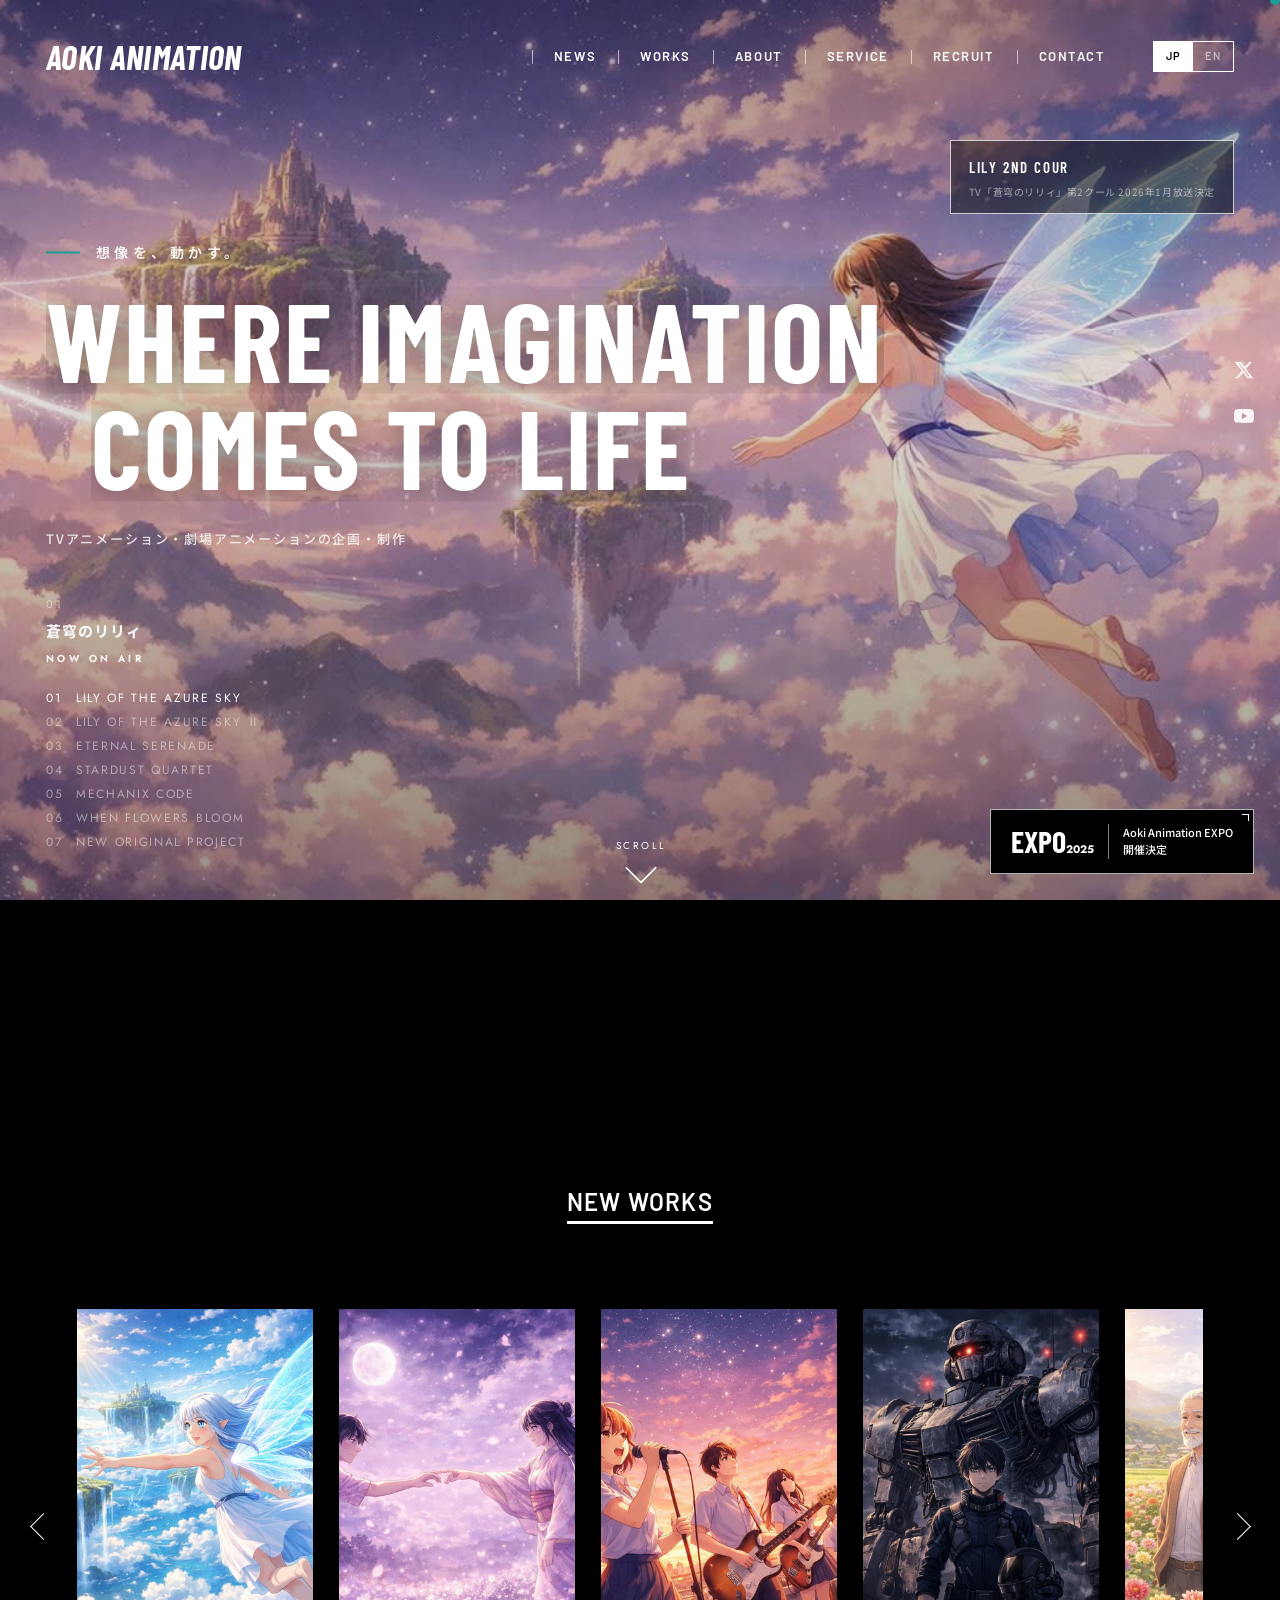
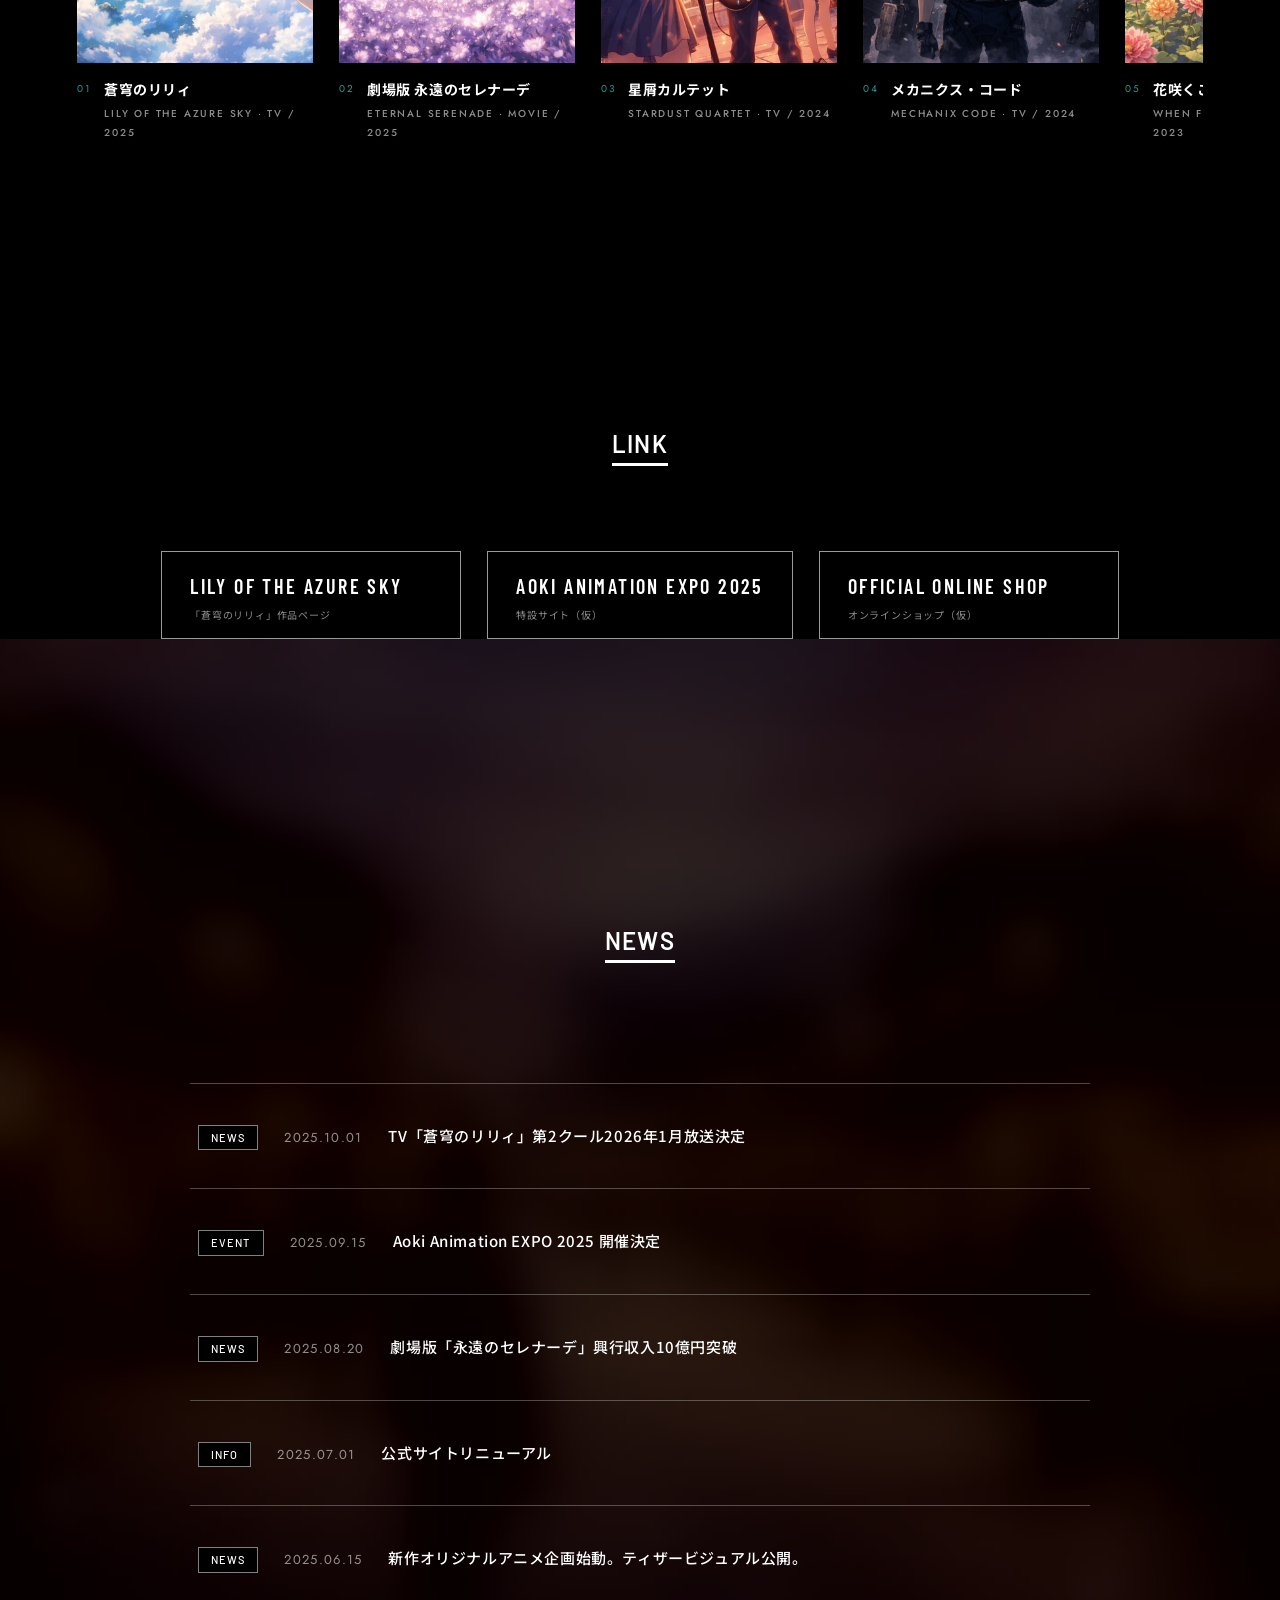
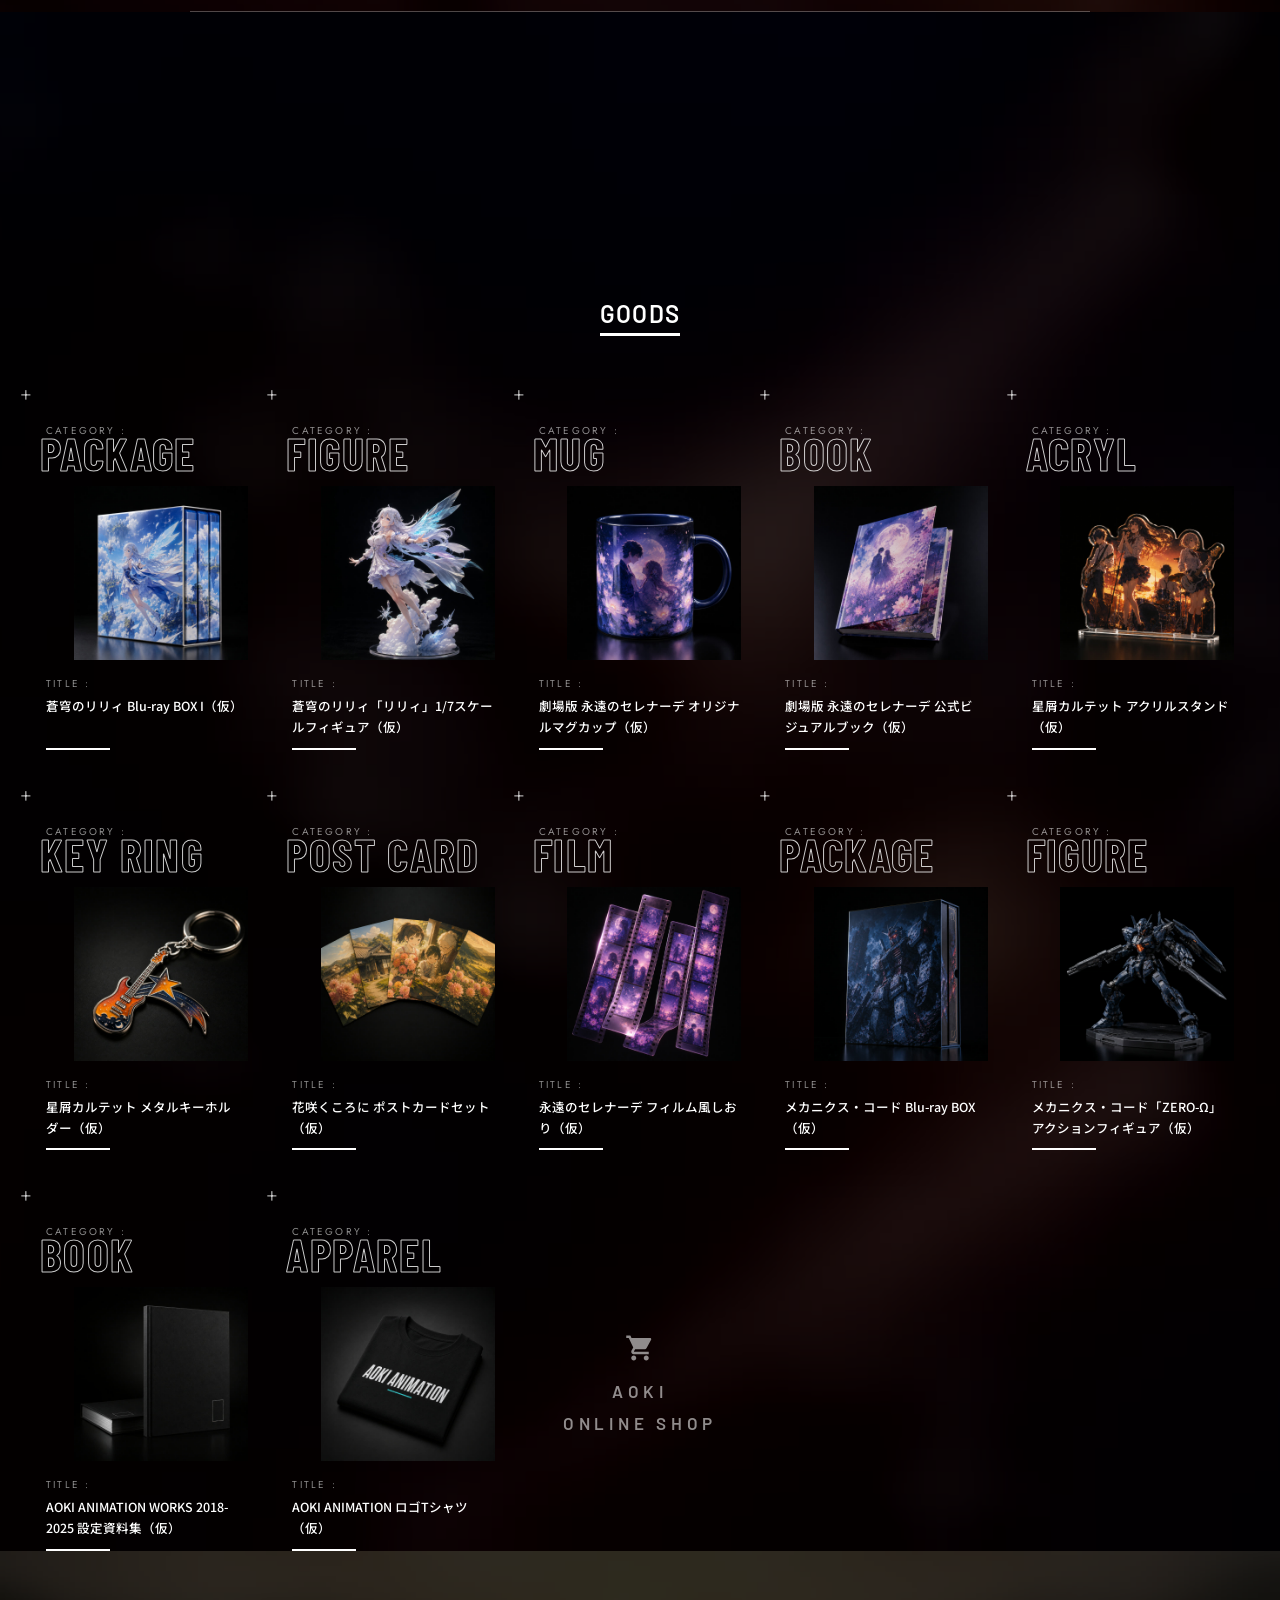
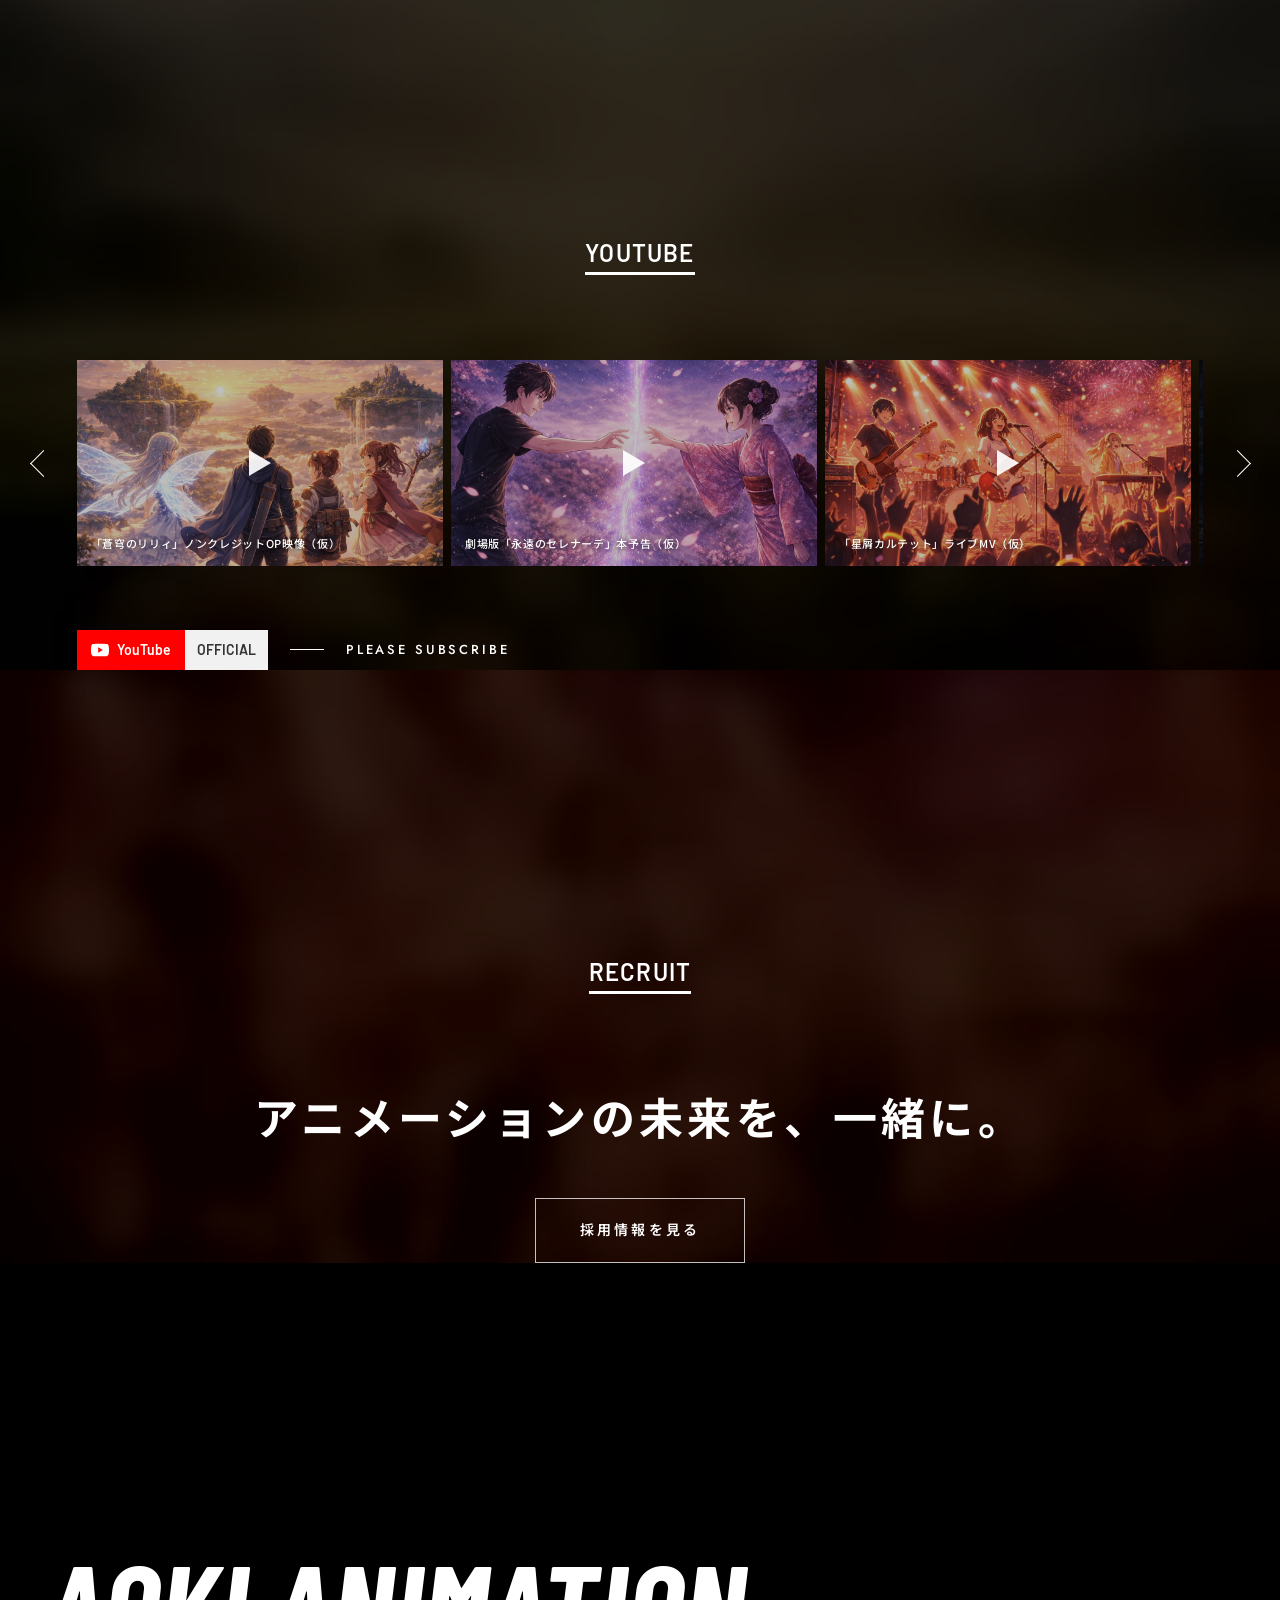
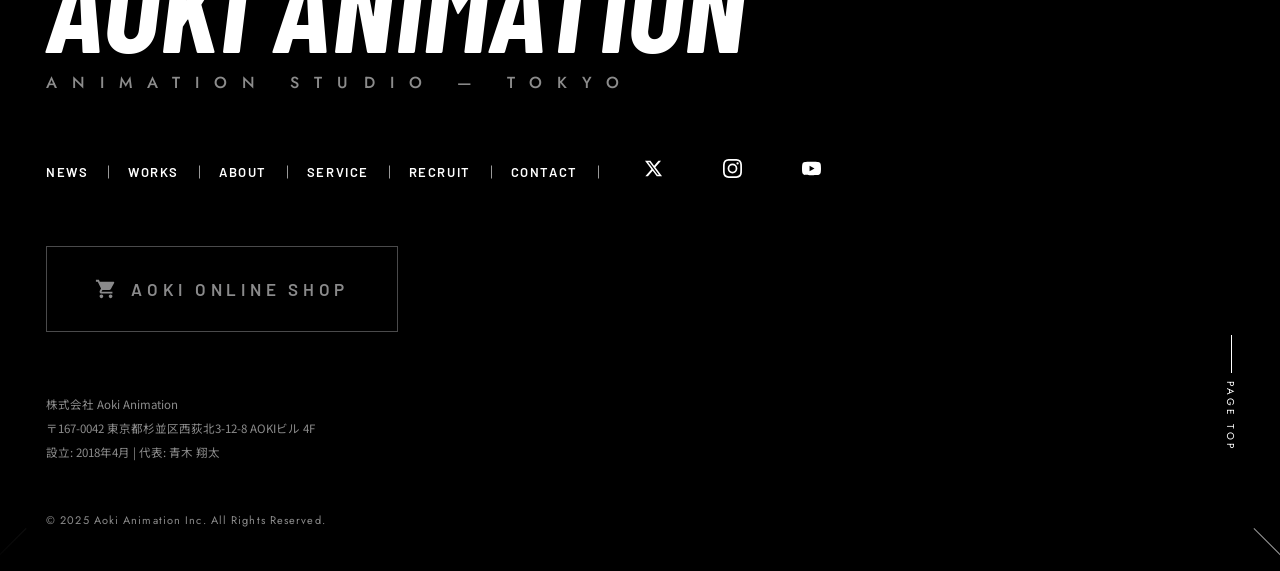
==== commit 225377d2: "Hallmark検証の反映＋プラスアルファ3セクション - 憲法内版を採用: audit A群12件(コントラスト/フォーカスリング/空リンク/OGP/アコーディオンgrid化等)を全12ページへ展開" ====
--- a/index.html
+++ b/index.html
@@ -9,12 +9,15 @@
   <meta property="og:title" content="Aoki Animation — 想像を、動かす。">
   <meta property="og:description" content="TVアニメーション・劇場アニメーションの企画・制作を手がけるアニメーション制作スタジオ">
   <meta property="og:type" content="website">
+  <meta property="og:url" content="https://sumiyakaa.github.io/Aoki-Animation/">
+  <meta property="og:image" content="https://sumiyakaa.github.io/Aoki-Animation/assets/img/og.jpg">
+  <link rel="canonical" href="https://sumiyakaa.github.io/Aoki-Animation/">
   <link rel="icon" href="assets/img/favicon.svg" type="image/svg+xml">
   <link rel="apple-touch-icon" href="assets/img/apple-touch-icon.png">
   <link rel="preconnect" href="https://fonts.googleapis.com">
   <link rel="preconnect" href="https://fonts.gstatic.com" crossorigin>
   <link href="https://fonts.googleapis.com/css2?family=Barlow:wght@500;600;700&family=Barlow+Condensed:ital,wght@0,600;0,700;1,700&family=Jost:wght@300;400;500;600&family=Noto+Sans+JP:wght@400;500;700&display=swap" rel="stylesheet">
-  <link rel="stylesheet" href="assets/css/style.css?v=20260730a">
+  <link rel="stylesheet" href="assets/css/style.css?v=hm-const1">
   <script>document.documentElement.classList.add('js');</script>
   <script type="application/ld+json">
   {
@@ -67,8 +70,8 @@
 
   <!-- Fixed UI -->
   <div class="side-sns pc-only" aria-label="公式SNS">
-    <a href="#" aria-label="X (Twitter)"><svg viewBox="0 0 24 24" aria-hidden="true"><path d="M18.244 2.25h3.308l-7.227 8.26 8.502 11.24H16.17l-5.214-6.817L4.99 21.75H1.68l7.73-8.835L1.254 2.25H8.08l4.713 6.231zm-1.161 17.52h1.833L7.084 4.126H5.117z"/></svg></a>
-    <a href="#" aria-label="YouTube"><svg viewBox="0 0 24 24" aria-hidden="true"><path d="M23.498 6.186a3.016 3.016 0 0 0-2.122-2.136C19.505 3.545 12 3.545 12 3.545s-7.505 0-9.377.505A3.017 3.017 0 0 0 .502 6.186C0 8.07 0 12 0 12s0 3.93.502 5.814a3.016 3.016 0 0 0 2.122 2.136c1.871.505 9.376.505 9.376.505s7.505 0 9.377-.505a3.015 3.015 0 0 0 2.122-2.136C24 15.93 24 12 24 12s0-3.93-.502-5.814zM9.545 15.568V8.432L15.818 12l-6.273 3.568z"/></svg></a>
+    <a href="#" aria-disabled="true" aria-label="X (Twitter)"><svg viewBox="0 0 24 24" aria-hidden="true"><path d="M18.244 2.25h3.308l-7.227 8.26 8.502 11.24H16.17l-5.214-6.817L4.99 21.75H1.68l7.73-8.835L1.254 2.25H8.08l4.713 6.231zm-1.161 17.52h1.833L7.084 4.126H5.117z"/></svg></a>
+    <a href="#" aria-disabled="true" aria-label="YouTube"><svg viewBox="0 0 24 24" aria-hidden="true"><path d="M23.498 6.186a3.016 3.016 0 0 0-2.122-2.136C19.505 3.545 12 3.545 12 3.545s-7.505 0-9.377.505A3.017 3.017 0 0 0 .502 6.186C0 8.07 0 12 0 12s0 3.93.502 5.814a3.016 3.016 0 0 0 2.122 2.136c1.871.505 9.376.505 9.376.505s7.505 0 9.377-.505a3.015 3.015 0 0 0 2.122-2.136C24 15.93 24 12 24 12s0-3.93-.502-5.814zM9.545 15.568V8.432L15.818 12l-6.273 3.568z"/></svg></a>
   </div>
   <div class="seekbar" aria-hidden="true"><i></i></div>
   <a href="news.html" class="fix-bnr" aria-label="Aoki Animation EXPO 2025 開催決定">
@@ -177,7 +180,7 @@
         <div class="linksec__row inner-1100 rv">
           <a href="works/lily.html" class="link-bnr">LILY OF THE AZURE SKY<small>「蒼穹のリリィ」作品ページ</small></a>
           <a href="news.html" class="link-bnr">AOKI ANIMATION EXPO 2025<small>特設サイト（仮）</small></a>
-          <a href="#" class="link-bnr">OFFICIAL ONLINE SHOP<small>オンラインショップ（仮）</small></a>
+          <a href="#" aria-disabled="true" class="link-bnr">OFFICIAL ONLINE SHOP<small>オンラインショップ（仮）</small></a>
         </div>
       </div>
     </section>
@@ -356,7 +359,7 @@
             <p class="goods-item__title">AOKI ANIMATION ロゴTシャツ（仮）</p>
             <span class="goods-item__bar" aria-hidden="true"></span>
           </div>
-          <a href="#" class="goods-shop">
+          <a href="#" aria-disabled="true" class="goods-shop">
             <svg viewBox="0 0 24 24" aria-hidden="true"><path d="M7 18c-1.1 0-1.99.9-1.99 2S5.9 22 7 22s2-.9 2-2-.9-2-2-2zM1 2v2h2l3.6 7.59-1.35 2.45c-.16.28-.25.61-.25.96 0 1.1.9 2 2 2h12v-2H7.42c-.14 0-.25-.11-.25-.25l.03-.12.9-1.63h7.45c.75 0 1.41-.41 1.75-1.03l3.58-6.49c.08-.14.12-.31.12-.48 0-.55-.45-1-1-1H5.21l-.94-2H1zm16 16c-1.1 0-1.99.9-1.99 2s.89 2 1.99 2 2-.9 2-2-.9-2-2-2z"/></svg>
             AOKI<br>ONLINE SHOP
           </a>
@@ -408,7 +411,7 @@
         <div class="yt-sub rv">
           <span class="yt-sub__badge" aria-hidden="true">
             <b><svg viewBox="0 0 24 24"><path d="M23.498 6.186a3.016 3.016 0 0 0-2.122-2.136C19.505 3.545 12 3.545 12 3.545s-7.505 0-9.377.505A3.017 3.017 0 0 0 .502 6.186C0 8.07 0 12 0 12s0 3.93.502 5.814a3.016 3.016 0 0 0 2.122 2.136c1.871.505 9.376.505 9.376.505s7.505 0 9.377-.505a3.015 3.015 0 0 0 2.122-2.136C24 15.93 24 12 24 12s0-3.93-.502-5.814z" fill="#fff"/><path d="M9.545 15.568V8.432L15.818 12l-6.273 3.568z" fill="#f00"/></svg>YouTube</b>
-            <span>128K</span>
+            <span>OFFICIAL</span>
           </span>
           <span class="yt-sub__line" aria-hidden="true"></span>
           <p class="yt-sub__txt">PLEASE SUBSCRIBE</p>
@@ -416,11 +419,21 @@
       </div>
     </section>
 
+    <!-- RECRUIT -->
+    <section class="sec" id="recruit">
+      <div class="sec__bg"><img src="assets/img/bg-recruit.jpg" alt="" loading="lazy" decoding="async"></div>
+      <div class="inner" style="text-align:center;">
+        <h2 class="sec-title"><span class="ani"><span>RECRUIT</span></span></h2>
+        <p class="rec-band__catch rv">アニメーションの未来を、一緒に。</p>
+        <p class="rv d1" style="margin-top:44px;"><a href="recruit.html" class="btn-ghost">採用情報を見る</a></p>
+      </div>
+    </section>
+
   </main>
 
   <!-- Footer -->
   <footer class="footer footer__corner" role="contentinfo">
-    <div class="footer__bg" aria-hidden="true"><video src="assets/video/footer.mp4?v=2" preload="auto" autoplay muted loop playsinline></video></div>
+    <div class="footer__bg" aria-hidden="true"><video src="assets/video/footer.mp4?v=2" preload="metadata" autoplay muted loop playsinline></video></div>
     <a href="index.html" class="footer__logo" aria-label="Aoki Animation トップページ">
       <span class="logo-type">AOKI ANIMATION<small>ANIMATION STUDIO — TOKYO</small></span>
     </a>
@@ -434,14 +447,14 @@
         <li><a href="contact.html">CONTACT</a></li>
         <li>
           <div class="footer__sns">
-            <a href="#" aria-label="X (Twitter)"><svg viewBox="0 0 24 24" aria-hidden="true"><path d="M18.244 2.25h3.308l-7.227 8.26 8.502 11.24H16.17l-5.214-6.817L4.99 21.75H1.68l7.73-8.835L1.254 2.25H8.08l4.713 6.231zm-1.161 17.52h1.833L7.084 4.126H5.117z"/></svg></a>
-            <a href="#" aria-label="Instagram"><svg viewBox="0 0 24 24" aria-hidden="true"><path d="M12 2.163c3.204 0 3.584.012 4.85.07 3.252.148 4.771 1.691 4.919 4.919.058 1.265.069 1.645.069 4.849 0 3.205-.012 3.584-.069 4.849-.149 3.225-1.664 4.771-4.919 4.919-1.266.058-1.644.07-4.85.07-3.204 0-3.584-.012-4.849-.07-3.26-.149-4.771-1.699-4.919-4.92-.058-1.265-.07-1.644-.07-4.849 0-3.204.013-3.583.07-4.849.149-3.227 1.664-4.771 4.919-4.919 1.266-.057 1.645-.069 4.849-.069zm0-2.163c-3.259 0-3.667.014-4.947.072-4.358.2-6.78 2.618-6.98 6.98-.059 1.281-.073 1.689-.073 4.948 0 3.259.014 3.668.072 4.948.2 4.358 2.618 6.78 6.98 6.98 1.281.058 1.689.072 4.948.072 3.259 0 3.668-.014 4.948-.072 4.354-.2 6.782-2.618 6.979-6.98.059-1.28.073-1.689.073-4.948 0-3.259-.014-3.667-.072-4.947-.196-4.354-2.617-6.78-6.979-6.98-1.281-.059-1.69-.073-4.949-.073zm0 5.838a6.162 6.162 0 1 0 0 12.324 6.162 6.162 0 0 0 0-12.324zm0 10.162a4 4 0 1 1 0-8 4 4 0 0 1 0 8zm6.406-11.845a1.44 1.44 0 1 0 0 2.881 1.44 1.44 0 0 0 0-2.881z"/></svg></a>
-            <a href="#" aria-label="YouTube"><svg viewBox="0 0 24 24" aria-hidden="true"><path d="M23.498 6.186a3.016 3.016 0 0 0-2.122-2.136C19.505 3.545 12 3.545 12 3.545s-7.505 0-9.377.505A3.017 3.017 0 0 0 .502 6.186C0 8.07 0 12 0 12s0 3.93.502 5.814a3.016 3.016 0 0 0 2.122 2.136c1.871.505 9.376.505 9.376.505s7.505 0 9.377-.505a3.015 3.015 0 0 0 2.122-2.136C24 15.93 24 12 24 12s0-3.93-.502-5.814zM9.545 15.568V8.432L15.818 12l-6.273 3.568z"/></svg></a>
+            <a href="#" aria-disabled="true" aria-label="X (Twitter)"><svg viewBox="0 0 24 24" aria-hidden="true"><path d="M18.244 2.25h3.308l-7.227 8.26 8.502 11.24H16.17l-5.214-6.817L4.99 21.75H1.68l7.73-8.835L1.254 2.25H8.08l4.713 6.231zm-1.161 17.52h1.833L7.084 4.126H5.117z"/></svg></a>
+            <a href="#" aria-disabled="true" aria-label="Instagram"><svg viewBox="0 0 24 24" aria-hidden="true"><path d="M12 2.163c3.204 0 3.584.012 4.85.07 3.252.148 4.771 1.691 4.919 4.919.058 1.265.069 1.645.069 4.849 0 3.205-.012 3.584-.069 4.849-.149 3.225-1.664 4.771-4.919 4.919-1.266.058-1.644.07-4.85.07-3.204 0-3.584-.012-4.849-.07-3.26-.149-4.771-1.699-4.919-4.92-.058-1.265-.07-1.644-.07-4.849 0-3.204.013-3.583.07-4.849.149-3.227 1.664-4.771 4.919-4.919 1.266-.057 1.645-.069 4.849-.069zm0-2.163c-3.259 0-3.667.014-4.947.072-4.358.2-6.78 2.618-6.98 6.98-.059 1.281-.073 1.689-.073 4.948 0 3.259.014 3.668.072 4.948.2 4.358 2.618 6.78 6.98 6.98 1.281.058 1.689.072 4.948.072 3.259 0 3.668-.014 4.948-.072 4.354-.2 6.782-2.618 6.979-6.98.059-1.28.073-1.689.073-4.948 0-3.259-.014-3.667-.072-4.947-.196-4.354-2.617-6.78-6.979-6.98-1.281-.059-1.69-.073-4.949-.073zm0 5.838a6.162 6.162 0 1 0 0 12.324 6.162 6.162 0 0 0 0-12.324zm0 10.162a4 4 0 1 1 0-8 4 4 0 0 1 0 8zm6.406-11.845a1.44 1.44 0 1 0 0 2.881 1.44 1.44 0 0 0 0-2.881z"/></svg></a>
+            <a href="#" aria-disabled="true" aria-label="YouTube"><svg viewBox="0 0 24 24" aria-hidden="true"><path d="M23.498 6.186a3.016 3.016 0 0 0-2.122-2.136C19.505 3.545 12 3.545 12 3.545s-7.505 0-9.377.505A3.017 3.017 0 0 0 .502 6.186C0 8.07 0 12 0 12s0 3.93.502 5.814a3.016 3.016 0 0 0 2.122 2.136c1.871.505 9.376.505 9.376.505s7.505 0 9.377-.505a3.015 3.015 0 0 0 2.122-2.136C24 15.93 24 12 24 12s0-3.93-.502-5.814zM9.545 15.568V8.432L15.818 12l-6.273 3.568z"/></svg></a>
           </div>
         </li>
       </ul>
     </nav>
-    <a href="#" class="footer__shop">
+    <a href="#" aria-disabled="true" class="footer__shop">
       <svg viewBox="0 0 24 24" aria-hidden="true"><path d="M7 18c-1.1 0-1.99.9-1.99 2S5.9 22 7 22s2-.9 2-2-.9-2-2-2zM1 2v2h2l3.6 7.59-1.35 2.45c-.16.28-.25.61-.25.96 0 1.1.9 2 2 2h12v-2H7.42c-.14 0-.25-.11-.25-.25l.03-.12.9-1.63h7.45c.75 0 1.41-.41 1.75-1.03l3.58-6.49c.08-.14.12-.31.12-.48 0-.55-.45-1-1-1H5.21l-.94-2H1zm16 16c-1.1 0-1.99.9-1.99 2s.89 2 1.99 2 2-.9 2-2-.9-2-2-2z"/></svg>
       AOKI ONLINE SHOP
     </a>
@@ -463,6 +476,6 @@
     </div>
   </div>
 
-  <script src="assets/js/main.js?v=20260730a" defer></script>
+  <script src="assets/js/main.js?v=hm-const1" defer></script>
 </body>
 </html>
--- a/assets/css/style.css
+++ b/assets/css/style.css
@@ -8,7 +8,7 @@
   --bg: #000000;
   --ink: #ffffff;
   --mut: rgba(255, 255, 255, 0.55);
-  --mut2: rgba(255, 255, 255, 0.35);
+  --mut2: rgba(255, 255, 255, 0.48);
   --line: rgba(255, 255, 255, 0.28);
   --line2: rgba(255, 255, 255, 0.6);
   --teal: #1aa095;
@@ -17,6 +17,7 @@
   --fe: "Jost", "Noto Sans JP", sans-serif;
   --fj: "Noto Sans JP", "Hiragino Kaku Gothic ProN", "Yu Gothic", sans-serif;
   --sec-pad: 280px;
+  --sec-pad-s: 120px;
   --ease: cubic-bezier(0.23, 1, 0.32, 1);
   --ease2: cubic-bezier(0.25, 1, 0.5, 1);
 }
@@ -67,6 +68,7 @@
 
 /* ---------- section shell ---------- */
 .sec { position: relative; padding-top: var(--sec-pad); }
+.sec--tight { padding-top: var(--sec-pad-s); }
 .sec__bg { position: absolute; inset: 0; z-index: 0; pointer-events: none; overflow: hidden; }
 .sec__bg img { width: 100%; height: 100%; object-fit: cover; }
 .sec__bg::after { content: ""; position: absolute; inset: 0; background: rgba(0, 0, 0, 0.74); }
@@ -136,6 +138,8 @@
 .lang { display: flex; margin-left: 26px; border: 1px solid #fff; font-family: var(--fd); font-size: 11px; font-weight: 600; letter-spacing: 0.08em; }
 .lang span { display: block; padding: 4px 12px; }
 .lang span.is-on { background: #fff; color: #000; }
+/* non-active side is display-only (not a control) */
+.lang span:not(.is-on) { cursor: default; opacity: 0.55; }
 
 /* hamburger (SP) */
 .hamburger { display: none; position: relative; z-index: 120; width: 46px; height: 46px; }
@@ -282,9 +286,9 @@
 .lineup__link::after { top: -101%; left: 0; width: 1px; height: 100%; transition: top 0.5s var(--ease2); }
 .lineup__link:hover::after, .lineup__link:focus-visible::after { top: 0; }
 .lineup__imgwrap::before { bottom: 0; left: -101%; width: 100%; height: 1px; transition: left 0.5s var(--ease2); }
-.lineup__link:hover .lineup__imgwrap::before { left: 0; }
+.lineup__link:hover .lineup__imgwrap::before, .lineup__link:focus-visible .lineup__imgwrap::before { left: 0; }
 .lineup__imgwrap::after { bottom: -101%; right: 0; width: 1px; height: 100%; transition: bottom 0.5s var(--ease2); }
-.lineup__link:hover .lineup__imgwrap::after { bottom: 0; }
+.lineup__link:hover .lineup__imgwrap::after, .lineup__link:focus-visible .lineup__imgwrap::after { bottom: 0; }
 .lineup__cap { display: flex; gap: 12px; margin-top: 16px; align-items: flex-start; }
 .lineup__cap .num { font-family: var(--fe); font-size: 10px; letter-spacing: 0.22em; color: var(--teal); line-height: 2; flex: 0 0 auto; }
 .lineup__cap .jp { display: block; font-size: 14px; font-weight: 700; letter-spacing: 0.04em; line-height: 1.5; }
@@ -342,7 +346,7 @@
 .news-tabs { display: flex; gap: 14px; justify-content: center; margin-bottom: 64px; flex-wrap: wrap; }
 .news-tabs button {
   font-family: var(--fj); font-size: 13px; letter-spacing: 0.1em; padding: 6px 20px;
-  border: 1px solid var(--line2); color: var(--mut); transition: all 0.3s ease;
+  border: 1px solid var(--line2); color: var(--mut); transition: background 0.3s ease, color 0.3s ease, border-color 0.3s ease;
 }
 .news-tabs button.is-on, .news-tabs button:hover { background: #fff; color: #000; border-color: #fff; }
 
@@ -522,7 +526,7 @@
 .year-nav li { margin: 7px 0; }
 .year-nav a {
   display: inline-block; min-width: 30px; padding: 3px 4px; font-family: var(--fe);
-  font-size: 12px; letter-spacing: 0.06em; color: #6d6d6e; border: 1px solid transparent;
+  font-size: 12px; letter-spacing: 0.06em; color: #8a8a8b; border: 1px solid transparent;
   transition: color 0.3s ease, border-color 0.3s ease;
 }
 .year-nav li.is-on a, .year-nav a:hover { color: #fff; border-color: #fff; }
@@ -572,6 +576,8 @@
 .dept-tabs { display: flex; flex-wrap: wrap; gap: 8px 34px; margin-top: 34px; }
 .dept-tabs li { display: flex; align-items: center; gap: 10px; font-size: 14.5px; font-weight: 500; color: #7c7c7d; }
 .dept-tabs li.is-on { color: #fff; }
+/* non-active tabs are display-only (not controls) */
+.dept-tabs li:not(.is-on) { cursor: default; opacity: 0.6; }
 .dept-tabs svg { width: 26px; height: 26px; stroke: currentColor; fill: none; stroke-width: 1.4; }
 .dept { display: grid; grid-template-columns: 1fr 1fr; gap: 64px; align-items: start; margin-top: 64px; }
 .dept__jp { display: inline-block; font-size: 16px; font-weight: 700; letter-spacing: 0.14em; border: 1px solid #fff; padding: 4px 20px; margin-bottom: 26px; }
@@ -618,8 +624,9 @@
 .job__head[aria-expanded="true"] .job__toggle::after { transform: translate(-50%, -50%) rotate(90deg); }
 .job__title { font-size: 16.5px; font-weight: 700; letter-spacing: 0.06em; }
 .job__meta { font-size: 12px; color: var(--mut); letter-spacing: 0.04em; margin-top: 3px; }
-.job__body { max-height: 0; overflow: hidden; transition: max-height 0.6s var(--ease); }
-.job__body-in { padding: 4px 8px 34px 64px; }
+.job__body { display: grid; grid-template-rows: 0fr; overflow: hidden; transition: grid-template-rows 0.6s var(--ease); }
+.job__head[aria-expanded="true"] + .job__body { grid-template-rows: 1fr; }
+.job__body-in { padding: 4px 8px 34px 64px; min-height: 0; overflow: hidden; }
 .job__body p { font-size: 13.5px; margin-bottom: 1em; color: rgba(255, 255, 255, 0.85); }
 .benefit-list { display: grid; grid-template-columns: repeat(3, 1fr); gap: 1px; background: var(--line); border: 1px solid var(--line); }
 .benefit-list li { background: #000; padding: 30px 22px; font-size: 13.5px; font-weight: 500; letter-spacing: 0.06em; }
@@ -637,7 +644,7 @@
   font: inherit; font-size: 14px; padding: 13px 16px; border-radius: 0;
   transition: border-color 0.3s ease;
 }
-input:focus, textarea:focus { outline: none; border-color: #fff; }
+input:focus, textarea:focus { border-color: #fff; }
 .radio-row { display: flex; flex-wrap: wrap; gap: 10px 26px; }
 .radio-row label { display: flex; align-items: center; gap: 8px; font-size: 13.5px; cursor: pointer; }
 .radio-row input { accent-color: var(--teal); }
@@ -670,8 +677,8 @@
 .aside-block p { font-size: 13.5px; line-height: 2; }
 
 /* breadcrumb (kept for a11y/SEO, subdued) */
-.breadcrumb { display: flex; flex-wrap: wrap; gap: 8px; font-family: var(--fe); font-size: 10.5px; letter-spacing: 0.14em; color: #58585a; margin: 26px 0 0; }
-.breadcrumb a { color: #7c7c7d; }
+.breadcrumb { display: flex; flex-wrap: wrap; gap: 8px; font-family: var(--fe); font-size: 10.5px; letter-spacing: 0.14em; color: #8a8a8b; margin: 26px 0 0; }
+.breadcrumb a { color: #9a9a9b; }
 .breadcrumb a:hover { color: #fff; }
 
 /* ============================================================
@@ -750,3 +757,42 @@
   .wcat-group__works { grid-template-columns: repeat(2, 1fr); gap: 26px 16px; }
   .wd-nav { flex-wrap: wrap; gap: 14px; }
 }
+
+/* ============================================================
+   Reduced motion — stop all animation/transition, show reveals instantly
+   ============================================================ */
+/* Motion policy: reduced-motion is intentionally NOT gated.
+   Rationale: faithful anchor reproduction + avoiding "no animation" false-bug
+   reports from client machines with OS-level animation-off (flow rule §1-3).
+   Decision locked 2026-07-30. Do not re-add an RM guard here. */
+
+/* ---------- plus-alpha sections (Hallmark-guided additions) ---------- */
+/* recruit band (top page) */
+.rec-band__catch { font-size: clamp(26px, 3.6vw, 44px); font-weight: 700; letter-spacing: 0.1em; line-height: 1.7; }
+
+/* facts (about) */
+.facts { display: grid; grid-template-columns: repeat(4, 1fr); }
+.facts li { border-left: 1px solid var(--line); padding: 6px 30px 10px; }
+.facts li:first-child { border-left: 0; padding-left: 0; }
+.facts__num { display: block; font-family: var(--fc); font-weight: 700; font-size: clamp(46px, 5.8vw, 78px); line-height: 1; letter-spacing: 0.02em; }
+.facts__num small { font-size: 0.36em; font-weight: 600; margin-left: 6px; letter-spacing: 0.08em; }
+.facts__label { display: block; margin-top: 14px; font-size: 12px; color: var(--mut); letter-spacing: 0.12em; }
+
+/* voice (recruit) */
+.voice-grid { display: grid; grid-template-columns: 1fr 1fr; gap: 26px; }
+.voice { position: relative; border: 1px solid var(--line); padding: 46px 36px 36px; }
+.voice::before {
+  content: "\201C"; position: absolute; top: -10px; left: 20px;
+  font-family: var(--fc); font-weight: 700; font-size: 92px; line-height: 1;
+  color: transparent; -webkit-text-stroke: 1px rgba(255, 255, 255, 0.55);
+}
+.voice__text { font-size: 15px; font-weight: 500; line-height: 2.1; }
+.voice__meta { margin-top: 24px; font-family: var(--fe); font-size: 11px; letter-spacing: 0.2em; color: var(--mut); text-transform: uppercase; }
+.voice__meta b { color: var(--ink); font-family: var(--fj); font-weight: 700; font-size: 13.5px; letter-spacing: 0.08em; margin-right: 14px; }
+
+@media (max-width: 767px) {
+  .facts { grid-template-columns: 1fr 1fr; gap: 34px 0; }
+  .facts li:nth-child(odd) { border-left: 0; padding-left: 0; }
+  .facts li { padding-right: 12px; }
+  .voice-grid { grid-template-columns: 1fr; }
+}
